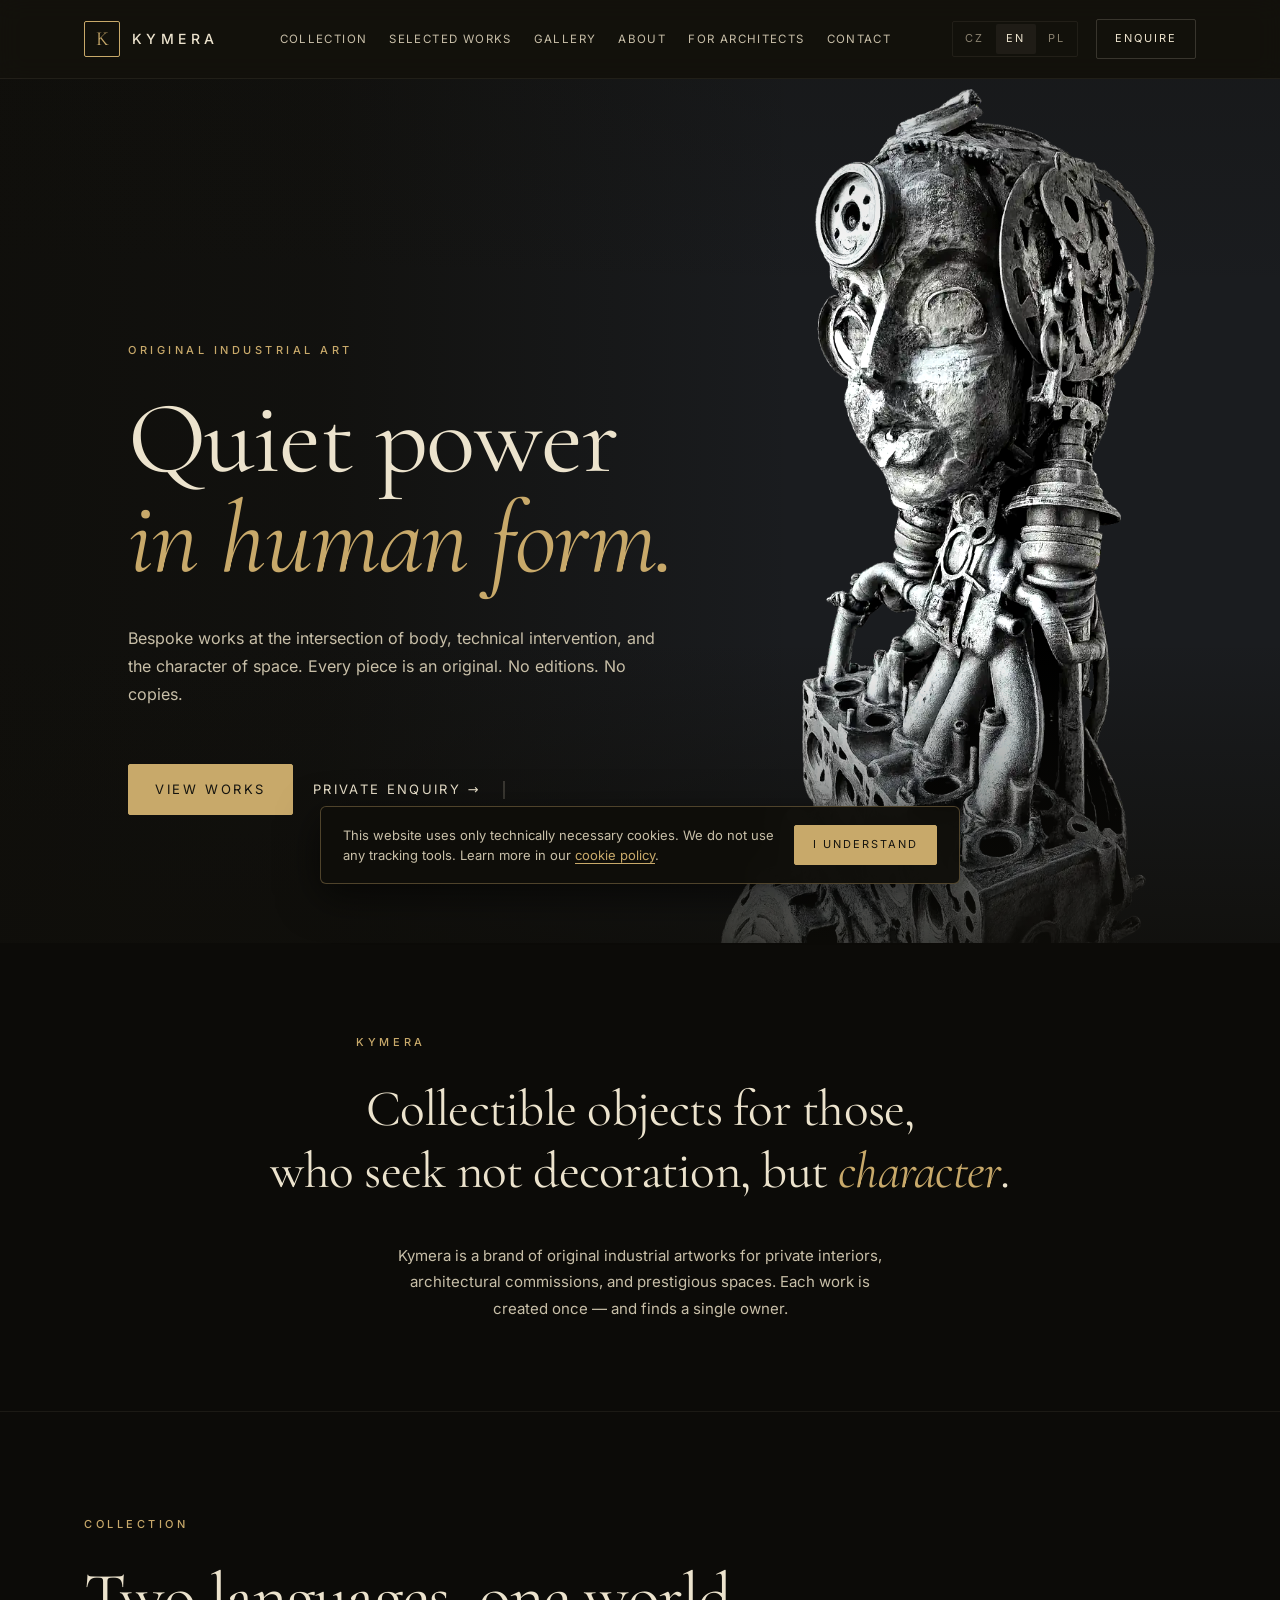
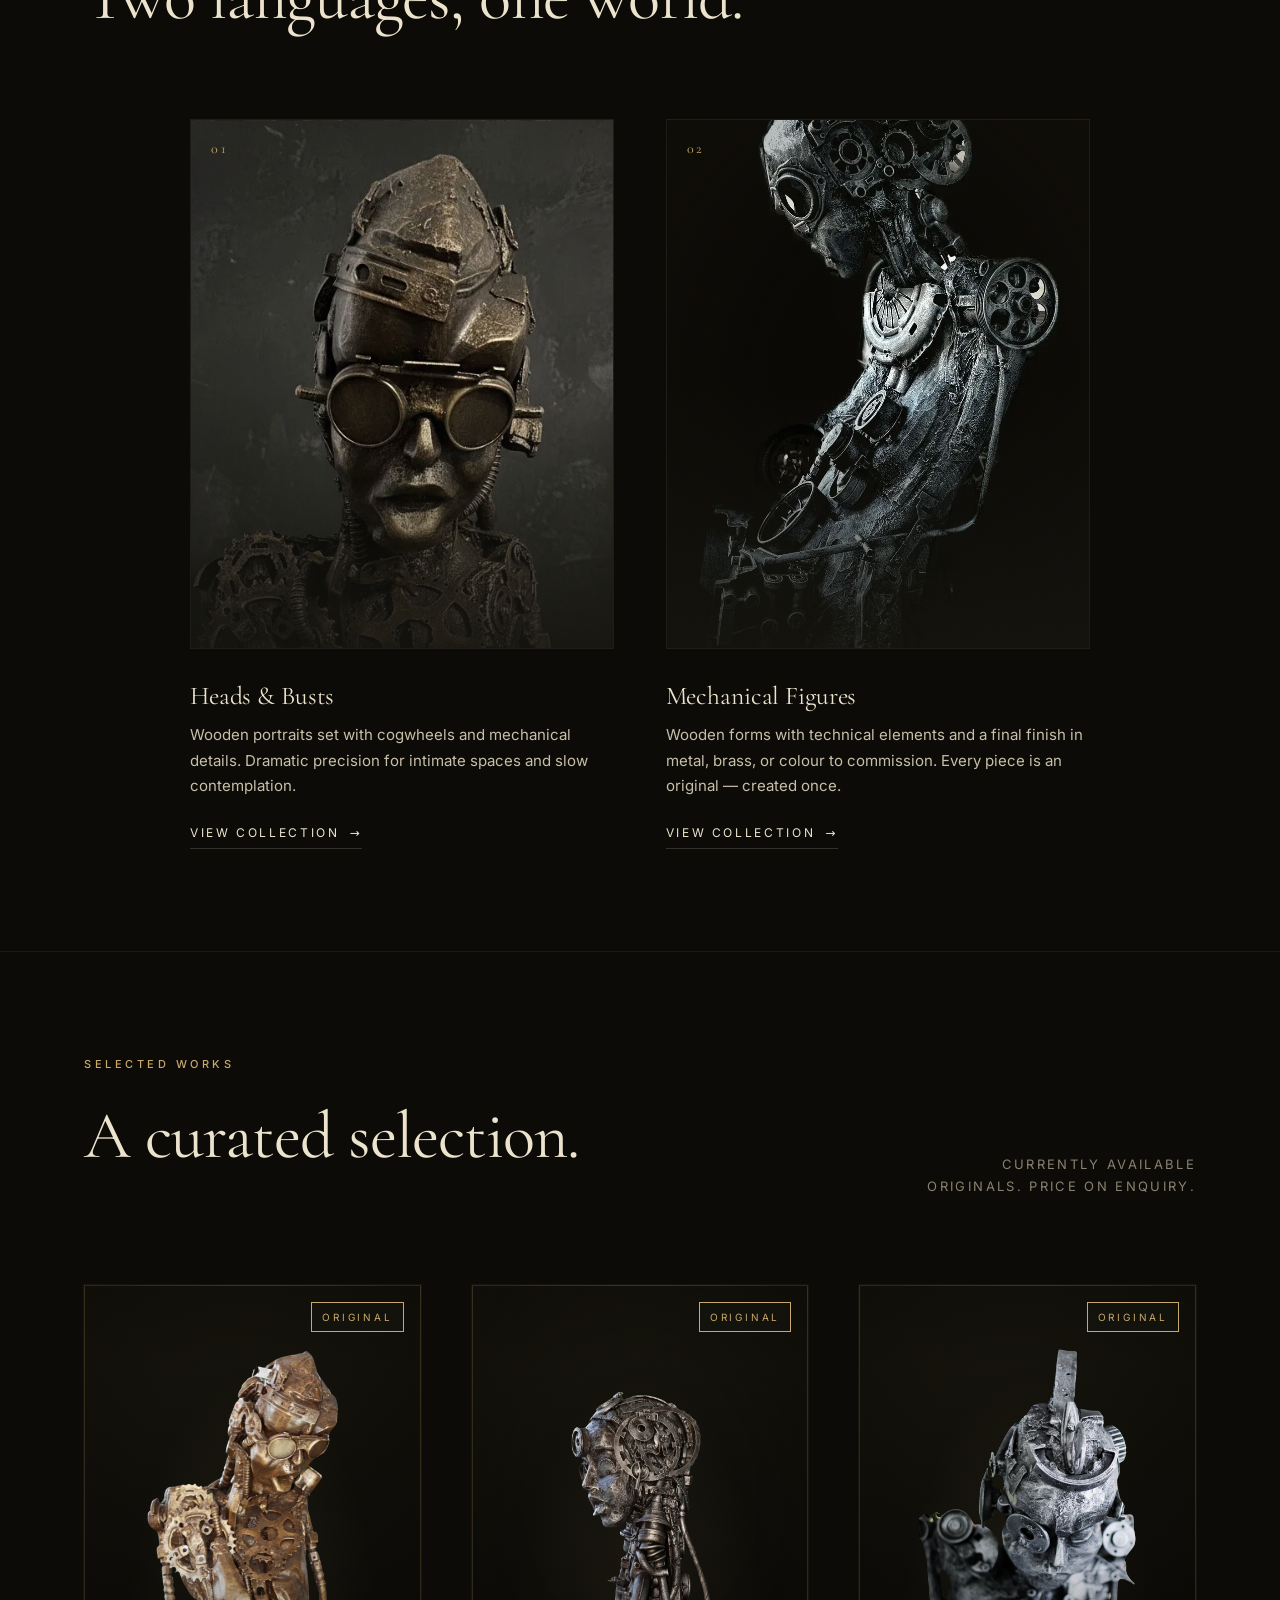
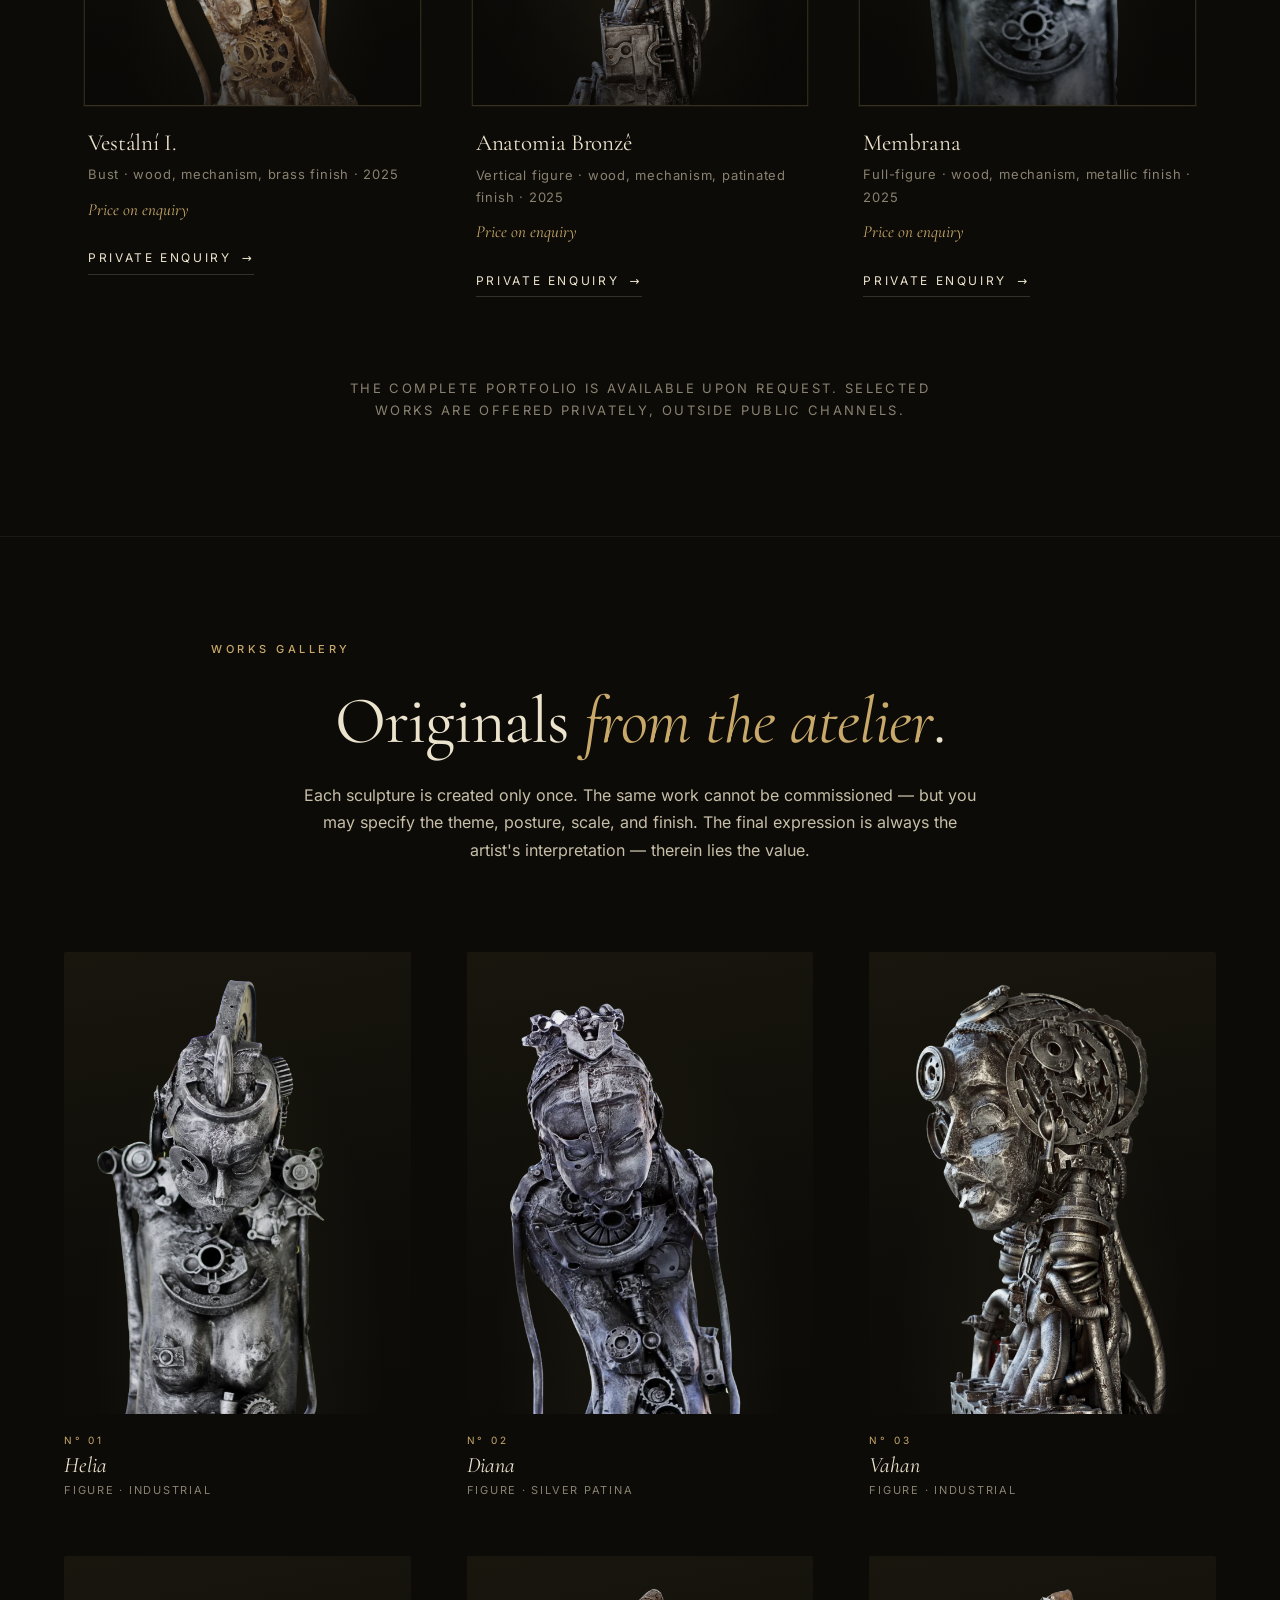
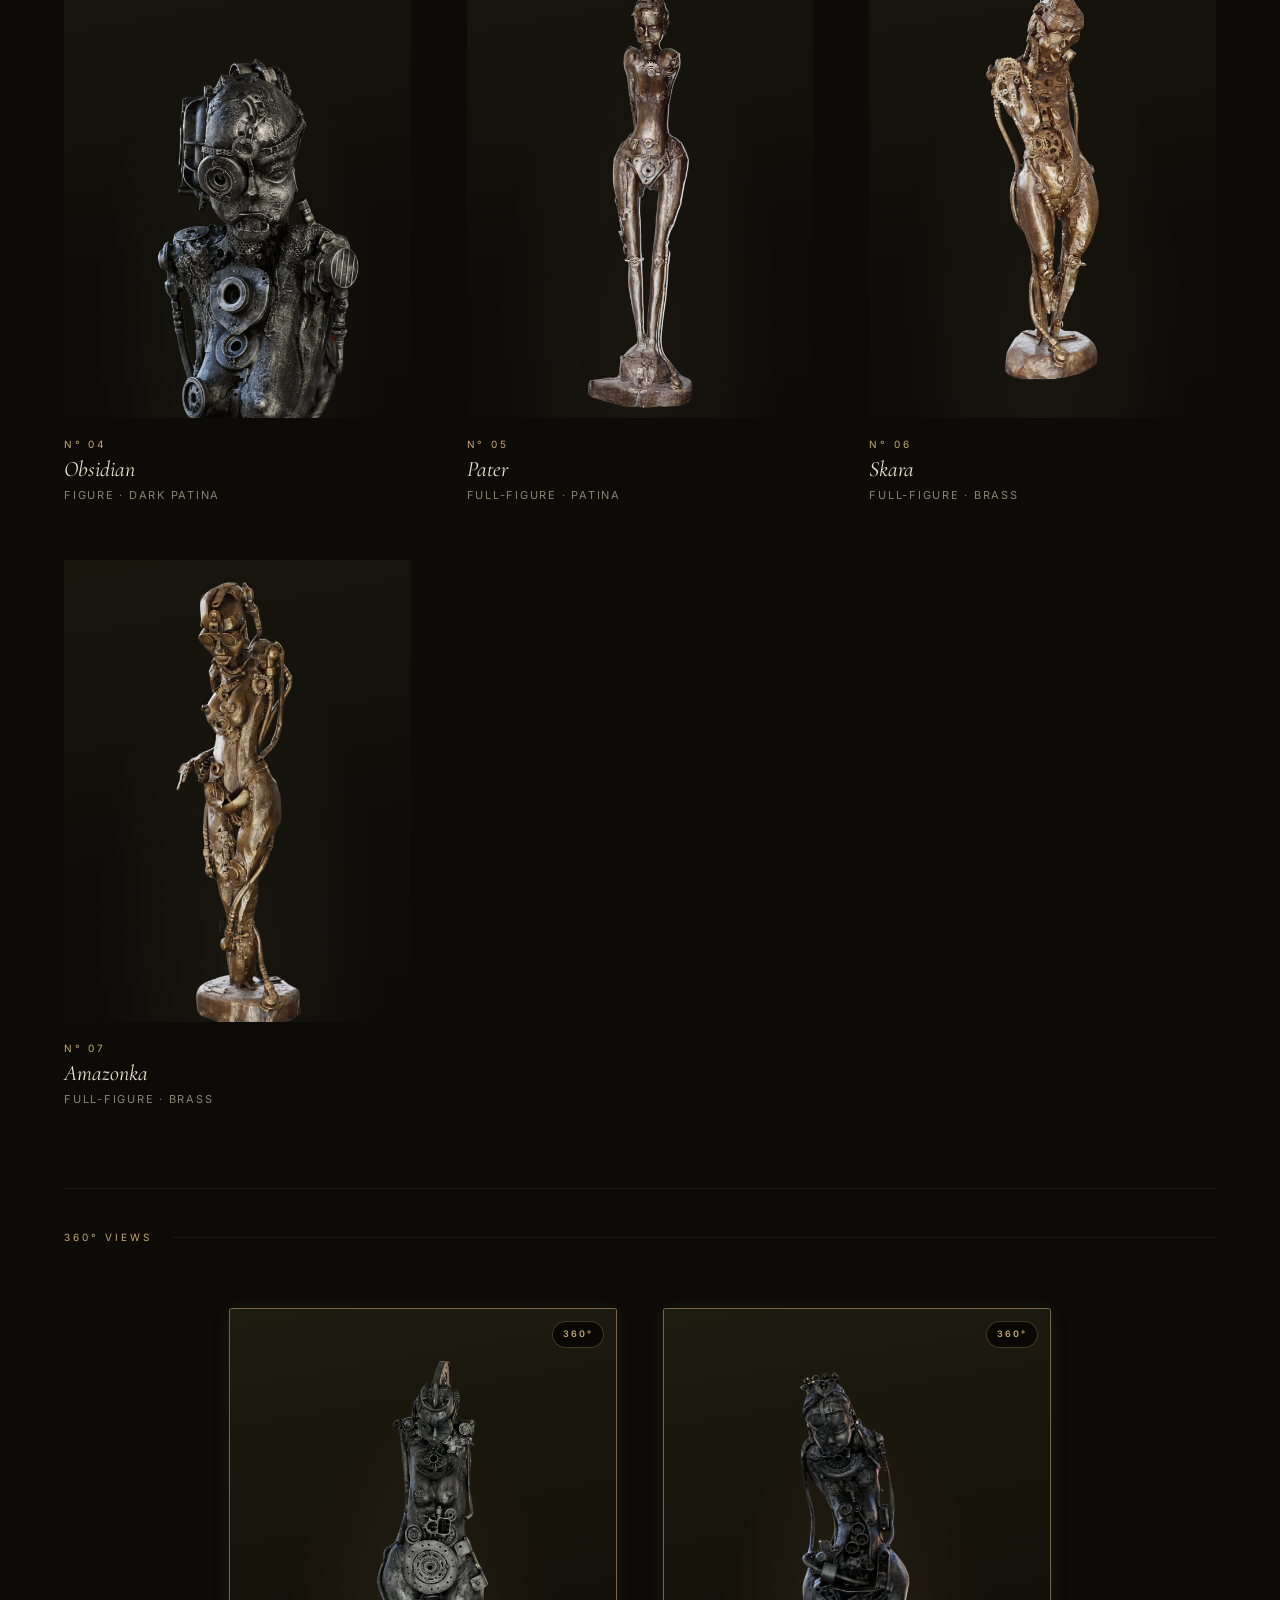
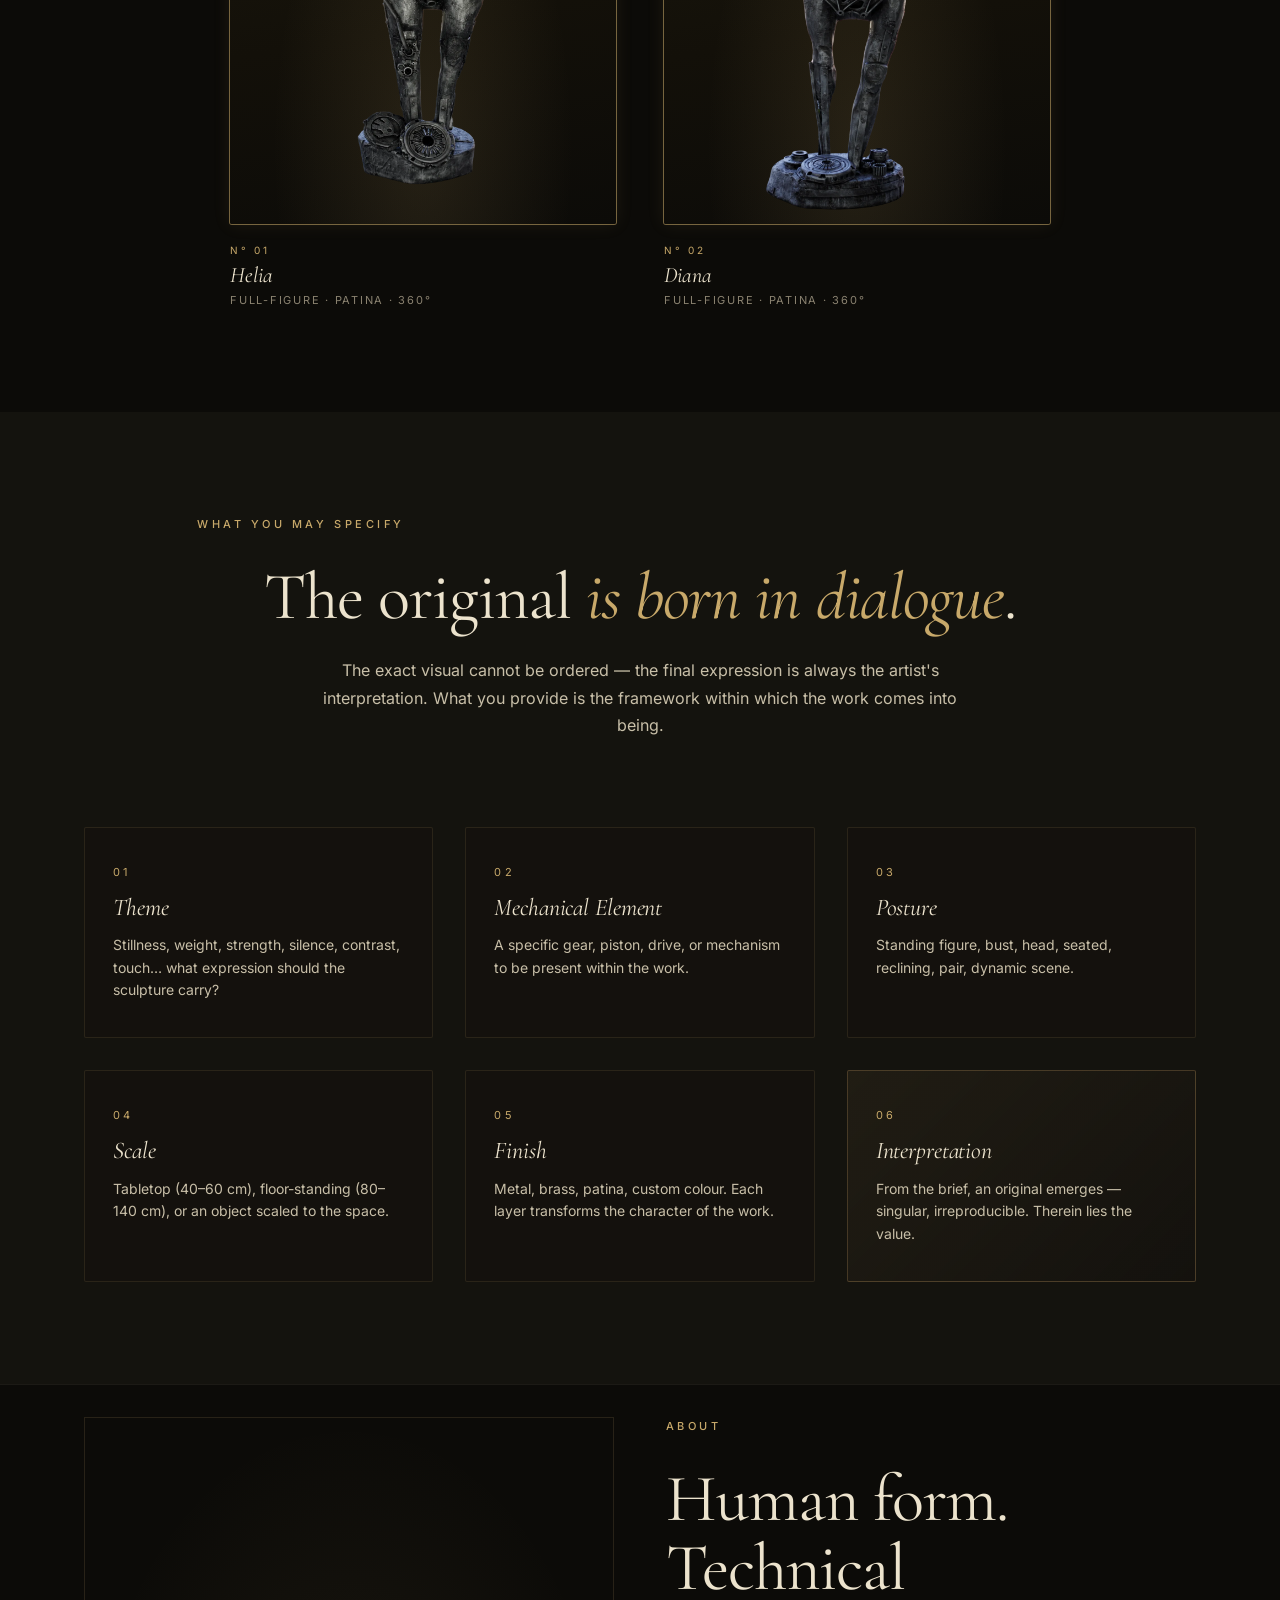
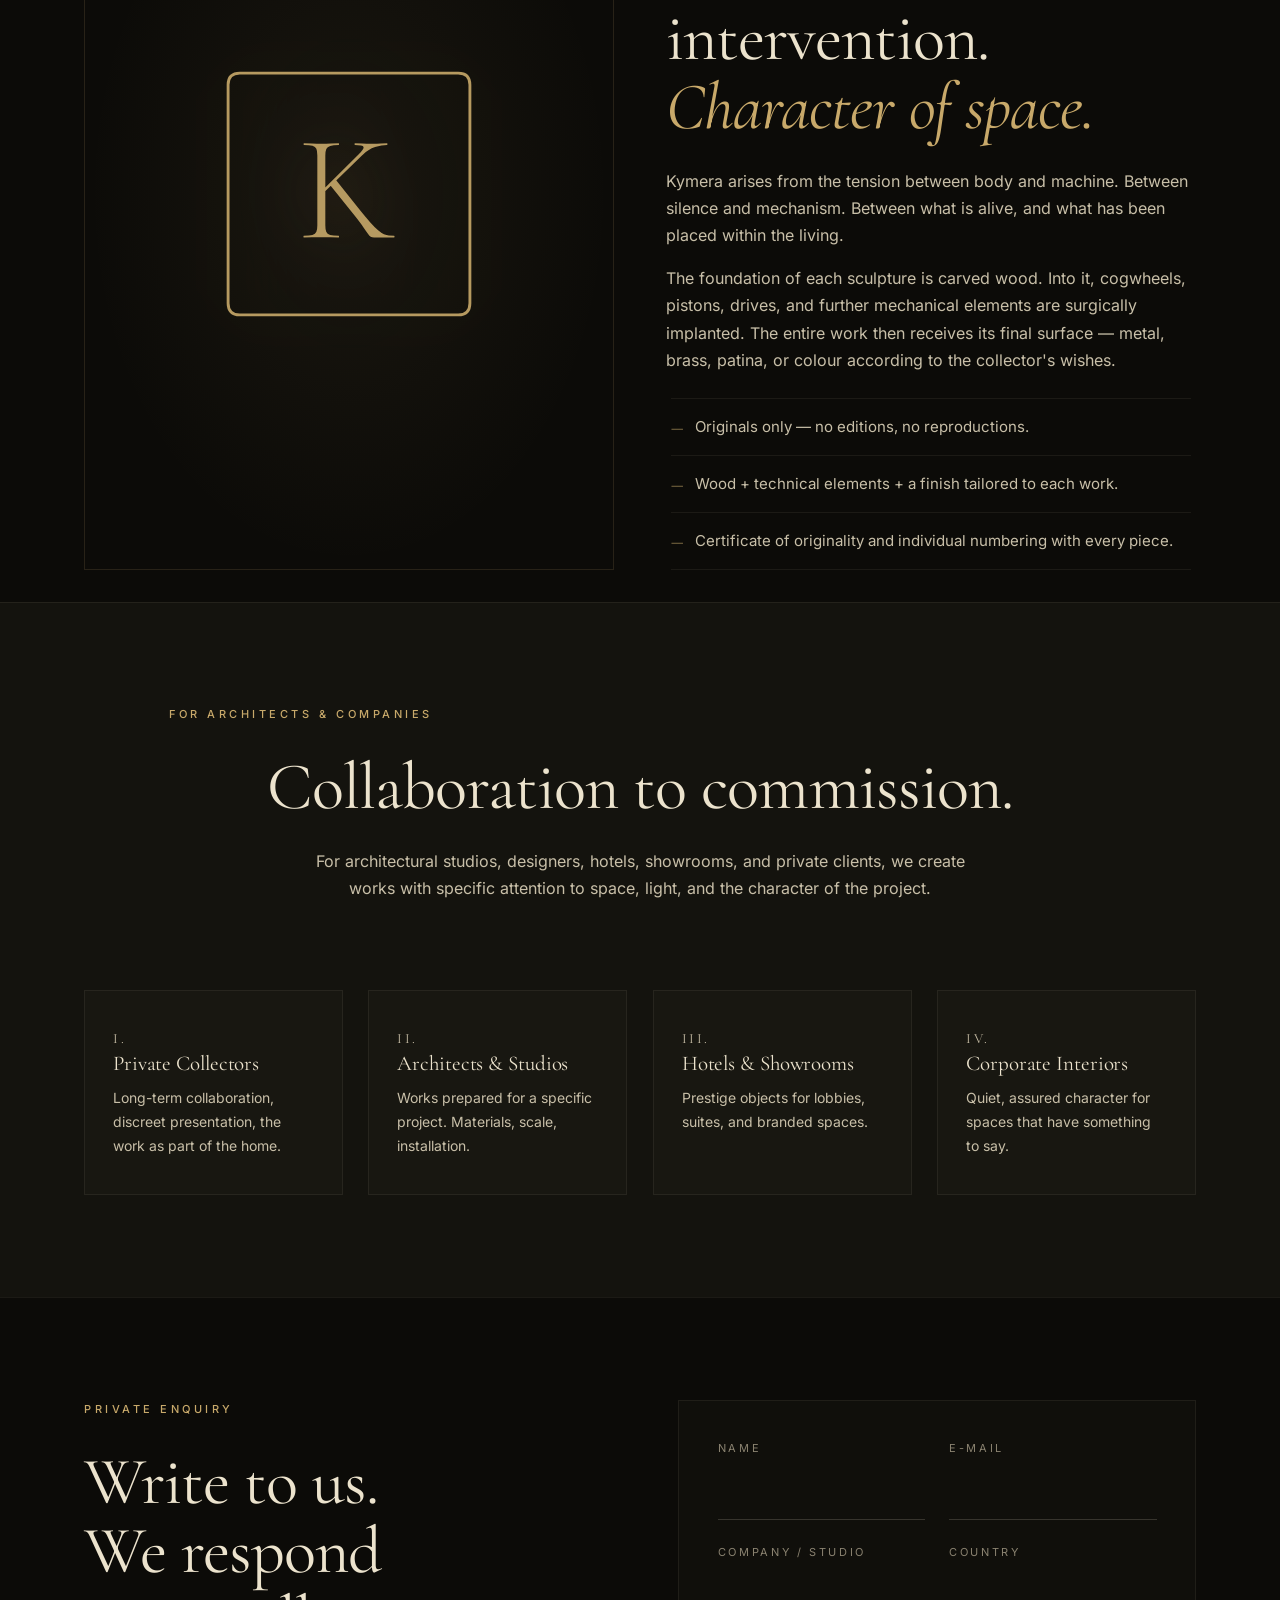
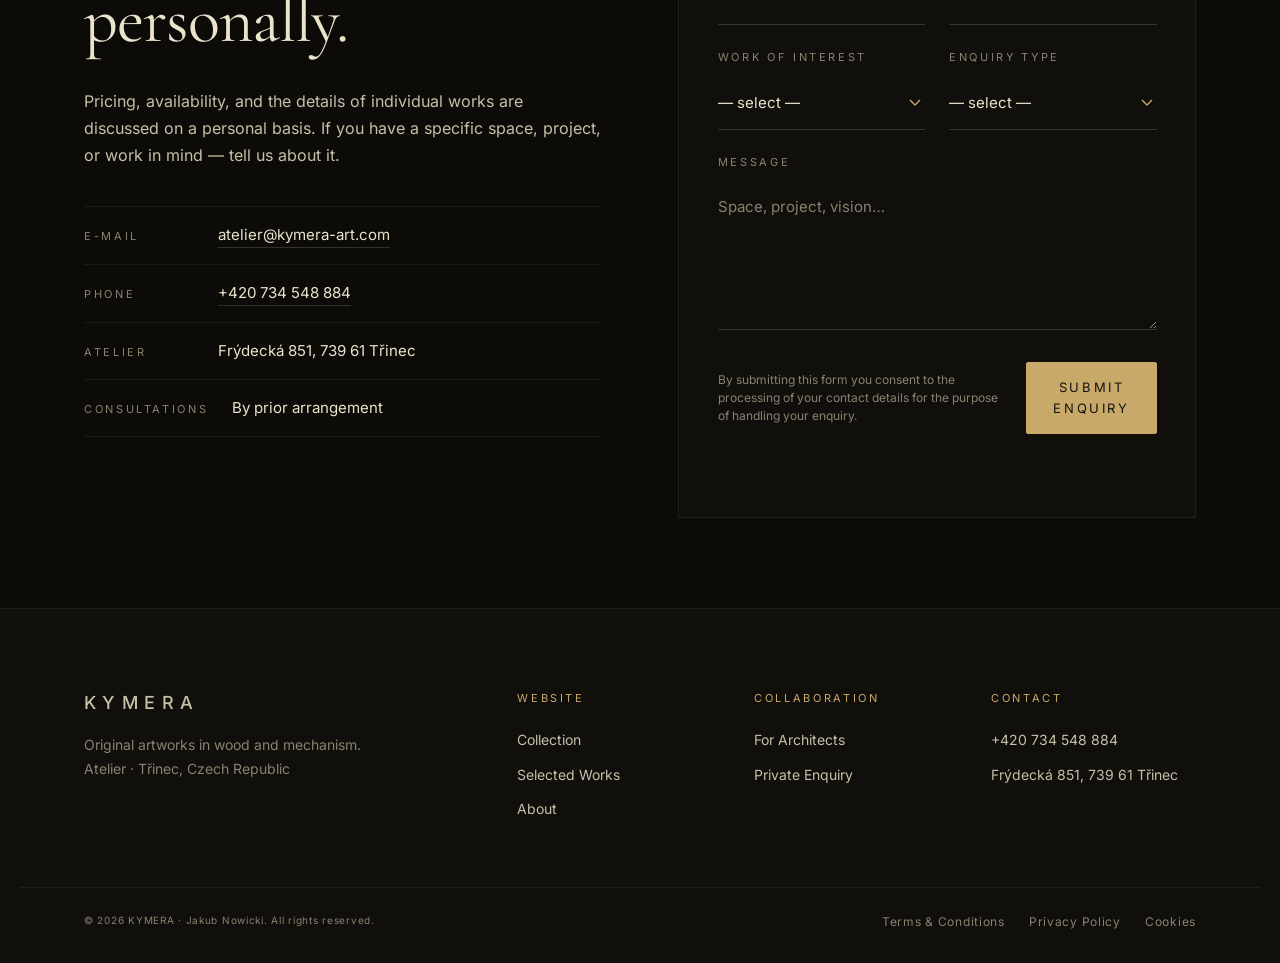
==== en/index.html @ 19a65824 "feat: vícejazyčnost EN + PL přes folder routing - /en/ a /pl/ kompletní mutace webu (index + 3 právn" ====
<!doctype html>
<html lang="en">
<head>
  <meta charset="utf-8" />
  <meta name="viewport" content="width=device-width, initial-scale=1, viewport-fit=cover" />
  <title>KYMERA — Original Industrial Sculpture | Private Collectible Works</title>
  <meta name="description" content="KYMERA — original industrial sculpture. The human form threaded with gearwork and mechanism. Each work is created only once — for private collectors, architects, and prestigious interiors." />
  <meta name="keywords" content="industrial sculpture, steampunk sculpture, bespoke sculpture, commissioned art, collectible sculpture, mechanical art, brass sculpture, kinetic sculpture, contemporary figurative sculpture, Czech sculptor, atelier sculpture, original artwork, one-of-a-kind sculpture, Jakub Nowicki" />
  <meta name="author" content="Jakub Nowicki — KYMERA" />
  <meta name="robots" content="index, follow, max-image-preview:large" />
  <meta name="theme-color" content="#15140f" />
  <link rel="canonical" href="https://kymera-art.com/en/" />
  <link rel="alternate" hreflang="cs" href="https://kymera-art.com/" />
  <link rel="alternate" hreflang="en" href="https://kymera-art.com/en/" />
  <link rel="alternate" hreflang="pl" href="https://kymera-art.com/pl/" />
  <link rel="alternate" hreflang="x-default" href="https://kymera-art.com/" />

  <!-- Open Graph -->
  <meta property="og:type" content="website" />
  <meta property="og:site_name" content="KYMERA" />
  <meta property="og:title" content="KYMERA — Original Industrial Sculpture" />
  <meta property="og:description" content="Human form threaded with gearwork. Every piece is an original — for collectors, architects, and private interiors." />
  <meta property="og:locale" content="en_GB" />
  <meta property="og:url" content="https://kymera-art.com/en/" />
  <meta property="og:image" content="https://kymera-art.com/assets/img/hero.jpg" />
  <meta property="og:image:width" content="1600" />
  <meta property="og:image:height" content="1000" />
  <meta property="og:image:alt" content="KYMERA — bust with brass gearwork" />

  <!-- Twitter card -->
  <meta name="twitter:card" content="summary_large_image" />
  <meta name="twitter:title" content="KYMERA — Original Industrial Sculpture" />
  <meta name="twitter:description" content="Human form threaded with gearwork. Every piece is an original." />
  <meta name="twitter:image" content="https://kymera-art.com/assets/img/hero.jpg" />

  <!-- Preload critical fonts and hero -->
  <link rel="preload" href="../assets/fonts/cg-normal-latin.woff2" as="font" type="font/woff2" crossorigin>
  <link rel="preload" href="../assets/fonts/inter-latin.woff2" as="font" type="font/woff2" crossorigin>
  <link rel="preload" as="image"
    imagesrcset="../assets/img/hero-mobile.webp 600w, ../assets/img/hero.webp 800w"
    imagesizes="(max-width: 800px) 600px, 800px">
  <style>@font-face{font-family:'Cormorant Garamond';font-style:normal;font-weight:300 600;font-display:swap;src:url('../assets/fonts/cg-normal-latin-ext.woff2') format('woff2');unicode-range:U+0100-02BA,U+02BD-02C5,U+02C7-02CC,U+02CE-02D7,U+02DD-02FF,U+0304,U+0308,U+0329,U+1D00-1DBF,U+1E00-1E9F,U+1EF2-1EFF,U+2020,U+20A0-20AB,U+20AD-20C0,U+2113,U+2C60-2C7F,U+A720-A7FF}
@font-face{font-family:'Cormorant Garamond';font-style:normal;font-weight:300 600;font-display:swap;src:url('../assets/fonts/cg-normal-latin.woff2') format('woff2');unicode-range:U+0000-00FF,U+0131,U+0152-0153,U+02BB-02BC,U+02C6,U+02DA,U+02DC,U+0304,U+0308,U+0329,U+2000-206F,U+20AC,U+2122,U+2191,U+2193,U+2212,U+2215,U+FEFF,U+FFFD}
@font-face{font-family:'Cormorant Garamond';font-style:italic;font-weight:400;font-display:swap;src:url('../assets/fonts/cg-italic-latin-ext.woff2') format('woff2');unicode-range:U+0100-02BA,U+02BD-02C5,U+02C7-02CC,U+02CE-02D7,U+02DD-02FF,U+0304,U+0308,U+0329,U+1D00-1DBF,U+1E00-1E9F,U+1EF2-1EFF,U+2020,U+20A0-20AB,U+20AD-20C0,U+2113,U+2C60-2C7F,U+A720-A7FF}
@font-face{font-family:'Cormorant Garamond';font-style:italic;font-weight:400;font-display:swap;src:url('../assets/fonts/cg-italic-latin.woff2') format('woff2');unicode-range:U+0000-00FF,U+0131,U+0152-0153,U+02BB-02BC,U+02C6,U+02DA,U+02DC,U+0304,U+0308,U+0329,U+2000-206F,U+20AC,U+2122,U+2191,U+2193,U+2212,U+2215,U+FEFF,U+FFFD}
@font-face{font-family:'Inter';font-style:normal;font-weight:300 600;font-display:swap;src:url('../assets/fonts/inter-latin-ext.woff2') format('woff2');unicode-range:U+0100-02BA,U+02BD-02C5,U+02C7-02CC,U+02CE-02D7,U+02DD-02FF,U+0304,U+0308,U+0329,U+1D00-1DBF,U+1E00-1E9F,U+1EF2-1EFF,U+2020,U+20A0-20AB,U+20AD-20C0,U+2113,U+2C60-2C7F,U+A720-A7FF}
@font-face{font-family:'Inter';font-style:normal;font-weight:300 600;font-display:swap;src:url('../assets/fonts/inter-latin.woff2') format('woff2');unicode-range:U+0000-00FF,U+0131,U+0152-0153,U+02BB-02BC,U+02C6,U+02DA,U+02DC,U+0304,U+0308,U+0329,U+2000-206F,U+20AC,U+2122,U+2191,U+2193,U+2212,U+2215,U+FEFF,U+FFFD}

:root{
  /* color */
  --bg:        #0c0b08;
  --bg-soft:   #14130e;
  --bg-card:   #15140f;
  --line:      rgba(232, 222, 200, 0.07);
  --line-strong: rgba(232, 222, 200, 0.18);

  --ink:       #ece3cd;
  --ink-soft:  #c8bfa8;
  --ink-mute:  #8a8270;
  --brass:     #c8a96a;
  --brass-deep:#a98a4d;

  /* type */
  --serif: "Cormorant Garamond", "EB Garamond", Georgia, "Times New Roman", serif;
  --sans:  "Inter", ui-sans-serif, system-ui, -apple-system, "Segoe UI", Roboto, Helvetica, Arial, sans-serif;

  /* layout */
  --container: 1240px;
  --gutter: clamp(24px, 5vw, 64px);
  --section-y: clamp(96px, 13vw, 200px);
  --radius: 2px;

  /* motion */
  --ease: cubic-bezier(.2, .7, .2, 1);
}

/* ---------- RESET ---------- */
*,*::before,*::after{ box-sizing:border-box; }
html{ -webkit-text-size-adjust:100%; scroll-behavior:smooth; }
body{
  margin:0;
  background:var(--bg);
  color:var(--ink);
  font-family:var(--sans);
  font-weight:400;
  font-size:16px;
  line-height:1.6;
  -webkit-font-smoothing:antialiased;
  text-rendering:optimizeLegibility;
}
img,svg{ display:block; max-width:100%; }
a{ color:inherit; text-decoration:none; }
button{ font:inherit; color:inherit; background:none; border:0; cursor:pointer; }
input,select,textarea{ font:inherit; color:inherit; }
::selection{ background:var(--brass); color:#15140f; }

/* ---------- LAYOUT ---------- */
.container{
  width:100%;
  max-width:var(--container);
  margin:0 auto;
  padding:0 var(--gutter);
}
.container.narrow{ max-width:880px; }
.section{ padding:var(--section-y) 0; position:relative; }
.section + .section{ border-top:1px solid var(--line); }

/* ---------- TYPE ---------- */
h1,h2,h3{
  font-family:var(--serif);
  font-weight:400;
  letter-spacing:-0.005em;
  line-height:1.05;
  margin:0 0 .4em;
  color:var(--ink);
}
h1 em, h2 em, h3 em{
  font-style:italic;
  color:var(--brass);
  font-weight:400;
}
h2{ font-size:clamp(36px, 5.2vw, 72px); line-height:1.04; letter-spacing:-0.015em; }
h3{ font-size:clamp(22px, 2vw, 28px); line-height:1.2; }
p{ margin:0 0 1em; color:var(--ink-soft); line-height:1.7; max-width:62ch; }
.lede{ font-size:clamp(16px, 1.3vw, 19px); line-height:1.75; color:var(--ink-soft); max-width:60ch; margin-top:32px; }
.lede.center{ margin-left:auto; margin-right:auto; }
.eyebrow{
  font-family:var(--sans);
  font-size:11px;
  letter-spacing:0.32em;
  text-transform:uppercase;
  color:var(--brass);
  margin:0 0 28px;
  font-weight:500;
}
.eyebrow.center{ text-align:center; }

/* ---------- BUTTONS ---------- */
.btn{
  --pad-y: 14px;
  --pad-x: 26px;
  display:inline-flex; align-items:center; justify-content:center; gap:10px;
  padding:var(--pad-y) var(--pad-x);
  border:1px solid var(--line-strong);
  color:var(--ink);
  font-family:var(--sans);
  font-size:13px;
  letter-spacing:0.2em;
  text-transform:uppercase;
  border-radius:var(--radius);
  transition:background .35s var(--ease), color .35s var(--ease), border-color .35s var(--ease), transform .35s var(--ease);
}
.btn-sm{ --pad-y:10px; --pad-x:18px; font-size:11px; }
.btn-primary{
  background:var(--brass);
  color:#15140f;
  border-color:var(--brass);
}
.btn-primary:hover{ background:var(--brass-deep); border-color:var(--brass-deep); }
.btn-ghost{ background:transparent; }
.btn-ghost:hover{ border-color:var(--brass); color:var(--brass); }
.btn-link{
  border:0; padding:14px 0;
  color:var(--ink); letter-spacing:0.18em;
}
.btn-link:hover{ color:var(--brass); }
.link-arrow{
  display:inline-flex; align-items:center; gap:10px;
  font-size:12px; letter-spacing:0.22em; text-transform:uppercase;
  color:var(--ink); padding:6px 0;
  border-bottom:1px solid var(--line-strong);
  transition:color .3s var(--ease), border-color .3s var(--ease);
}
.link-arrow::after{ content:"→"; transition:transform .3s var(--ease); }
.link-arrow:hover{ color:var(--brass); border-color:var(--brass); }
.link-arrow:hover::after{ transform:translateX(4px); }

/* ---------- HEADER ---------- */
.site-header{
  position:sticky; top:0; z-index:50;
  background:rgba(21,20,15,.72);
  backdrop-filter:saturate(140%) blur(12px);
  -webkit-backdrop-filter:saturate(140%) blur(12px);
  border-bottom:1px solid var(--line);
}
.header-inner{
  display:flex; align-items:center; justify-content:space-between;
  gap:24px; height:78px;
}
.brand{ display:flex; align-items:center; gap:12px; }
.brand-mark{
  width:36px; height:36px;
  display:grid; place-items:center;
  border:1px solid var(--brass);
  color:var(--brass);
  font-family:var(--serif); font-size:20px;
  border-radius:var(--radius);
}
.brand-word{
  font-family:var(--sans);
  letter-spacing:0.32em;
  font-size:14px;
  font-weight:500;
}
.primary-nav{ display:flex; gap:28px; align-items:center; flex-wrap:nowrap; }
.primary-nav a{
  font-size:12px; letter-spacing:0.14em; text-transform:uppercase;
  color:var(--ink-soft);
  transition:color .3s var(--ease);
  padding:8px 0;
  white-space:nowrap;
}
@media (max-width: 1280px){
  .primary-nav{ gap:22px; }
  .primary-nav a{ font-size:11.5px; letter-spacing:0.12em; }
}
.primary-nav a:hover{ color:var(--brass); }
.header-tools{ display:flex; align-items:center; gap:18px; }
.lang-switch{
  display:flex; gap:2px;
  border:1px solid var(--line);
  padding:2px;
  border-radius:var(--radius);
}
.lang-switch a{
  padding:6px 10px;
  font-size:11px;
  letter-spacing:0.2em;
  color:var(--ink-mute);
  border-radius:var(--radius);
  text-transform:uppercase;
  transition:color .3s var(--ease), background .3s var(--ease);
}
.lang-switch a.lang-btn--active{ color:var(--ink); background:rgba(232,222,200,.06); }

.nav-toggle{ display:none; width:40px; height:40px; position:relative; }
.nav-toggle span{
  position:absolute; left:8px; right:8px; height:1px; background:var(--ink);
  transition:transform .3s var(--ease), opacity .3s var(--ease), top .3s var(--ease);
}
.nav-toggle span:nth-child(1){ top:14px; }
.nav-toggle span:nth-child(2){ top:20px; }
.nav-toggle span:nth-child(3){ top:26px; }
.nav-toggle[aria-expanded="true"] span:nth-child(1){ top:20px; transform:rotate(45deg); }
.nav-toggle[aria-expanded="true"] span:nth-child(2){ opacity:0; }
.nav-toggle[aria-expanded="true"] span:nth-child(3){ top:20px; transform:rotate(-45deg); }

.mobile-nav{
  display:none;
  flex-direction:column;
  padding:18px var(--gutter) 28px;
  border-top:1px solid var(--line);
  background:var(--bg);
}
.mobile-nav:not([hidden]){display:flex}
.mobile-nav a{
  padding:14px 0;
  font-size:14px; letter-spacing:0.18em; text-transform:uppercase;
  border-bottom:1px solid var(--line);
  color:var(--ink-soft);
}
.mobile-nav .btn{ margin-top:24px; align-self:stretch; justify-content:center; color:#fff; }

/* ---------- HERO ---------- */
.hero{
  position:relative;
  min-height:min(96vh, 960px);
  display:flex; align-items:flex-end;
  overflow:hidden;
  isolation:isolate;
  padding-bottom:clamp(80px, 10vw, 160px);
}
.hero-media{ position:absolute; inset:0; z-index:0; }
.hero-bg{
  position:absolute; inset:0;
  background-color:#1a1c1f;
}
.hero-figure{
  position:absolute;
  right:0;
  top:0;
  bottom:0;
  width:auto;
  height:100%;
  filter:saturate(1.0) contrast(1.05) brightness(1.05);
}
.hero-vignette{
  position:absolute; inset:0;
  background:
    linear-gradient(180deg, rgba(15,14,10,.20) 0%, rgba(15,14,10,0) 25%, rgba(15,14,10,0) 65%, rgba(15,14,10,.80) 100%),
    linear-gradient(90deg, rgba(15,14,10,.92) 0%, rgba(15,14,10,.78) 25%, rgba(15,14,10,.35) 45%, rgba(15,14,10,0) 62%);
}
@keyframes heroBreath{
  from{ transform:scale(1.00); }
  to  { transform:scale(1.00); }
}
.hero-inner{ position:relative; z-index:2; max-width:980px; }
.hero-title{
  font-family:var(--serif);
  font-size:clamp(48px, 8vw, 128px);
  line-height:.98;
  letter-spacing:-0.015em;
  margin:.1em 0 .35em;
  color:var(--ink);
}
.hero-title em{ color:var(--brass); font-style:italic; }
.hero-lede{
  max-width:540px;
  font-size:clamp(16px, 1.25vw, 19px);
  line-height:1.75;
  color:var(--ink-soft);
  margin-bottom:56px;
}
.hero-cta{ display:flex; flex-wrap:wrap; gap:20px; align-items:center; }

.scroll-cue{
  position:relative;
  display:inline-block;
  vertical-align:middle;
  width:2px; height:1.4em;
  background:var(--line-strong);
  overflow:hidden;
  margin-left:12px;
}
.scroll-cue span{
  position:absolute; left:0; top:0; width:100%; height:30%; transform:translateY(-100%);
  background:var(--brass);
  animation:cue 2.4s ease-in-out infinite;
}
@keyframes cue{
  0%  { transform:translateY(-100%); }
  100%{ transform:translateY(333%); }
}


@media (max-width:1100px){
  .primary-nav,.header-tools .btn,.lang-switch{display:none}
  .nav-toggle{display:block}
  .hero{min-height:82vh}
  .hero-figure{opacity:.45}
}
@media (min-width:701px) and (max-width:1100px){
  .hero-figure{right:0}
  .hero-vignette{background:linear-gradient(180deg,rgba(15,14,10,.25) 0%,rgba(15,14,10,0) 20%,rgba(15,14,10,0) 60%,rgba(15,14,10,.90) 100%),linear-gradient(90deg,rgba(15,14,10,.96) 0%,rgba(15,14,10,.90) 30%,rgba(15,14,10,.60) 52%,rgba(15,14,10,0) 72%)}
}
@media (max-width:800px){
  .hero-cta{flex-direction:column;align-items:stretch;gap:14px;max-width:320px}
  .hero-cta .btn-primary{justify-content:center}
  .hero-cta .btn-link{text-align:center;justify-content:center;padding:12px 0;border-bottom:1px solid var(--line-strong)}
}
@media (max-width:560px){
  .header-inner{height:64px}
  .brand-word{font-size:13px;letter-spacing:.28em}
  .brand-mark{width:32px;height:32px;font-size:18px}
  .hero-title{font-size:clamp(44px,12vw,72px)}
}
@media (max-width:380px){
  .container{padding:0 16px}
  .hero-title{font-size:42px;line-height:1.05}
  .btn{padding:14px 22px;font-size:11px}
}</style>
  <link rel="stylesheet" href="../style.css">
  <link rel="stylesheet" href="../assets/360/viewer.css">
  <!-- JSON-LD: VisualArtist + artworks -->
  <script type="application/ld+json">
  {
    "@context": "https://schema.org",
    "@graph": [
      {
        "@type": "VisualArtist",
        "@id": "https://kymera-art.com/#artist",
        "name": "Jakub Nowicki",
        "alternateName": "KYMERA",
        "url": "https://kymera-art.com/en/",
        "description": "Creator of original industrial sculptures — the human form threaded with gearwork and mechanism.",
        "address": {
          "@type": "PostalAddress",
          "streetAddress": "Frýdecká 851",
          "postalCode": "739 61",
          "addressLocality": "Třinec",
          "addressCountry": "CZ"
        },
        "email": "atelier@kymera-art.com",
        "telephone": "+420734548884"
      },
      {
        "@type": "WebSite",
        "@id": "https://kymera-art.com/#website",
        "url": "https://kymera-art.com/en/",
        "name": "KYMERA",
        "description": "Original industrial sculpture — bespoke works for private collectors and architects.",
        "inLanguage": "en",
        "publisher": { "@id": "https://kymera-art.com/#artist" }
      },
      {
        "@type": "VisualArtwork",
        "name": "Vestální I.",
        "creator": { "@id": "https://kymera-art.com/#artist" },
        "artform": "Sculpture",
        "artMedium": "Wood, brass, gearwork, patina",
        "image": "https://kymera-art.com/assets/img/work-01.jpg",
        "description": "Bust with brass mechanism — original, single owner."
      },
      {
        "@type": "VisualArtwork",
        "name": "Anatomia Bronzê",
        "creator": { "@id": "https://kymera-art.com/#artist" },
        "artform": "Sculpture",
        "artMedium": "Wood, metal, gearwork",
        "image": "https://kymera-art.com/assets/img/work-02.jpg",
        "description": "Vertical figure with anatomical exposure of the mechanism."
      },
      {
        "@type": "VisualArtwork",
        "name": "Membrana",
        "creator": { "@id": "https://kymera-art.com/#artist" },
        "artform": "Sculpture",
        "artMedium": "Wood, gearwork, metal wires",
        "image": "https://kymera-art.com/assets/img/work-03.jpg",
        "description": "Full-figure with revealed gearwork — taut and silent."
      }
    ]
  }
  </script>

  <link rel="icon" href="data:image/svg+xml,%3Csvg xmlns='http://www.w3.org/2000/svg' viewBox='0 0 200 200'%3E%3Crect width='200' height='200' fill='%2315140f'/%3E%3Cpath d='M16,7 H184 Q193,7 193,16 V184 Q193,193 184,193 H16 Q7,193 7,184 V16 Q7,7 16,7 Z' fill='none' stroke='%23c8a96a' stroke-width='2.2'/%3E%3Ctext x='100' y='140' text-anchor='middle' font-family='Georgia,serif' font-size='90' fill='%23c8a96a'%3EK%3C/text%3E%3C/svg%3E">
</head>
<body>
  <div id="top" aria-hidden="true" style="position:absolute;top:0;height:0;overflow:hidden;"></div>

  <!-- ================= HEADER ================= -->
  <header class="site-header">
    <div class="container header-inner">
      <a href="#top" class="brand" aria-label="KYMERA — home">
        <span class="brand-mark">K</span>
        <span class="brand-word">KYMERA</span>
      </a>

      <nav class="primary-nav" aria-label="Main navigation">
        <a href="#kolekce">Collection</a>
        <a href="#vybrana">Selected Works</a>
        <a href="#galerie">Gallery</a>
        <a href="#o-znacce">About</a>
        <a href="#pro-architekty">For Architects</a>
        <a href="#kontakt">Contact</a>
      </nav>

      <div class="header-tools">
        <div class="lang-switch" role="group" aria-label="Language">
          <a href="/" class="lang-btn">CZ</a>
          <a href="/en/" class="lang-btn lang-btn--active">EN</a>
          <a href="/pl/" class="lang-btn">PL</a>
        </div>
        <a href="#kontakt" class="btn btn-ghost btn-sm">Enquire</a>
      </div>

      <button class="nav-toggle" aria-label="Open menu" aria-expanded="false" aria-controls="mobile-nav">
        <span></span><span></span><span></span>
      </button>
    </div>

    <div class="mobile-nav" id="mobile-nav" hidden>
      <a href="#kolekce">Collection</a>
      <a href="#vybrana">Selected Works</a>
      <a href="#galerie">Gallery</a>
      <a href="#o-znacce">About</a>
      <a href="#pro-architekty">For Architects</a>
      <a href="#kontakt">Contact</a>
      <div class="lang-switch" role="group" aria-label="Language" style="margin:16px 0 0;border:none;padding:0;gap:8px;">
        <a href="/" class="lang-btn" style="padding:10px 14px;font-size:12px;letter-spacing:0.2em;color:var(--ink-mute);text-transform:uppercase;">CZ</a>
        <a href="/en/" class="lang-btn lang-btn--active" style="padding:10px 14px;font-size:12px;letter-spacing:0.2em;color:var(--ink);background:rgba(232,222,200,.06);text-transform:uppercase;">EN</a>
        <a href="/pl/" class="lang-btn" style="padding:10px 14px;font-size:12px;letter-spacing:0.2em;color:var(--ink-mute);text-transform:uppercase;">PL</a>
      </div>
      <a href="#kontakt" class="btn btn-primary">Enquire →</a>
    </div>
  </header>

  <main>

    <!-- ================= HERO ================= -->
    <section class="hero" aria-labelledby="hero-title">
      <div class="hero-media" aria-hidden="true">
        <div class="hero-bg"></div>
        <img class="hero-figure"
          src="../assets/img/hero.webp"
          srcset="../assets/img/hero-mobile.webp 600w, ../assets/img/hero.webp 800w"
          sizes="(max-width: 800px) 600px, 800px"
          alt="" fetchpriority="high" decoding="async" width="800" height="1200" />
        <div class="hero-vignette"></div>
      </div>

      <div class="container hero-inner">
        <p class="eyebrow">Original Industrial Art</p>
        <h1 id="hero-title" class="hero-title">
          Quiet power<br />
          <em>in human form.</em>
        </h1>
        <p class="hero-lede">
          Bespoke works at the intersection of body, technical intervention, and the character of space.
          Every piece is an original. No editions. No copies.
        </p>
        <div class="hero-cta">
          <a href="#vybrana" class="btn btn-primary">View Works</a>
          <a href="#kontakt" class="btn btn-link">Private Enquiry →<span class="scroll-cue" aria-hidden="true"><span></span></span></a>
        </div>
      </div>
    </section>

    <!-- ================= BRAND STATEMENT ================= -->
    <section id="vymezeni" class="section section-statement">
      <div class="container narrow">
        <p class="eyebrow center">Kymera</p>
        <h2 class="statement">
          Collectible objects for those,<br />
          who seek not decoration, but <em>character</em>.
        </h2>
        <p class="statement-sub">
          Kymera is a brand of original industrial artworks for private interiors,
          architectural commissions, and prestigious spaces. Each work is created once —
          and finds a single owner.
        </p>
      </div>
    </section>

    <!-- ================= COLLECTION ================= -->
    <section id="kolekce" class="section section-collections">
      <div class="container">
        <header class="section-head">
          <p class="eyebrow">Collection</p>
          <h2>Two languages, one world.</h2>
        </header>

        <div class="collections-grid">

          <article class="collection">
            <a href="#vybrana" class="collection-media">
              <div class="collection-image" style="background-image: url('../assets/img/collection-busts.webp');"></div>
              <span class="collection-num">01</span>
            </a>
            <div class="collection-body">
              <h3>Heads &amp; Busts</h3>
              <p>
                Wooden portraits set with cogwheels and mechanical details.
                Dramatic precision for intimate spaces and slow contemplation.
              </p>
              <a href="#vybrana" class="link-arrow">View Collection</a>
            </div>
          </article>

          <article class="collection">
            <a href="#vybrana" class="collection-media">
              <div class="collection-image" style="background-image: url('../assets/img/collection-industrial.webp');"></div>
              <span class="collection-num">02</span>
            </a>
            <div class="collection-body">
              <h3>Mechanical Figures</h3>
              <p>
                Wooden forms with technical elements and a final finish in metal, brass,
                or colour to commission. Every piece is an original — created once.
              </p>
              <a href="#vybrana" class="link-arrow">View Collection</a>
            </div>
          </article>

        </div>
      </div>
    </section>

    <!-- ================= SELECTED WORKS ================= -->
    <section id="vybrana" class="section section-featured">
      <div class="container">
        <header class="section-head section-head-split">
          <div>
            <p class="eyebrow">Selected Works</p>
            <h2>A curated selection.</h2>
          </div>
          <p class="section-head-note">
            Currently available originals. Price on enquiry.
          </p>
        </header>

        <div class="works-grid">

          <article class="work">
            <div class="work-media">
              <div class="work-image" style="background-image: url('../assets/img/work-01.webp');"></div>
              <span class="work-tag">Original</span>
            </div>
            <div class="work-meta">
              <h3>Vestální I.</h3>
              <p class="work-line">Bust · wood, mechanism, brass finish · 2025</p>
              <p class="work-price">Price on enquiry</p>
              <a href="#kontakt" class="link-arrow">Private Enquiry</a>
            </div>
          </article>

          <article class="work">
            <div class="work-media">
              <div class="work-image" style="background-image: url('../assets/img/work-02.webp');"></div>
              <span class="work-tag">Original</span>
            </div>
            <div class="work-meta">
              <h3>Anatomia Bronzê</h3>
              <p class="work-line">Vertical figure · wood, mechanism, patinated finish · 2025</p>
              <p class="work-price">Price on enquiry</p>
              <a href="#kontakt" class="link-arrow">Private Enquiry</a>
            </div>
          </article>

          <article class="work">
            <div class="work-media">
              <div class="work-image" style="background-image: url('../assets/img/work-03.webp');"></div>
              <span class="work-tag">Original</span>
            </div>
            <div class="work-meta">
              <h3>Membrana</h3>
              <p class="work-line">Full-figure · wood, mechanism, metallic finish · 2025</p>
              <p class="work-price">Price on enquiry</p>
              <a href="#kontakt" class="link-arrow">Private Enquiry</a>
            </div>
          </article>

        </div>

        <p class="featured-note">
          The complete portfolio is available upon request.
          Selected works are offered privately, outside public channels.
        </p>
      </div>
    </section>

    <!-- ================= GALLERY ================= -->
    <section id="galerie" class="section section-gallery" aria-labelledby="gallery-title">
      <div class="container">
        <header class="section-head center">
          <p class="eyebrow">Works Gallery</p>
          <h2 id="gallery-title">Originals <em>from the atelier</em>.</h2>
          <p class="section-lede">
            Each sculpture is created only once. The same work cannot be commissioned —
            but you may specify the theme, posture, scale, and finish.
            The final expression is always the artist's interpretation — therein lies the value.
          </p>
        </header>

        <div class="gallery-grid gallery-3" id="gallery-grid">

          <!-- ——— 7 unique sculptures ——— -->
          <figure class="gallery-item" data-idx="0">
            <button type="button" aria-label="Open detail — Helia"><img src="../assets/galerie/g01_vestalni.webp" alt="KYMERA — Helia, industrial figure" loading="lazy"/></button>
            <figcaption><span class="work-no">N° 01</span> <span class="work-name">Helia</span> <span class="work-tag">Figure · industrial</span></figcaption>
          </figure>
          <figure class="gallery-item" data-idx="1">
            <button type="button" aria-label="Open detail — Diana"><img src="../assets/galerie/g02_nyx.webp" alt="KYMERA — Diana, silver figure" loading="lazy"/></button>
            <figcaption><span class="work-no">N° 02</span> <span class="work-name">Diana</span> <span class="work-tag">Figure · silver patina</span></figcaption>
          </figure>
          <figure class="gallery-item" data-idx="2">
            <button type="button" aria-label="Open detail — Vahan"><img src="../assets/galerie/g03_vahan.webp" alt="KYMERA — Vahan, figure · industrial profile" loading="lazy"/></button>
            <figcaption><span class="work-no">N° 03</span> <span class="work-name">Vahan</span> <span class="work-tag">Figure · industrial</span></figcaption>
          </figure>
          <figure class="gallery-item" data-idx="3">
            <button type="button" aria-label="Open detail — Obsidian"><img src="../assets/galerie/g04_obsidian.webp" alt="KYMERA — Obsidian, dark industrial figure" loading="lazy"/></button>
            <figcaption><span class="work-no">N° 04</span> <span class="work-name">Obsidian</span> <span class="work-tag">Figure · dark patina</span></figcaption>
          </figure>
          <figure class="gallery-item" data-idx="4">
            <button type="button" aria-label="Open detail — Pater"><img src="../assets/galerie/g05_pater.webp" alt="KYMERA — Pater, slender full-figure" loading="lazy"/></button>
            <figcaption><span class="work-no">N° 05</span> <span class="work-name">Pater</span> <span class="work-tag">Full-figure · patina</span></figcaption>
          </figure>
          <figure class="gallery-item" data-idx="5">
            <button type="button" aria-label="Open detail — Skara"><img src="../assets/galerie/g06_skara.webp" alt="KYMERA — Skara, golden full-figure" loading="lazy"/></button>
            <figcaption><span class="work-no">N° 06</span> <span class="work-name">Skara</span> <span class="work-tag">Full-figure · brass</span></figcaption>
          </figure>
          <figure class="gallery-item" data-idx="6">
            <button type="button" aria-label="Open detail — Amazonka"><img src="../assets/galerie/g07_amazonka.webp" alt="KYMERA — Amazonka, golden full-figure" loading="lazy"/></button>
            <figcaption><span class="work-no">N° 07</span> <span class="work-name">Amazonka</span> <span class="work-tag">Full-figure · brass</span></figcaption>
          </figure>

          <!-- ——— 360° section ——— -->
          <div class="gallery-360-header" aria-hidden="true">
            <span class="v360-label">360° Views</span>
            <span class="v360-line"></span>
          </div>

          <div class="gallery-360-pair">
            <figure class="gallery-item gallery-item--360 gallery-item--360-main" data-idx="7">
              <span class="v360-badge" aria-hidden="true">360°</span>
              <button type="button" data-v360="helia" aria-label="Open 360° viewer — Helia"><img src="../assets/galerie/g08_helia_thumb.webp" alt="KYMERA — Helia, full-figure · 360°" loading="lazy"/></button>
              <figcaption><span class="work-no">N° 01</span> <span class="work-name">Helia</span> <span class="work-tag">Full-figure · patina · 360°</span></figcaption>
            </figure>
            <figure class="gallery-item gallery-item--360 gallery-item--360-main" data-idx="8">
              <span class="v360-badge" aria-hidden="true">360°</span>
              <button type="button" data-v360="diana" aria-label="Open 360° viewer — Diana"><img src="../assets/galerie/g09_diana_thumb.webp" alt="KYMERA — Diana, full-figure · 360°" loading="lazy"/></button>
              <figcaption><span class="work-no">N° 02</span> <span class="work-name">Diana</span> <span class="work-tag">Full-figure · patina · 360°</span></figcaption>
            </figure>
          </div>

        </div>
      </div>
    </section>

    <!-- ================= LIGHTBOX ================= -->
    <div class="lightbox" id="lightbox" hidden role="dialog" aria-modal="true" aria-label="Work detail">
      <button class="lightbox-close" id="lb-close" aria-label="Close">×</button>
      <button class="lightbox-prev" id="lb-prev" aria-label="Previous">‹</button>
      <button class="lightbox-next" id="lb-next" aria-label="Next">›</button>
      <div class="lightbox-stage" id="lb-stage">
        <img id="lb-img" src="" alt=""/>
      </div>
      <div class="lightbox-meta" id="lb-meta">
        <span id="lb-counter">1 / 12</span>
      </div>
    </div>

    <!-- ================= WHAT YOU MAY SPECIFY ================= -->
    <section id="zadani" class="section section-brief" aria-labelledby="brief-title">
      <div class="container">
        <header class="section-head center">
          <p class="eyebrow">What You May Specify</p>
          <h2 id="brief-title">The original <em>is born in dialogue</em>.</h2>
          <p class="section-lede">
            The exact visual cannot be ordered — the final expression is always
            the artist's interpretation. What you provide is the framework within which the work comes into being.
          </p>
        </header>

        <div class="brief-grid">
          <div class="brief-card">
            <span class="brief-no">01</span>
            <h3>Theme</h3>
            <p>Stillness, weight, strength, silence, contrast, touch… what expression should the sculpture carry?</p>
          </div>
          <div class="brief-card">
            <span class="brief-no">02</span>
            <h3>Mechanical Element</h3>
            <p>A specific gear, piston, drive, or mechanism to be present within the work.</p>
          </div>
          <div class="brief-card">
            <span class="brief-no">03</span>
            <h3>Posture</h3>
            <p>Standing figure, bust, head, seated, reclining, pair, dynamic scene.</p>
          </div>
          <div class="brief-card">
            <span class="brief-no">04</span>
            <h3>Scale</h3>
            <p>Tabletop (40–60 cm), floor-standing (80–140 cm), or an object scaled to the space.</p>
          </div>
          <div class="brief-card">
            <span class="brief-no">05</span>
            <h3>Finish</h3>
            <p>Metal, brass, patina, custom colour. Each layer transforms the character of the work.</p>
          </div>
          <div class="brief-card brief-card-accent">
            <span class="brief-no">06</span>
            <h3>Interpretation</h3>
            <p>From the brief, an original emerges — singular, irreproducible. Therein lies the value.</p>
          </div>
        </div>
      </div>
    </section>

    <!-- ================= ABOUT THE BRAND ================= -->
    <section id="o-znacce" class="section section-about">
      <div class="container split">
        <div class="about-media about-media--logo">
          <img src="../assets/img/logo-mark.svg" alt="Kymera" class="about-logo-mark">
        </div>
        <div class="about-body">
          <p class="eyebrow">About</p>
          <h2>Human form.<br/>Technical intervention.<br/><em>Character of space.</em></h2>
          <p>
            Kymera arises from the tension between body and machine. Between silence and mechanism.
            Between what is alive, and what has been placed within the living.
          </p>
          <p>
            The foundation of each sculpture is carved wood. Into it, cogwheels, pistons, drives,
            and further mechanical elements are surgically implanted.
            The entire work then receives its final surface — metal, brass, patina, or colour
            according to the collector's wishes.
          </p>
          <ul class="about-list">
            <li>Originals only — no editions, no reproductions.</li>
            <li>Wood + technical elements + a finish tailored to each work.</li>
            <li>Certificate of originality and individual numbering with every piece.</li>
          </ul>
        </div>
      </div>
    </section>

    <!-- ================= FOR ARCHITECTS & COMPANIES ================= -->
    <section id="pro-architekty" class="section section-trade">
      <div class="container">
        <header class="section-head center">
          <p class="eyebrow">For Architects &amp; Companies</p>
          <h2>Collaboration to commission.</h2>
          <p class="section-lede">
            For architectural studios, designers, hotels, showrooms, and private clients,
            we create works with specific attention to space, light, and the character of the project.
          </p>
        </header>

        <div class="trade-grid">
          <div class="trade-card">
            <p class="trade-num">I.</p>
            <h3>Private Collectors</h3>
            <p>Long-term collaboration, discreet presentation, the work as part of the home.</p>
          </div>
          <div class="trade-card">
            <p class="trade-num">II.</p>
            <h3>Architects &amp; Studios</h3>
            <p>Works prepared for a specific project. Materials, scale, installation.</p>
          </div>
          <div class="trade-card">
            <p class="trade-num">III.</p>
            <h3>Hotels &amp; Showrooms</h3>
            <p>Prestige objects for lobbies, suites, and branded spaces.</p>
          </div>
          <div class="trade-card">
            <p class="trade-num">IV.</p>
            <h3>Corporate Interiors</h3>
            <p>Quiet, assured character for spaces that have something to say.</p>
          </div>
        </div>
      </div>
    </section>

    <!-- ================= CONTACT / ENQUIRY ================= -->
    <section id="kontakt" class="section section-contact">
      <div class="container split">
        <div class="contact-intro">
          <p class="eyebrow">Private Enquiry</p>
          <h2>Write to us.<br/>We respond personally.</h2>
          <p>
            Pricing, availability, and the details of individual works are discussed on a personal basis.
            If you have a specific space, project, or work in mind — tell us about it.
          </p>
          <ul class="contact-list">
            <li><span>E-mail</span><a href="mailto:atelier@kymera-art.com">atelier@kymera-art.com</a></li>
            <li><span>Phone</span><a href="tel:+420734548884">+420 734 548 884</a></li>
            <li><span>Atelier</span>Frýdecká 851, 739 61 Třinec</li>
            <li><span>Consultations</span>By prior arrangement</li>
          </ul>
        </div>

        <form class="contact-form" id="contactForm" action="https://api.web3forms.com/submit" method="POST" novalidate>
          <!-- Web3Forms -->
          <input type="hidden" name="access_key" value="dd0fe477-9589-4d8a-845e-96ecb6ea131c" />
          <input type="hidden" name="subject" value="New enquiry — KYMERA" />
          <input type="hidden" name="from_name" value="KYMERA web" />
          <input type="checkbox" name="botcheck" class="hp-field" tabindex="-1" autocomplete="off" aria-label="Leave unchecked" aria-hidden="true" />

          <div class="field">
            <label for="f-name">Name</label>
            <input id="f-name" name="name" type="text" autocomplete="name" required />
          </div>

          <div class="field">
            <label for="f-email">E-mail</label>
            <input id="f-email" name="email" type="email" autocomplete="email" required />
          </div>

          <div class="field">
            <label for="f-company">Company / Studio</label>
            <input id="f-company" name="company" type="text" autocomplete="organization" />
          </div>

          <div class="field">
            <label for="f-country">Country</label>
            <input id="f-country" name="country" type="text" autocomplete="country-name" />
          </div>

          <div class="field">
            <label for="f-interest">Work of Interest</label>
            <select id="f-interest" name="interest">
              <option value="">— select —</option>
              <option>Figurative object</option>
              <option>Head / bust</option>
              <option>Industrial panel</option>
              <option>Specific work from portfolio</option>
              <option>Undecided</option>
            </select>
          </div>

          <div class="field">
            <label for="f-type">Enquiry Type</label>
            <select id="f-type" name="inquiry_type">
              <option value="">— select —</option>
              <option>Private collector</option>
              <option>Architect / designer</option>
              <option>Hotel / showroom</option>
              <option>Corporate interior</option>
              <option>Other</option>
            </select>
          </div>

          <div class="field full">
            <label for="f-msg">Message</label>
            <textarea id="f-msg" name="message" rows="5" placeholder="Space, project, vision…"></textarea>
          </div>

          <div class="form-foot full">
            <p class="form-note">
              By submitting this form you consent to the processing of your contact details for the purpose of handling your enquiry.
            </p>
            <button type="submit" class="btn btn-primary" id="submitBtn">
              <span class="btn-label">Submit Enquiry</span>
              <span class="btn-spinner" aria-hidden="true"></span>
            </button>
          </div>

          <div class="form-status" id="formStatus" role="status" aria-live="polite"></div>
        </form>
      </div>
    </section>

  </main>

  <!-- ================= FOOTER ================= -->
  <footer class="site-footer">
    <div class="container footer-inner">
      <div class="footer-brand">
        <span class="brand-word">KYMERA</span>
        <p>Original artworks in wood and mechanism.<br/>Atelier · Třinec, Czech Republic</p>
      </div>

      <nav class="footer-nav" aria-label="Footer">
        <div>
          <p class="footer-h">Website</p>
          <a href="#kolekce">Collection</a>
          <a href="#vybrana">Selected Works</a>
          <a href="#o-znacce">About</a>
        </div>
        <div>
          <p class="footer-h">Collaboration</p>
          <a href="#pro-architekty">For Architects</a>
          <a href="#kontakt">Private Enquiry</a>
        </div>
        <div>
          <p class="footer-h">Contact</p>
          <a href="tel:+420734548884">+420 734 548 884</a>
          <span>Frýdecká 851, 739 61 Třinec</span>
        </div>
      </nav>
    </div>
    <div class="container footer-bottom">
      <small>© <span id="year"></span> KYMERA · Jakub Nowicki. All rights reserved.</small>
      <nav class="footer-legal" aria-label="Legal information">
        <a href="legal/terms.html">Terms &amp; Conditions</a>
        <a href="legal/privacy.html">Privacy Policy</a>
        <a href="legal/cookies.html">Cookies</a>
      </nav>
    </div>
  </footer>

  <!-- Cookie banner -->
  <div id="cookie-banner" class="cookie-banner" hidden>
    <div class="cookie-inner">
      <p>
        This website uses only technically necessary cookies.
        We do not use any tracking tools. Learn more in our <a href="legal/cookies.html">cookie policy</a>.
      </p>
      <button id="cookie-accept" class="btn btn-primary btn-sm" type="button">I UNDERSTAND</button>
    </div>
  </div>

  <script src="../script.js" defer></script>
  <script src="../assets/360/viewer.js" defer></script>
</body>
</html>
---- style.css ----
/* ---------- TOKENS ---------- */
:root{
  /* color */
  --bg:        #0c0b08;   /* hlubší, čistější — starlink-like clean black */
  --bg-soft:   #14130e;
  --bg-card:   #15140f;
  --line:      rgba(232, 222, 200, 0.07);
  --line-strong: rgba(232, 222, 200, 0.18);

  --ink:       #ece3cd;   /* teplá slonová kost */
  --ink-soft:  #c8bfa8;
  --ink-mute:  #8a8270;
  --brass:     #c8a96a;   /* tlumená mosaz */
  --brass-deep:#a98a4d;

  /* type */
  --serif: "Cormorant Garamond", "EB Garamond", Georgia, "Times New Roman", serif;
  --sans:  "Inter", ui-sans-serif, system-ui, -apple-system, "Segoe UI", Roboto, Helvetica, Arial, sans-serif;

  /* layout */
  --container: 1240px;
  --gutter: clamp(24px, 5vw, 64px);
  --section-y: clamp(64px, 8vw, 120px);
  --radius: 2px;

  /* motion */
  --ease: cubic-bezier(.2, .7, .2, 1);
}

/* ---------- RESET ---------- */
*,*::before,*::after{ box-sizing:border-box; }
html{ -webkit-text-size-adjust:100%; scroll-behavior:smooth; }
body{
  margin:0;
  background:var(--bg);
  color:var(--ink);
  font-family:var(--sans);
  font-weight:400;
  font-size:16px;
  line-height:1.6;
  -webkit-font-smoothing:antialiased;
  text-rendering:optimizeLegibility;
}
img,svg{ display:block; max-width:100%; }
a{ color:inherit; text-decoration:none; }
button{ font:inherit; color:inherit; background:none; border:0; cursor:pointer; }
input,select,textarea{ font:inherit; color:inherit; }
::selection{ background:var(--brass); color:#15140f; }

/* ---------- LAYOUT ---------- */
.container{
  width:100%;
  max-width:var(--container);
  margin:0 auto;
  padding:0 var(--gutter);
}
.container.narrow{ max-width:1060px; }
.section{ padding:var(--section-y) 0; position:relative; }
.section + .section{ border-top:1px solid var(--line); }

/* ---------- TYPE ---------- */
h1,h2,h3{
  font-family:var(--serif);
  font-weight:400;
  letter-spacing:-0.005em;
  line-height:1.05;
  margin:0 0 .4em;
  color:var(--ink);
}
h1 em, h2 em, h3 em{
  font-style:italic;
  color:var(--brass);
  font-weight:400;
}
h2{ font-size:clamp(36px, 5.2vw, 72px); line-height:1.04; letter-spacing:-0.015em; }
h3{ font-size:clamp(22px, 2vw, 28px); line-height:1.2; }
p{ margin:0 0 1em; color:var(--ink-soft); line-height:1.7; max-width:62ch; }
.lede{ font-size:clamp(16px, 1.3vw, 19px); line-height:1.75; color:var(--ink-soft); max-width:60ch; margin-top:32px; }
.lede.center{ margin-left:auto; margin-right:auto; }
.eyebrow{
  font-family:var(--sans);
  font-size:11px;
  letter-spacing:0.32em;
  text-transform:uppercase;
  color:var(--brass);
  margin:0 0 28px;
  font-weight:500;
}
.eyebrow.center{ text-align:center; }

/* ---------- BUTTONS ---------- */
.btn{
  --pad-y: 14px;
  --pad-x: 26px;
  display:inline-flex; align-items:center; justify-content:center; gap:10px;
  padding:var(--pad-y) var(--pad-x);
  border:1px solid var(--line-strong);
  color:var(--ink);
  font-family:var(--sans);
  font-size:13px;
  letter-spacing:0.2em;
  text-transform:uppercase;
  border-radius:var(--radius);
  transition:background .35s var(--ease), color .35s var(--ease), border-color .35s var(--ease), transform .35s var(--ease);
}
.btn-sm{ --pad-y:10px; --pad-x:18px; font-size:11px; }
.btn-primary{
  background:var(--brass);
  color:#15140f;
  border-color:var(--brass);
}
.btn-primary:hover{ background:var(--brass-deep); border-color:var(--brass-deep); }
.btn-ghost{ background:transparent; }
.btn-ghost:hover{ border-color:var(--brass); color:var(--brass); }
.btn-link{
  border:0; padding:14px 0;
  color:var(--ink); letter-spacing:0.18em;
}
.btn-link:hover{ color:var(--brass); }
.link-arrow{
  display:inline-flex; align-items:center; gap:10px;
  font-size:12px; letter-spacing:0.22em; text-transform:uppercase;
  color:var(--ink); padding:6px 0;
  border-bottom:1px solid var(--line-strong);
  transition:color .3s var(--ease), border-color .3s var(--ease);
}
.link-arrow::after{ content:"→"; transition:transform .3s var(--ease); }
.link-arrow:hover{ color:var(--brass); border-color:var(--brass); }
.link-arrow:hover::after{ transform:translateX(4px); }

/* ---------- HEADER ---------- */
.site-header{
  position:sticky; top:0; z-index:50;
  background:rgba(21,20,15,.72);
  backdrop-filter:saturate(140%) blur(12px);
  -webkit-backdrop-filter:saturate(140%) blur(12px);
  border-bottom:1px solid var(--line);
}
.header-inner{
  display:flex; align-items:center; justify-content:space-between;
  gap:24px; height:78px;
}
.brand{ display:flex; align-items:center; gap:12px; }
.brand-mark{
  width:36px; height:36px;
  display:grid; place-items:center;
  border:1px solid var(--brass);
  color:var(--brass);
  font-family:var(--serif); font-size:20px;
  border-radius:var(--radius);
}
.brand-word{
  font-family:var(--sans);
  letter-spacing:0.32em;
  font-size:14px;
  font-weight:500;
}
.primary-nav{ display:flex; gap:28px; align-items:center; flex-wrap:nowrap; }
.primary-nav a{
  font-size:12px; letter-spacing:0.14em; text-transform:uppercase;
  color:var(--ink-soft);
  transition:color .3s var(--ease);
  padding:8px 0;
  white-space:nowrap;
}
@media (max-width: 1280px){
  .primary-nav{ gap:22px; }
  .primary-nav a{ font-size:11.5px; letter-spacing:0.12em; }
}
.primary-nav a:hover{ color:var(--brass); }
.header-tools{ display:flex; align-items:center; gap:18px; }
.lang-switch{
  display:flex; gap:2px;
  border:1px solid var(--line);
  padding:2px;
  border-radius:var(--radius);
}
.lang-switch button{
  padding:6px 10px;
  font-size:11px;
  letter-spacing:0.2em;
  color:var(--ink-mute);
  border-radius:var(--radius);
}
.lang-switch button.is-active{ color:var(--ink); background:rgba(232,222,200,.06); }
.lang-switch button:disabled{ cursor:not-allowed; opacity:.45; }

.nav-toggle{ display:none; width:40px; height:40px; position:relative; }
.nav-toggle span{
  position:absolute; left:8px; right:8px; height:1px; background:var(--ink);
  transition:transform .3s var(--ease), opacity .3s var(--ease), top .3s var(--ease);
}
.nav-toggle span:nth-child(1){ top:14px; }
.nav-toggle span:nth-child(2){ top:20px; }
.nav-toggle span:nth-child(3){ top:26px; }
.nav-toggle[aria-expanded="true"] span:nth-child(1){ top:20px; transform:rotate(45deg); }
.nav-toggle[aria-expanded="true"] span:nth-child(2){ opacity:0; }
.nav-toggle[aria-expanded="true"] span:nth-child(3){ top:20px; transform:rotate(-45deg); }

.mobile-nav{
  display:none;
  flex-direction:column;
  padding:18px var(--gutter) 28px;
  border-top:1px solid var(--line);
  background:var(--bg);
}
.mobile-nav:not([hidden]){ display:flex; }
.mobile-nav a{
  padding:14px 0;
  font-size:14px; letter-spacing:0.18em; text-transform:uppercase;
  border-bottom:1px solid var(--line);
  color:var(--ink-soft);
}
.mobile-nav .btn{ margin-top:24px; align-self:stretch; justify-content:center; color:#fff; }

/* ---------- HERO ---------- */
.hero{
  position:relative;
  min-height:min(96vh, 960px);
  display:flex; align-items:flex-end;
  overflow:hidden;
  isolation:isolate;
  padding-bottom:clamp(80px, 10vw, 160px);
}
.hero-media{ position:absolute; inset:0; z-index:0; }
.hero-bg{
  position:absolute; inset:0;
  background-color:#1a1c1f;
}
.hero-figure{
  position:absolute;
  right:4%;
  top:0;
  bottom:0;
  width:auto;
  height:100%;
  filter:saturate(1.0) contrast(1.05) brightness(1.05);
}
.hero-vignette{
  position:absolute; inset:0;
  background:
    linear-gradient(180deg, rgba(15,14,10,.20) 0%, rgba(15,14,10,0) 25%, rgba(15,14,10,0) 65%, rgba(15,14,10,.80) 100%),
    linear-gradient(90deg, rgba(15,14,10,.92) 0%, rgba(15,14,10,.78) 25%, rgba(15,14,10,.35) 45%, rgba(15,14,10,0) 62%);
}
@keyframes heroBreath{
  from{ transform:scale(1.00); }
  to  { transform:scale(1.00); }
}
.hero-inner{ position:relative; z-index:2; max-width:800px; margin-left:clamp(16px, 5vw, 80px); margin-right:auto; }
.hero-title{
  font-family:var(--serif);
  font-size:clamp(48px, 8vw, 128px);
  line-height:.98;
  letter-spacing:-0.015em;
  margin:.1em 0 .35em;
  color:var(--ink);
}
.hero-title em{ color:var(--brass); font-style:italic; }
.hero-lede{
  max-width:540px;
  font-size:clamp(16px, 1.25vw, 19px);
  line-height:1.75;
  color:var(--ink-soft);
  margin-bottom:56px;
}
.hero-cta{ display:flex; flex-wrap:wrap; gap:20px; align-items:center; }

.scroll-cue{
  position:relative;
  display:inline-block;
  vertical-align:middle;
  width:2px; height:1.4em;
  background:var(--line-strong);
  overflow:hidden;
  margin-left:12px;
}
.scroll-cue span{
  position:absolute; left:0; top:0; width:100%; height:30%; transform:translateY(-100%);
  background:var(--brass);
  animation:cue 2.4s ease-in-out infinite;
}
@keyframes cue{
  0%  { transform:translateY(-100%); }
  100%{ transform:translateY(333%); }
}

/* ---------- STATEMENT ---------- */
.section-statement{ text-align:center; padding:clamp(60px, 7vw, 100px) 0; }
.statement{
  font-size:clamp(30px, 4vw, 58px);
  line-height:1.2;
  margin-bottom:.8em;
  margin-left:auto; margin-right:auto;
}
.statement em{ color:var(--brass); font-style:italic; }
.statement-sub{
  max-width:54ch; margin:0 auto;
  color:var(--ink-soft);
  font-size:clamp(15px, 1.15vw, 17px);
  line-height:1.75;
}

/* ---------- SECTION HEAD ---------- */
.section-head{ margin-bottom:88px; }
.section-head.center{ text-align:center; }
.section-head-split{
  display:flex; align-items:flex-end; justify-content:space-between; gap:32px;
}
.section-head-note{
  color:var(--ink-mute); font-size:13px; letter-spacing:0.18em;
  text-transform:uppercase; max-width:280px; text-align:right; margin:0;
}
.section-lede{ max-width:680px; margin:0 auto; color:var(--ink-soft); }

/* ---------- COLLECTIONS ---------- */
.collections-grid{
  display:grid; grid-template-columns:repeat(2, 1fr);
  gap:clamp(32px, 4vw, 64px);
  max-width:900px;
  margin-inline: auto;
}
.collection{ display:flex; flex-direction:column; }
.collection-media{
  position:relative; display:block;
  aspect-ratio: 4 / 5;
  overflow:hidden;
  background:#0f0e0a;
  border:1px solid var(--line);
}
.collection-image{
  position:absolute; inset:0;
  background-size:cover; background-position:center;
  background-color:#1a1812;
  transition:transform 1.2s var(--ease), filter .6s var(--ease);
  filter:saturate(.9);
}
.collection-image::after{
  content:"";
  position:absolute; inset:0;
  background:
    radial-gradient(80% 80% at 50% 50%, transparent 30%, rgba(21,20,15,.5) 100%),
    linear-gradient(180deg, rgba(21,20,15,0) 50%, rgba(21,20,15,.85) 100%);
}
.collection-media:hover .collection-image{ transform:scale(1.04); filter:saturate(1); }
.collection-num{
  position:absolute; top:18px; left:20px; z-index:1;
  font-family:var(--serif); font-size:14px; letter-spacing:0.2em;
  color:var(--brass);
}
.collection-body{ padding:32px 0 0; }
.collection-body h3{ margin-bottom:.4em; }
.collection-body p{ font-size:15px; color:var(--ink-soft); margin-bottom:18px; }

/* ---------- FEATURED WORKS ---------- */
.works-grid{
  display:grid; grid-template-columns:repeat(3, 1fr);
  gap:clamp(48px, 6vw, 96px) clamp(32px, 4vw, 64px);
}
.work{ display:flex; flex-direction:column; }
.work-media{
  position:relative; aspect-ratio: 4 / 5;
  overflow:hidden;
  background:
    radial-gradient(ellipse at 50% 92%, rgba(200,169,106,.11) 0%, transparent 55%),
    linear-gradient(170deg, #18160d 0%, #0e0d09 55%, #0b0a07 100%);
  border:1px solid rgba(200,169,106,.18);
  box-shadow: 0 0 0 1px rgba(200,169,106,.06);
}
.work-image{
  position:absolute; inset:0;
  background-size:cover; background-position:center;
  transition:transform 1.4s var(--ease);
}
.work-image::after{
  content:'';
  position:absolute; inset:0;
  background:
    radial-gradient(ellipse at center, transparent 45%, rgba(9,8,6,.40) 100%),
    linear-gradient(to bottom, rgba(9,8,6,.28) 0%, transparent 20%, transparent 60%, rgba(9,8,6,.65) 100%);
  pointer-events:none;
}
.work:hover .work-image{ transform:scale(1.025); }
.work-media .work-tag{
  position:absolute; top:16px; right:16px;
  font-size:10px; letter-spacing:0.28em; text-transform:uppercase;
  padding:6px 10px;
  background:rgba(21,20,15,.7);
  color:var(--brass);
  border:1px solid var(--brass);
}
.work-meta{ padding:24px 4px 0; }
.work-meta h3{ font-size:clamp(22px, 1.8vw, 28px); margin-bottom:6px; }
.work-line{ font-size:13px; letter-spacing:0.06em; color:var(--ink-mute); margin-bottom:10px; }
.work-price{
  font-family:var(--serif); font-style:italic;
  color:var(--brass); margin-bottom:18px;
  font-size:17px;
}
.featured-note{
  margin-top:80px; text-align:center;
  color:var(--ink-mute); font-size:13px;
  letter-spacing:0.18em; text-transform:uppercase;
  max-width:640px; margin-left:auto; margin-right:auto;
}

/* ---------- ABOUT ---------- */
.split{
  display:grid;
  grid-template-columns:1fr 1fr;
  gap:clamp(40px, 6vw, 96px);
  align-items:center;
}
.about-media{
  position:relative; aspect-ratio: 4 / 5;
  border:1px solid var(--line); overflow:hidden;
  background:#0f0e0a;
}
.about-image{
  position:absolute; inset:0;
  background-size:cover; background-position:center;
  background-color:#1a1812;
}
.section-about{ padding:clamp(24px, 2.5vw, 40px) 0; }
.section-about .split{ align-items:stretch; gap:clamp(32px, 4vw, 64px); }
.about-media--logo{ aspect-ratio:unset !important; }
.about-media--logo{
  aspect-ratio: 1;
  position:relative;
  display:flex; align-items:center; justify-content:center;
  background: radial-gradient(ellipse at center, rgba(200,169,106,.07) 0%, transparent 70%);
  border:1px solid rgba(200,169,106,.15);
}
.about-media--logo .about-logo-mark{
  position:absolute;
  top:50%; left:50%;
  transform:translate(-50%, -50%);
}
.about-logo-mark{
  width: 55%;
  max-width: 260px;
  opacity: 0.90;
  filter: drop-shadow(0 0 40px rgba(200,169,106,.35));
  animation: about-mark-pulse 4s ease-in-out infinite;
}
@keyframes about-mark-pulse {
  0%,100% { filter: drop-shadow(0 0 28px rgba(200,169,106,.28)); }
  50%      { filter: drop-shadow(0 0 56px rgba(200,169,106,.55)); }
}
.about-body h2{ margin-bottom:.4em; }
.about-list{ list-style:none; padding:0; margin:24px auto 0; max-width:520px; }
.about-list li{
  padding:16px 0;
  border-top:1px solid var(--line);
  color:var(--ink-soft);
  font-size:15px;
  display:flex; gap:12px; align-items:baseline;
}
.about-list li::before{
  content:"—";
  color:var(--brass);
  font-family:var(--serif);
}
.about-list li:last-child{ border-bottom:1px solid var(--line); }

/* ---------- TRADE ---------- */
.section-trade{ background:var(--bg-soft); }
.trade-grid{
  display:grid;
  grid-template-columns:repeat(4, 1fr);
  gap:clamp(16px, 2vw, 32px);
  margin-top:60px;
}
.trade-card{
  padding:36px 28px;
  border:1px solid var(--line);
  background:rgba(232,222,200,.015);
  transition:border-color .4s var(--ease), background .4s var(--ease), transform .4s var(--ease);
}
.trade-card:hover{
  border-color:var(--brass);
  background:rgba(200,169,106,.04);
}
.trade-num{
  font-family:var(--serif);
  font-size:18px;
  color:var(--brass);
  letter-spacing:0.18em;
  margin-bottom:18px;
}
.trade-card h3{ font-size:21px; margin-bottom:10px; }
.trade-card p{ font-size:14px; color:var(--ink-soft); margin:0; }

/* ---------- CONTACT ---------- */
.section-contact{ padding-bottom:clamp(60px, 7vw, 100px); }
.section-contact .split{ align-items:flex-start; }
.contact-intro h2{ margin-bottom:.5em; }
.contact-list{ list-style:none; padding:0; margin:36px 0 0; }
.contact-list li{
  display:flex; gap:24px; align-items:baseline;
  padding:16px 0;
  border-top:1px solid var(--line);
  font-size:15px;
}
.contact-list li:last-child{ border-bottom:1px solid var(--line); }
.contact-list li > span{
  flex:0 0 110px;
  font-size:11px; letter-spacing:0.24em; text-transform:uppercase;
  color:var(--ink-mute);
}
.contact-list li a{ color:var(--ink); border-bottom:1px solid var(--line-strong); }
.contact-list li a:hover{ color:var(--brass); border-color:var(--brass); }

.contact-form{
  display:grid;
  grid-template-columns:1fr 1fr;
  gap:24px 24px;
  padding:clamp(28px, 3vw, 44px);
  border:1px solid var(--line);
  background:rgba(232,222,200,.015);
  position:relative;
}
.contact-form .field.full,
.contact-form .form-foot.full{ grid-column:1 / -1; }
.field{ display:flex; flex-direction:column; gap:10px; }
.field label{
  font-size:11px; letter-spacing:0.24em; text-transform:uppercase;
  color:var(--ink-mute);
}
.field input,
.field select,
.field textarea{
  width:100%;
  padding:14px 0;
  background:transparent;
  border:0;
  border-bottom:1px solid var(--line-strong);
  color:var(--ink);
  border-radius:0;
  font-size:15px;
  transition:border-color .3s var(--ease);
}
.field textarea{ resize:vertical; min-height:120px; padding:14px 0; }
.field select{
  appearance:none; -webkit-appearance:none;
  background-image:url("data:image/svg+xml,%3Csvg xmlns='http://www.w3.org/2000/svg' width='12' height='8' viewBox='0 0 12 8'%3E%3Cpath fill='none' stroke='%23c8a96a' stroke-width='1.4' d='M1 1l5 5 5-5'/%3E%3C/svg%3E");
  background-repeat:no-repeat;
  background-position:right 4px center;
  padding-right:28px;
}
.field select option{ background:var(--bg-soft); color:var(--ink); }
.field input:focus,
.field select:focus,
.field textarea:focus{
  outline:none;
  border-bottom-color:var(--brass);
}
.field input::placeholder,
.field textarea::placeholder{ color:var(--ink-mute); }

.form-foot{
  display:flex; justify-content:space-between; align-items:center; gap:24px;
  margin-top:8px;
}
.form-note{
  font-size:12px; color:var(--ink-mute); margin:0;
  max-width:380px; line-height:1.5;
}

.hp-field{ position:absolute; left:-9999px; opacity:0; pointer-events:none; }

.btn-spinner{
  width:14px; height:14px; border-radius:50%;
  border:1.5px solid rgba(21,20,15,.25);
  border-top-color:#15140f;
  display:none;
  animation:spin .8s linear infinite;
}
.btn.is-loading .btn-label{ opacity:.6; }
.btn.is-loading .btn-spinner{ display:inline-block; }
@keyframes spin{ to{ transform:rotate(360deg); } }

.form-status{
  grid-column:1 / -1;
  margin-top:8px;
  padding:0;
  font-size:13px;
  letter-spacing:0.06em;
  min-height:1em;
}
.form-status.is-success{ color:var(--brass); }
.form-status.is-error{ color:#d98b78; }

/* ---------- FOOTER ---------- */
.site-footer{
  padding:80px 0 32px;
  border-top:1px solid var(--line);
  background:#100f0b;
  color:var(--ink-soft);
}
.footer-inner{
  display:grid;
  grid-template-columns: 1.1fr 2fr;
  gap:60px;
  padding-bottom:60px;
  border-bottom:1px solid var(--line);
}
.footer-brand .brand-word{
  font-size:18px; letter-spacing:0.36em;
  display:block; margin-bottom:16px;
}
.footer-brand p{ font-size:14px; color:var(--ink-mute); }
.footer-nav{
  display:grid;
  grid-template-columns:repeat(3, 1fr);
  gap:32px;
}
.footer-nav .footer-h{
  font-size:11px; letter-spacing:0.24em; text-transform:uppercase;
  color:var(--brass);
  margin:0 0 16px;
}
.footer-nav a, .footer-nav span{
  display:block;
  padding:6px 0;
  font-size:14px;
  color:var(--ink-soft);
}
.footer-nav a:hover{ color:var(--brass); }
.footer-bottom{
  padding-top:24px;
  display:flex; justify-content:space-between; gap:16px;
  color:var(--ink-mute);
  font-size:12px; letter-spacing:0.06em;
}

/* ---------- REVEAL (jemné) ---------- */
.reveal{ opacity:0; transform:translateY(14px); transition:opacity .9s var(--ease), transform .9s var(--ease); }
.reveal.is-in{ opacity:1; transform:none; }

/* ---------- RESPONSIVE ---------- */
/* TABLET: 700-1100 — 2 sloupce kolekce/vybraná/galerie, hamburger nav */
@media (max-width: 1100px){
  .primary-nav, .header-tools .btn, .lang-switch{ display:none; }
  .nav-toggle{ display:block; }
  .hero{ min-height:82vh; }
  .hero-figure{ opacity:0.45; }
  .section-head-split{ flex-direction:column; align-items:flex-start; }
  .section-head-note{ text-align:left; max-width:none; }
  .trade-grid{ grid-template-columns:repeat(2,1fr); }
  .footer-inner{ grid-template-columns:1fr; gap:48px; }
  .footer-nav{ grid-template-columns:repeat(3, 1fr); }
  .contact-form{ grid-template-columns:1fr; }
  .form-foot{ flex-direction:column; align-items:flex-start; }
}
@media (min-width: 701px) and (max-width: 1100px){
  .collections-grid{ grid-template-columns:repeat(2, 1fr); gap:40px; }
  .works-grid{ grid-template-columns:repeat(2, 1fr); gap:56px 40px; }
  .works-grid .work:nth-child(3){ grid-column: span 2; max-width:520px; margin:0 auto; }
  .gallery-grid{ grid-template-columns:repeat(2, 1fr); gap:40px; }
  /* 12-item gallery: no special span on 3rd child */
  .brief-grid{ grid-template-columns:repeat(2, 1fr); gap:28px; }
  .split{ grid-template-columns:1fr; gap:56px; }
  .hero-figure{ right:0; }
  .hero-vignette{
    background:
      linear-gradient(180deg, rgba(15,14,10,.25) 0%, rgba(15,14,10,0) 20%, rgba(15,14,10,0) 60%, rgba(15,14,10,.90) 100%),
      linear-gradient(90deg, rgba(15,14,10,.96) 0%, rgba(15,14,10,.90) 30%, rgba(15,14,10,.60) 52%, rgba(15,14,10,0) 72%);
  }
}
@media (max-width: 800px){
  .hero-cta{ flex-direction:column; align-items:stretch; gap:14px; max-width:320px; }
  .hero-cta .btn-primary{ justify-content:center; }
  .hero-cta .btn-link{ text-align:center; justify-content:center; padding:12px 0; border-bottom:1px solid var(--line-strong); }
}
@media (max-width: 700px){
  .collections-grid{ grid-template-columns:1fr; gap:56px; }
  .works-grid{ grid-template-columns:1fr; gap:56px; }
  .split{ grid-template-columns:1fr; gap:48px; }
  .brief-grid{ grid-template-columns:1fr; gap:20px; }
}
@media (max-width: 560px){
  .header-inner{ height:64px; }
  .brand-word{ font-size:13px; letter-spacing:0.28em; }
  .brand-mark{ width:32px; height:32px; font-size:18px; }
  .hero-title{ font-size:clamp(44px, 12vw, 72px); }
  .footer-nav{ grid-template-columns:1fr 1fr; }
  .footer-bottom{ flex-direction:column; }
  .contact-list li{ flex-direction:column; gap:6px; }
  .contact-list li > span{ flex:initial; }
  .trade-grid{ grid-template-columns:1fr; }
}

/* ---------- COOKIE BANNER ---------- */
.cookie-banner{
  position:fixed; left:16px; right:16px; bottom:16px; z-index:200;
  background:rgba(15,14,10,.96);
  border:1px solid rgba(200,169,106,.35);
  border-radius:6px;
  padding:18px 22px;
  box-shadow:0 12px 40px rgba(0,0,0,.6);
  backdrop-filter:blur(14px);
  -webkit-backdrop-filter:blur(14px);
  max-width:640px; margin:0 auto;
}
.cookie-inner{
  display:flex; gap:18px; align-items:center;
  flex-wrap:wrap;
}
.cookie-inner p{
  flex:1 1 320px;
  font-size:13px; line-height:1.55;
  color:var(--ink-soft); margin:0;
}
.cookie-inner p a{ color:var(--brass); text-decoration:underline; text-underline-offset:3px; }
.btn-sm{ padding:10px 18px; font-size:11px; letter-spacing:0.18em; }
@media (max-width: 480px){
  .cookie-inner{ flex-direction:column; align-items:stretch; }
  .cookie-inner p{ flex:1 1 auto; }
  .btn-sm{ width:100%; }
}

/* ---------- FOOTER LEGAL ---------- */
.footer-legal{
  display:flex; gap:24px; flex-wrap:wrap;
}
.footer-legal a{
  font-size:12px; color:var(--ink-mute);
  text-decoration:none; transition:color .2s;
}
.footer-legal a:hover{ color:var(--brass); }
@media (max-width: 560px){
  .footer-legal{ gap:14px; }
  .footer-legal a{ font-size:11px; }
}

/* ---------- DROBNÉ RESPONZIVNÍ OPRAVY ---------- */
@media (max-width: 380px){
  .container{ padding:0 16px; }
  .hero-title{ font-size:42px; line-height:1.05; }
  .hero-text{ font-size:15px; }
  .btn{ padding:14px 22px; font-size:11px; }
  .section-head h2{ font-size:32px; }
}

/* ---------- FILM — procházka dílem ---------- */
.section-film{ background:#0a0907; }
.film-frame{
  position:relative;
  max-width:1320px; margin:0 auto;
  aspect-ratio: 16 / 9;
  background:#000;
  border:1px solid var(--line);
  overflow:hidden;
  box-shadow:0 30px 80px rgba(0,0,0,0.6);
}
.film-video{
  position:absolute; inset:0;
  width:100%; height:100%;
  object-fit:cover;
  display:block;
}
.film-corner{
  position:absolute; left:24px; bottom:22px;
  display:flex; flex-direction:column; gap:4px;
  padding:14px 18px;
  background:rgba(12, 11, 8, 0.55);
  backdrop-filter:blur(10px);
  -webkit-backdrop-filter:blur(10px);
  border-left:1px solid var(--brass);
}
.film-corner-label{
  font-family:var(--sans); font-size:10px;
  letter-spacing:0.32em; text-transform:uppercase;
  color:var(--brass);
}
.film-corner-meta{
  font-family:var(--serif); font-style:italic;
  font-size:14px; color:var(--ink-soft);
}
@media (max-width: 700px){
  .film-corner{ left:14px; bottom:14px; padding:10px 14px; }
  .film-corner-meta{ font-size:12px; }
}

/* ---------- GALERIE ---------- */
.section-gallery{
  background:var(--bg);
}
#galerie .container{ max-width:1320px; }
.gallery-grid{
  display:grid;
  grid-template-columns:repeat(3, 1fr);
  gap:56px;
  margin-top:72px;
}
.gallery-item{
  margin:0; padding:0;
  display:flex; flex-direction:column;
  gap:14px;
  position:relative;
}
.gallery-item > button{
  background:none; border:none; padding:0; margin:0;
  cursor:pointer; overflow:hidden;
  position:relative;
  border-radius:2px;
  display:block; width:100%;
}
.gallery-item img{
  width:100%; height:100%; aspect-ratio:3/4;
  object-fit:cover;
  display:block;
  transition:transform .6s ease, filter .4s ease;
  filter:brightness(.95);
}
.gallery-item:hover img,
.gallery-item:focus-within img{
  transform:scale(1.03);
  filter:brightness(1.08);
}
.gallery-item > button:focus-visible{
  outline:1px solid var(--brass);
  outline-offset:4px;
}
.gallery-item figcaption{
  display:flex; flex-direction:column; gap:4px;
  padding-top:4px;
  text-align:left;
}
.gallery-item .work-no{
  font-family:var(--sans); font-size:10px;
  letter-spacing:0.28em; text-transform:uppercase;
  color:var(--brass);
}
.gallery-item .work-name{
  font-family:var(--serif); font-style:italic;
  font-size:22px; color:var(--ink);
  line-height:1.2;
}
.gallery-item .work-tag{
  font-family:var(--sans); font-size:11px;
  letter-spacing:0.16em; text-transform:uppercase;
  color:var(--ink-mute);
}
/* ── Photo card backgrounds ── */
.gallery-item > button{
  background:
    radial-gradient(ellipse at 50% 90%, rgba(200,169,106,.07) 0%, transparent 60%),
    linear-gradient(170deg, #18160d 0%, #0e0d09 60%, #0c0b08 100%);
}
.gallery-item--360-main > button{
  background:
    radial-gradient(ellipse at 50% 85%, rgba(200,169,106,.13) 0%, transparent 55%),
    linear-gradient(170deg, #1e1b0f 0%, #131009 60%, #0c0b08 100%);
  box-shadow:inset 0 -1px 0 rgba(200,169,106,.15);
}
.gallery-item--360-main:hover > button,
.gallery-item--360-main:focus-within > button{
  box-shadow:
    inset 0 -1px 0 rgba(200,169,106,.25),
    0 12px 48px rgba(200,169,106,.07);
}

/* ── 360° pair: obě sochy vedle sebe, centrováno ── */
.gallery-360-pair{
  grid-column:1 / -1;
  display:grid;
  grid-template-columns:1fr 1fr;
  gap:48px;
  max-width:820px;
  margin:0 auto;
  width:100%;
}

/* ── 360° header divider ── */
.gallery-360-header{
  grid-column:1 / -1;
  display:flex; align-items:center; gap:20px;
  padding:40px 0 8px;
  border-top:1px solid var(--line);
  margin-top:24px;
}
.gallery-360-header .v360-label{
  font-family:var(--sans); font-size:10px;
  letter-spacing:0.3em; text-transform:uppercase;
  color:var(--brass); white-space:nowrap;
}
.gallery-360-header .v360-line{
  flex:1; height:1px; background:var(--line);
}

@media (max-width: 900px){
  .gallery-grid{ grid-template-columns:repeat(2, 1fr); gap:32px; }
  .gallery-item .work-name{ font-size:18px; }
}
@media (max-width: 560px){
  .gallery-grid{ grid-template-columns:1fr; gap:40px; }
}

/* ---------- BRIEF (Co lze zadat) ---------- */
.section-brief{ background:var(--bg-soft); }
.brief-grid{
  display:grid;
  grid-template-columns:repeat(3, 1fr);
  gap:32px;
  margin-top:56px;
}
.brief-card{
  padding:36px 28px;
  background:rgba(20,17,14,.6);
  border:1px solid rgba(184,146,90,.14);
  border-radius:2px;
  display:flex; flex-direction:column; gap:12px;
  position:relative;
  transition:border-color .3s, background .3s;
}
.brief-card:hover{
  border-color:rgba(184,146,90,.35);
  background:rgba(26,21,16,.7);
}
.brief-card-accent{
  background:linear-gradient(135deg, rgba(184,146,90,.08) 0%, rgba(20,17,14,.6) 100%);
  border-color:rgba(184,146,90,.3);
}
.brief-no{
  font-family:var(--sans); font-size:11px;
  letter-spacing:0.3em; color:var(--brass);
}
.brief-card h3{
  font-family:var(--serif); font-style:italic;
  font-size:24px; color:var(--ink); margin:0;
  font-weight:400;
}
.brief-card p{
  font-family:var(--sans); font-size:14px;
  line-height:1.6; color:var(--ink-soft); margin:0;
}
@media (max-width: 900px){
  .brief-grid{ grid-template-columns:repeat(2, 1fr); gap:16px; }
}
@media (max-width: 560px){
  .brief-grid{ grid-template-columns:1fr; }
  .brief-card{ padding:28px 22px; }
}

/* ---------- LIGHTBOX ---------- */
.lightbox[hidden]{ display:none !important; }
.lightbox{
  position:fixed; inset:0;
  background:rgba(8,7,6,.96);
  z-index:1000;
  display:flex; align-items:center; justify-content:center;
  animation:lbFade .3s ease;
}
@keyframes lbFade{
  from{ opacity:0; }
  to{ opacity:1; }
}
.lightbox-stage{
  max-width:90vw; max-height:85vh;
  display:flex; align-items:center; justify-content:center;
}
.lightbox-stage img{
  max-width:100%; max-height:85vh;
  object-fit:contain;
  box-shadow:0 30px 80px rgba(0,0,0,.6);
}
.lightbox-close, .lightbox-prev, .lightbox-next{
  position:absolute;
  background:rgba(20,18,16,.8);
  border:1px solid rgba(184,146,90,.3);
  color:var(--ink);
  width:48px; height:48px;
  border-radius:50%;
  font-size:24px; line-height:1;
  cursor:pointer;
  display:flex; align-items:center; justify-content:center;
  transition:background .2s, border-color .2s;
  font-family:inherit;
}
.lightbox-close:hover, .lightbox-prev:hover, .lightbox-next:hover{
  background:var(--brass);
  border-color:var(--brass);
}
.lightbox-close{ top:24px; right:24px; font-size:28px; }
.lightbox-prev{ left:24px; top:50%; transform:translateY(-50%); font-size:32px; }
.lightbox-next{ right:24px; top:50%; transform:translateY(-50%); font-size:32px; }
.lightbox-meta{
  position:absolute; bottom:24px; left:50%; transform:translateX(-50%);
  color:var(--ink-mute);
  font-size:11px; letter-spacing:.2em; text-transform:uppercase;
  font-family:var(--sans);
}
@media (max-width: 600px){
  .lightbox-close{ top:12px; right:12px; width:40px; height:40px; }
  .lightbox-prev{ left:8px; width:40px; height:40px; }
  .lightbox-next{ right:8px; width:40px; height:40px; }
}

/* ---------- PRINT / REDUCED MOTION ---------- */
@media (prefers-reduced-motion: reduce){
  *{ animation:none !important; transition:none !important; }
  html{ scroll-behavior:auto; }
}
---- assets/360/viewer.css ----
/* KYMERA 360° Viewer styles */

/* ── Overlay ── */
.v360-overlay {
  position: fixed;
  inset: 0;
  z-index: 9999;
  display: flex;
  align-items: center;
  justify-content: center;
  animation: v360-in 0.35s cubic-bezier(0.22, 1, 0.36, 1) forwards;
  user-select: none;
  -webkit-user-select: none;
  touch-action: none;
}
.v360-overlay--out { animation: v360-out 0.22s ease forwards; }
@keyframes v360-in {
  from { opacity: 0; transform: scale(0.97); }
  to   { opacity: 1; transform: scale(1); }
}
@keyframes v360-out {
  to { opacity: 0; transform: scale(1.015); }
}

/* ── Backdrop + vignette ── */
.v360-backdrop {
  position: absolute;
  inset: 0;
  background: radial-gradient(ellipse 80% 80% at center, #18160d 0%, #070604 100%);
  cursor: grab;
}
.v360-backdrop::after {
  content: '';
  position: absolute;
  inset: 0;
  background: radial-gradient(ellipse at center, transparent 35%, rgba(0, 0, 0, 0.65) 100%);
  pointer-events: none;
}
.v360-overlay:active .v360-backdrop { cursor: grabbing; }

/* ── Close button ── */
.v360-close {
  position: absolute;
  top: 24px;
  right: 28px;
  z-index: 3;
  width: 44px;
  height: 44px;
  border-radius: 50%;
  background: rgba(232, 222, 200, 0.06);
  color: rgba(236, 227, 205, 0.7);
  border: 1px solid rgba(232, 222, 200, 0.13);
  font-size: 20px;
  font-weight: 300;
  line-height: 1;
  cursor: pointer;
  transition: background 0.25s, border-color 0.25s, color 0.25s,
              transform 0.35s cubic-bezier(0.22, 1, 0.36, 1);
}
.v360-close:hover {
  background: rgba(200, 169, 106, 0.10);
  border-color: rgba(200, 169, 106, 0.45);
  color: #c8a96a;
  transform: rotate(90deg);
}

/* ── Stage ── */
.v360-stage {
  position: relative;
  width: min(100vw, 100vh);
  height: 100vh;
  max-height: 100vh;
  display: flex;
  align-items: center;
  justify-content: center;
  z-index: 2;
  overflow: hidden;
}

/* ── Frames ── */
.v360-frames {
  position: relative;
  width: 100%;
  height: 100%;
  transform-origin: center;
  transition: transform 0.05s linear;
  will-change: transform;
}

/* ── Images ── */
.v360-img {
  position: absolute;
  top: 50%;
  left: 50%;
  width: 100%;
  height: 100%;
  max-width: 90vmin;
  max-height: 92vh;
  object-fit: contain;
  transform: translate(-50%, -50%);
  pointer-events: none;
  will-change: opacity;
  filter: drop-shadow(0 12px 48px rgba(0, 0, 0, 0.7));
}

/* ── Hint ── */
.v360-hint {
  position: absolute;
  bottom: 64px;
  left: 50%;
  transform: translateX(-50%);
  background: rgba(12, 11, 8, 0.90);
  backdrop-filter: blur(12px);
  -webkit-backdrop-filter: blur(12px);
  color: rgba(200, 191, 168, 0.8);
  font-family: 'Inter', sans-serif;
  font-size: 10px;
  font-weight: 500;
  letter-spacing: 0.14em;
  text-transform: uppercase;
  padding: 10px 20px;
  border-radius: 999px;
  border: 1px solid rgba(200, 169, 106, 0.18);
  display: flex;
  align-items: center;
  gap: 8px;
  z-index: 3;
  opacity: 1;
  transition: opacity 0.6s ease;
  pointer-events: none;
  white-space: nowrap;
}
.v360-hint--fade { opacity: 0; }
.v360-hint-icon {
  color: #c8a96a;
  font-size: 14px;
  line-height: 1;
}
.v360-sep {
  opacity: 0.25;
  margin: 0 2px;
}

/* ── Meta ── */
.v360-meta {
  position: absolute;
  top: 32px;
  left: 32px;
  z-index: 3;
  display: flex;
  flex-direction: column;
  gap: 5px;
  pointer-events: none;
}
.v360-title {
  font-family: 'Cormorant Garamond', serif;
  font-size: 30px;
  font-weight: 500;
  color: #ece3cd;
  letter-spacing: 0.01em;
  line-height: 1;
}
.v360-tag {
  font-family: 'Inter', sans-serif;
  font-size: 10px;
  font-weight: 500;
  letter-spacing: 0.22em;
  text-transform: uppercase;
  color: #c8a96a;
  opacity: 0.8;
}

/* ── Progress ── */
.v360-progress {
  position: absolute;
  bottom: 28px;
  left: 50%;
  transform: translateX(-50%);
  width: min(200px, 42vw);
  height: 1px;
  background: rgba(232, 222, 200, 0.07);
  border-radius: 1px;
  overflow: visible;
  z-index: 3;
  pointer-events: none;
}
.v360-progress-bar {
  height: 100%;
  background: #c8a96a;
  border-radius: 1px;
  transition: width 0.05s linear;
  box-shadow: 0 0 8px 1px rgba(200, 169, 106, 0.55);
}

/* ── Detail panel inside viewer ── */
.v360-detail-panel {
  position: absolute;
  inset: 0;
  display: flex;
  align-items: center;
  justify-content: center;
  padding: 88px 48px 96px;
  transform-origin: center;
  will-change: transform;
  cursor: grab;
}
.v360-overlay:active .v360-detail-panel { cursor: grabbing; }
.v360-detail-img {
  max-width: 100%;
  max-height: 100%;
  width: auto;
  height: auto;
  object-fit: contain;
  user-select: none;
  -webkit-user-drag: none;
}

/* ── Tabs ── */
.v360-tabs {
  position: absolute;
  bottom: 40px;
  left: 50%;
  transform: translateX(-50%);
  display: flex;
  gap: 6px;
  background: rgba(8, 7, 5, 0.80);
  backdrop-filter: blur(12px);
  -webkit-backdrop-filter: blur(12px);
  border: 1px solid rgba(232, 222, 200, 0.10);
  border-radius: 999px;
  padding: 5px 6px;
  z-index: 20;
}
.v360-tab {
  font-family: 'Inter', sans-serif;
  font-size: 9px;
  font-weight: 600;
  letter-spacing: 0.18em;
  text-transform: uppercase;
  color: rgba(232, 222, 200, 0.45);
  background: none;
  border: none;
  cursor: pointer;
  padding: 5px 14px;
  border-radius: 999px;
  transition: color 0.2s, background 0.2s;
  white-space: nowrap;
}
.v360-tab:hover { color: rgba(232, 222, 200, 0.80); }
.v360-tab--active {
  color: #c8a96a;
  background: rgba(200, 169, 106, 0.12);
  border: 1px solid rgba(200, 169, 106, 0.25);
}

/* ── Gallery badge ── */
.gallery-item .v360-badge {
  position: absolute;
  top: 12px;
  right: 12px;
  z-index: 5;
  background: rgba(8, 7, 5, 0.90);
  backdrop-filter: blur(8px);
  -webkit-backdrop-filter: blur(8px);
  color: #c8a96a;
  font-family: 'Inter', sans-serif;
  font-size: 9px;
  font-weight: 700;
  letter-spacing: 0.22em;
  padding: 5px 10px;
  border-radius: 999px;
  border: 1px solid rgba(200, 169, 106, 0.30);
  pointer-events: none;
  text-transform: uppercase;
  animation: v360-badge-glow 3.5s ease-in-out infinite;
  transition: border-color 0.3s, box-shadow 0.3s;
}
@keyframes v360-badge-glow {
  0%, 100% { border-color: rgba(200, 169, 106, 0.30); box-shadow: none; }
  50%       { border-color: rgba(200, 169, 106, 0.60); box-shadow: 0 0 10px rgba(200, 169, 106, 0.22); }
}
.gallery-item:has([data-v360]):hover .v360-badge {
  animation: none;
  border-color: rgba(200, 169, 106, 0.70);
  box-shadow: 0 0 12px rgba(200, 169, 106, 0.30);
}

@media (max-width: 600px) {
  .v360-close { top: 16px; right: 16px; width: 38px; height: 38px; font-size: 18px; }
  .v360-meta { top: 16px; left: 16px; }
  .v360-title { font-size: 22px; }
  .v360-tag { font-size: 9px; }
  .v360-hint { font-size: 9px; padding: 8px 14px; bottom: 48px; }
  .v360-progress { bottom: 20px; width: 60vw; }
}

/* ── Zoom indicator (desktop only) ── */
.v360-zoom-hint {
  position: absolute;
  top: 84px;
  right: 28px;
  z-index: 3;
  display: none;
  align-items: center;
  gap: 7px;
  background: rgba(12, 11, 8, 0.88);
  backdrop-filter: blur(12px);
  -webkit-backdrop-filter: blur(12px);
  border: 1px solid rgba(200, 169, 106, 0.22);
  border-radius: 999px;
  padding: 9px 16px;
  color: rgba(200, 191, 168, 0.80);
  font-family: 'Inter', sans-serif;
  font-size: 11px;
  font-weight: 500;
  letter-spacing: 0.14em;
  text-transform: uppercase;
  pointer-events: none;
  user-select: none;
  white-space: nowrap;
}
.v360-zoom-hint svg { opacity: 0.85; color: #c8a96a; }
@media (pointer: fine) {
  .v360-zoom-hint { display: flex; }
}

/* ── 360 gallery item frame ── */
.gallery-item--360 > button {
  box-shadow:
    0 0 0 1px rgba(200, 169, 106, 0.55),
    0 0 18px rgba(200, 169, 106, 0.10);
  transition: box-shadow 0.35s ease;
}
.gallery-item--360:hover > button {
  box-shadow:
    0 0 0 1px rgba(200, 169, 106, 0.90),
    0 0 28px rgba(200, 169, 106, 0.20);
}
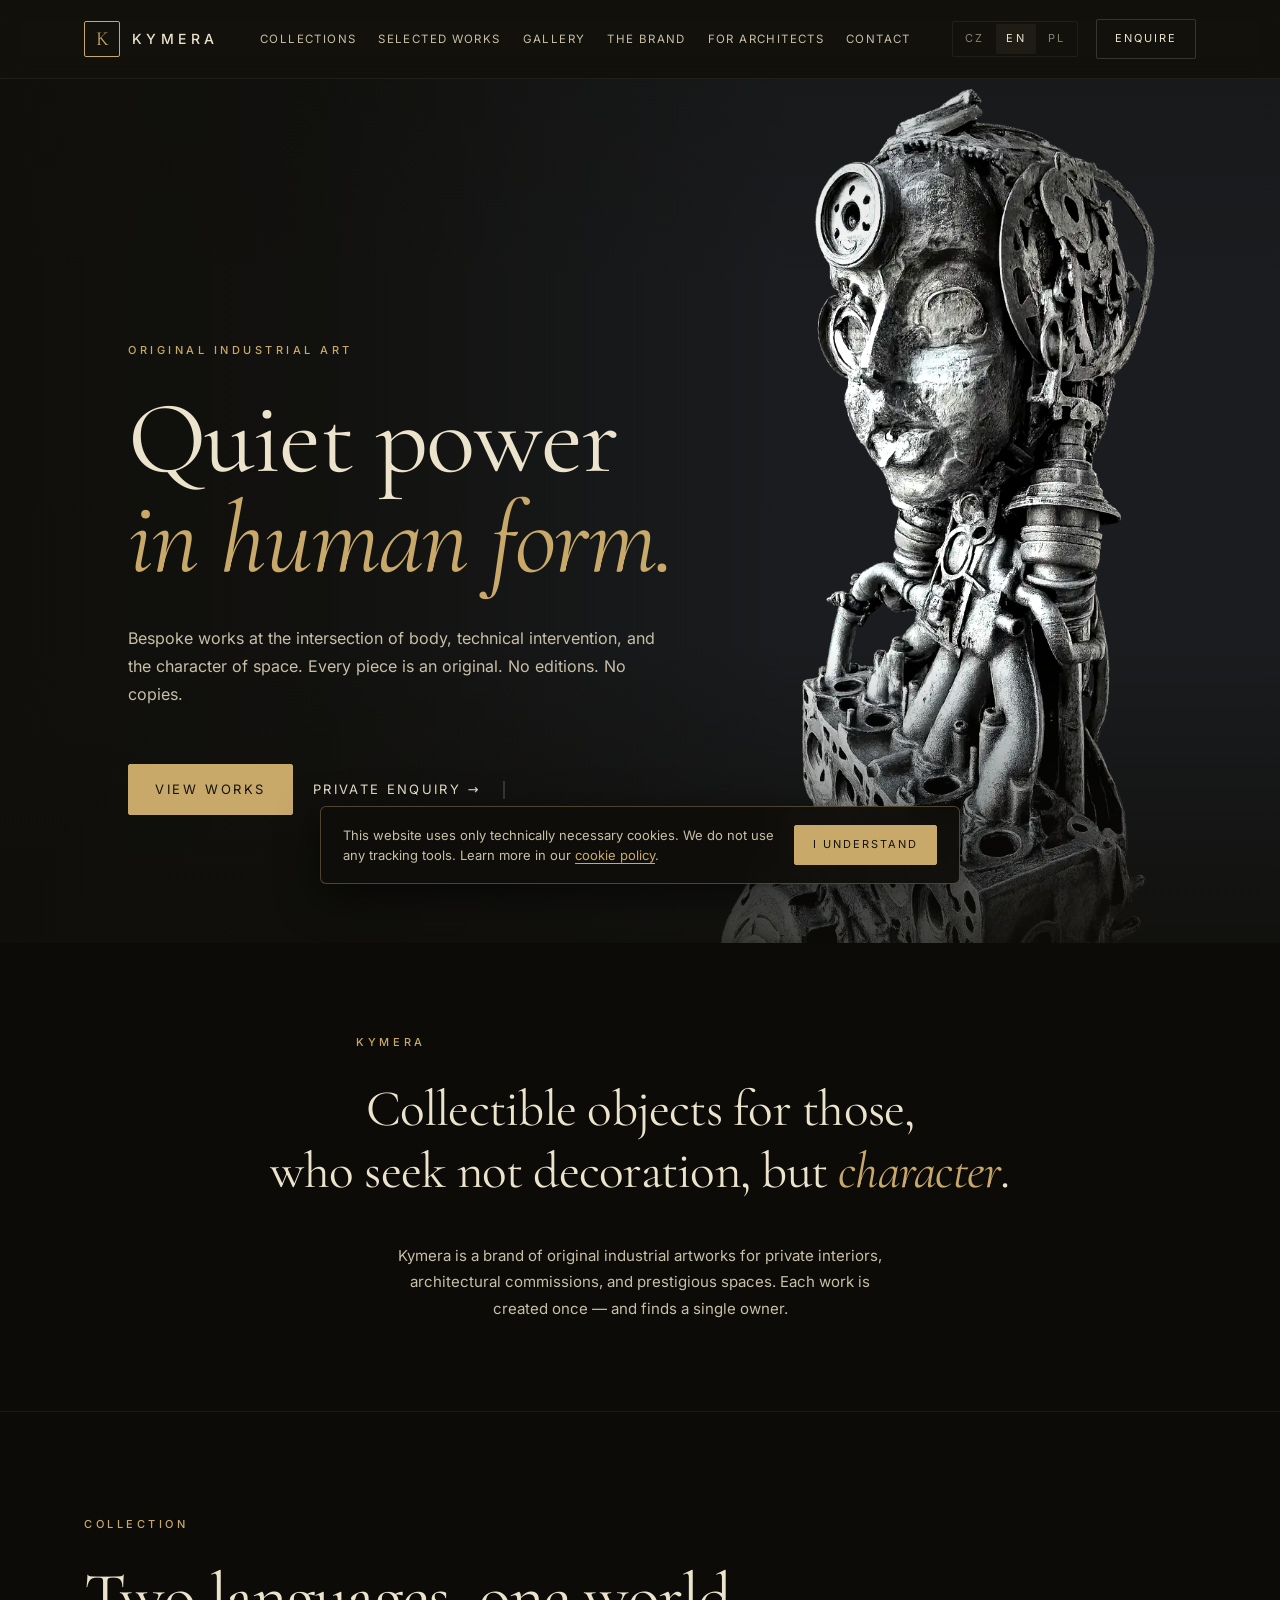
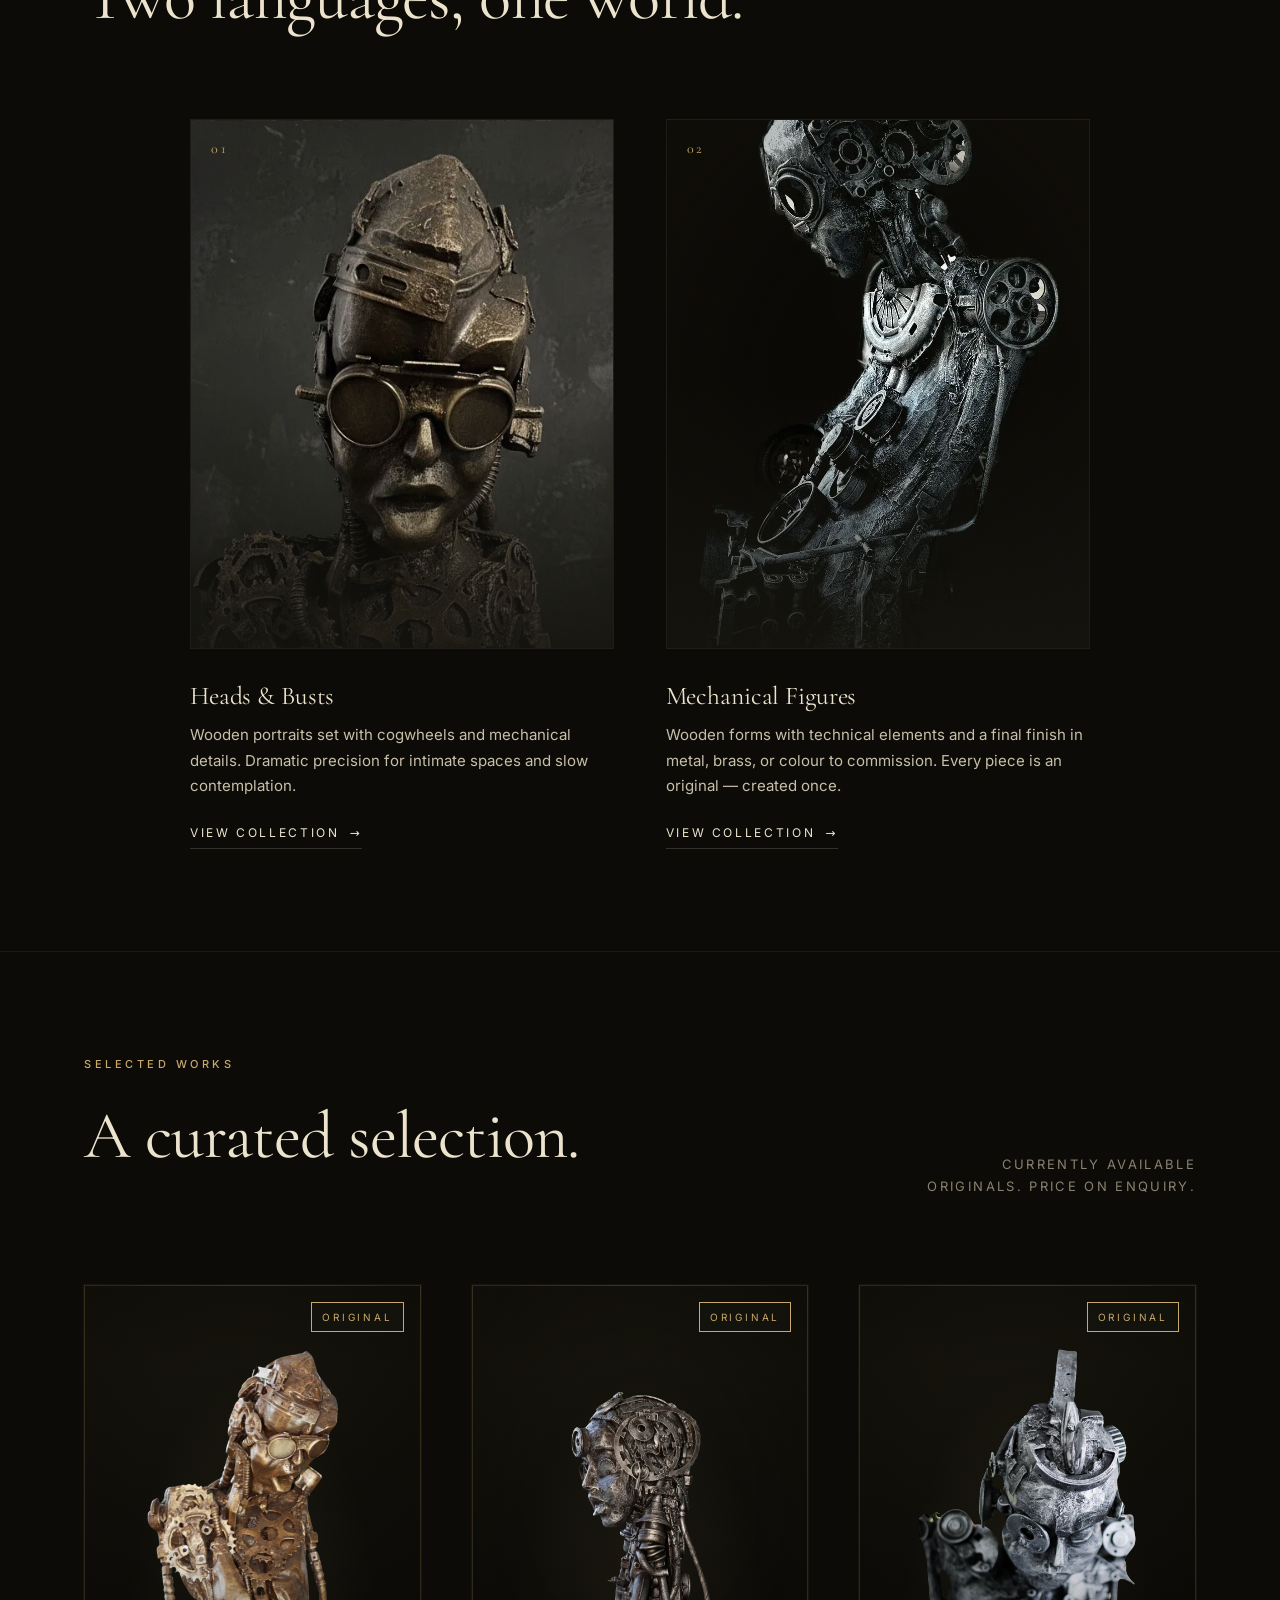
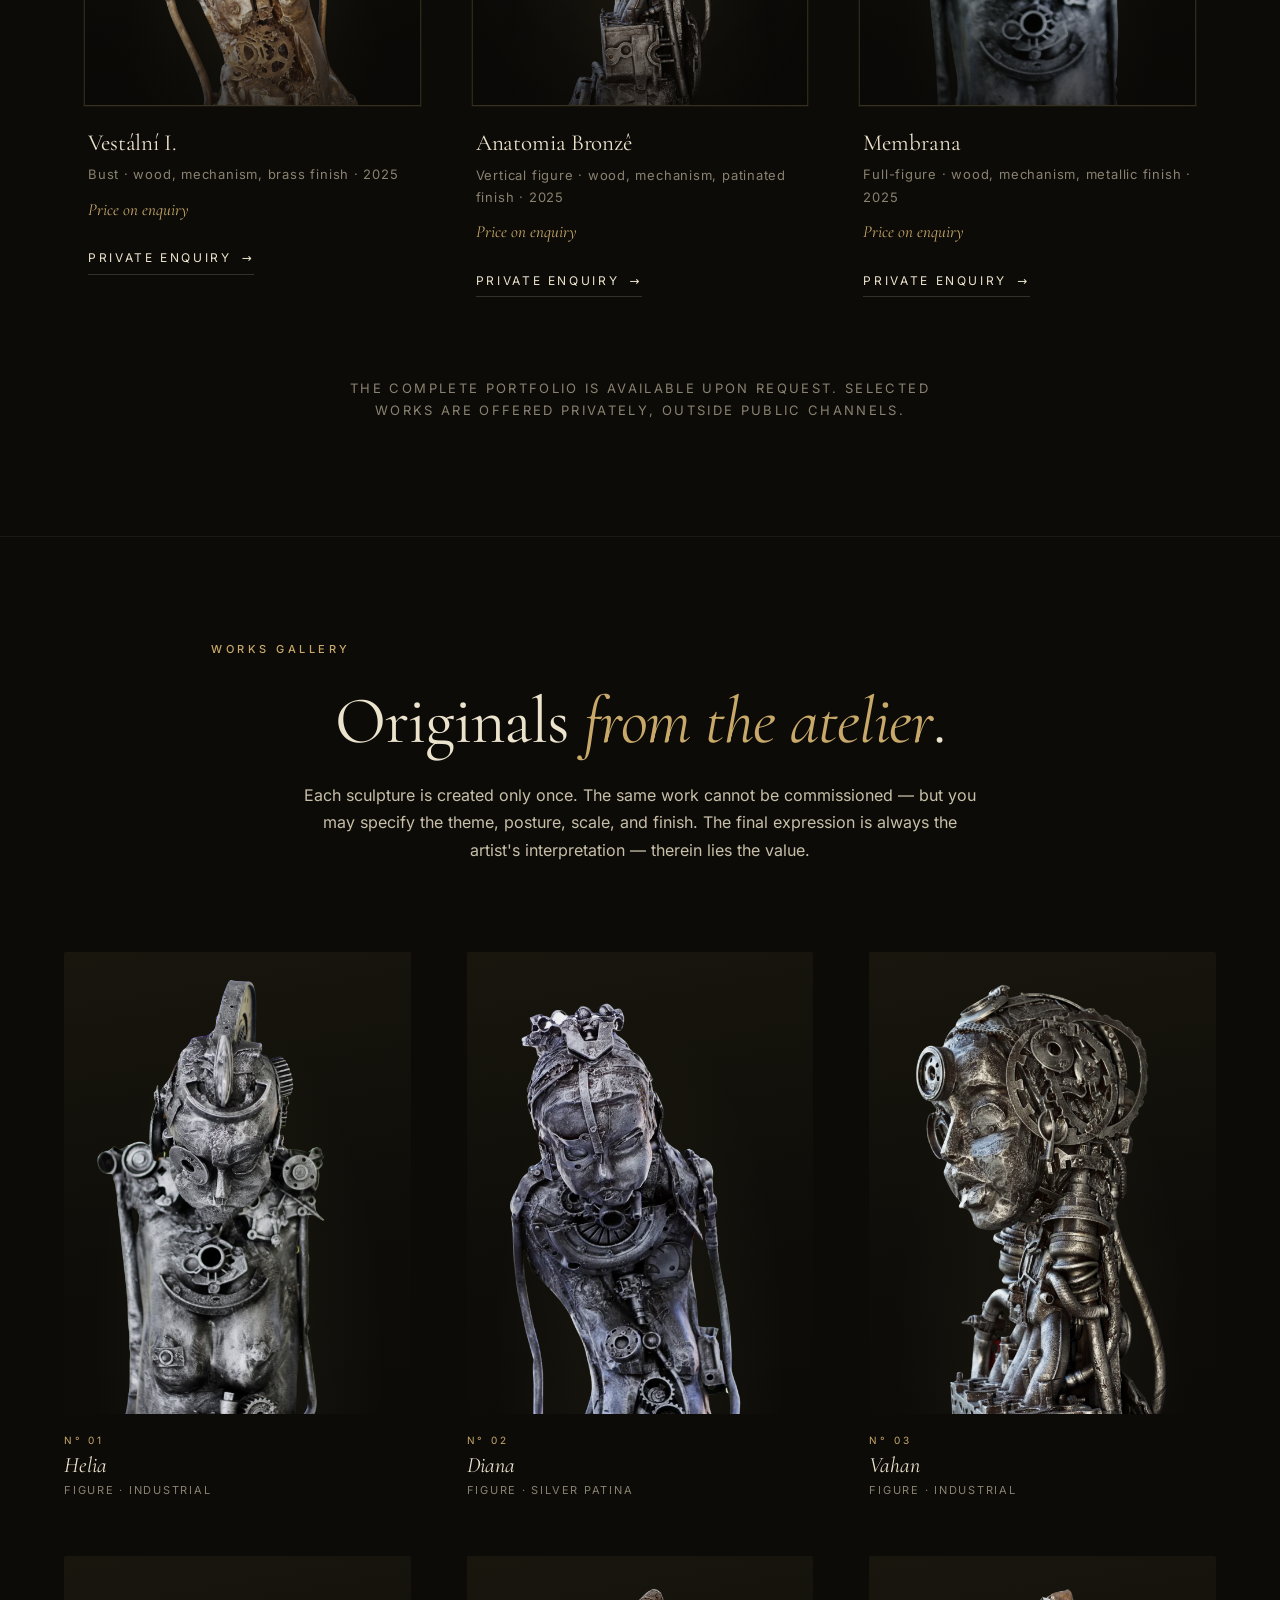
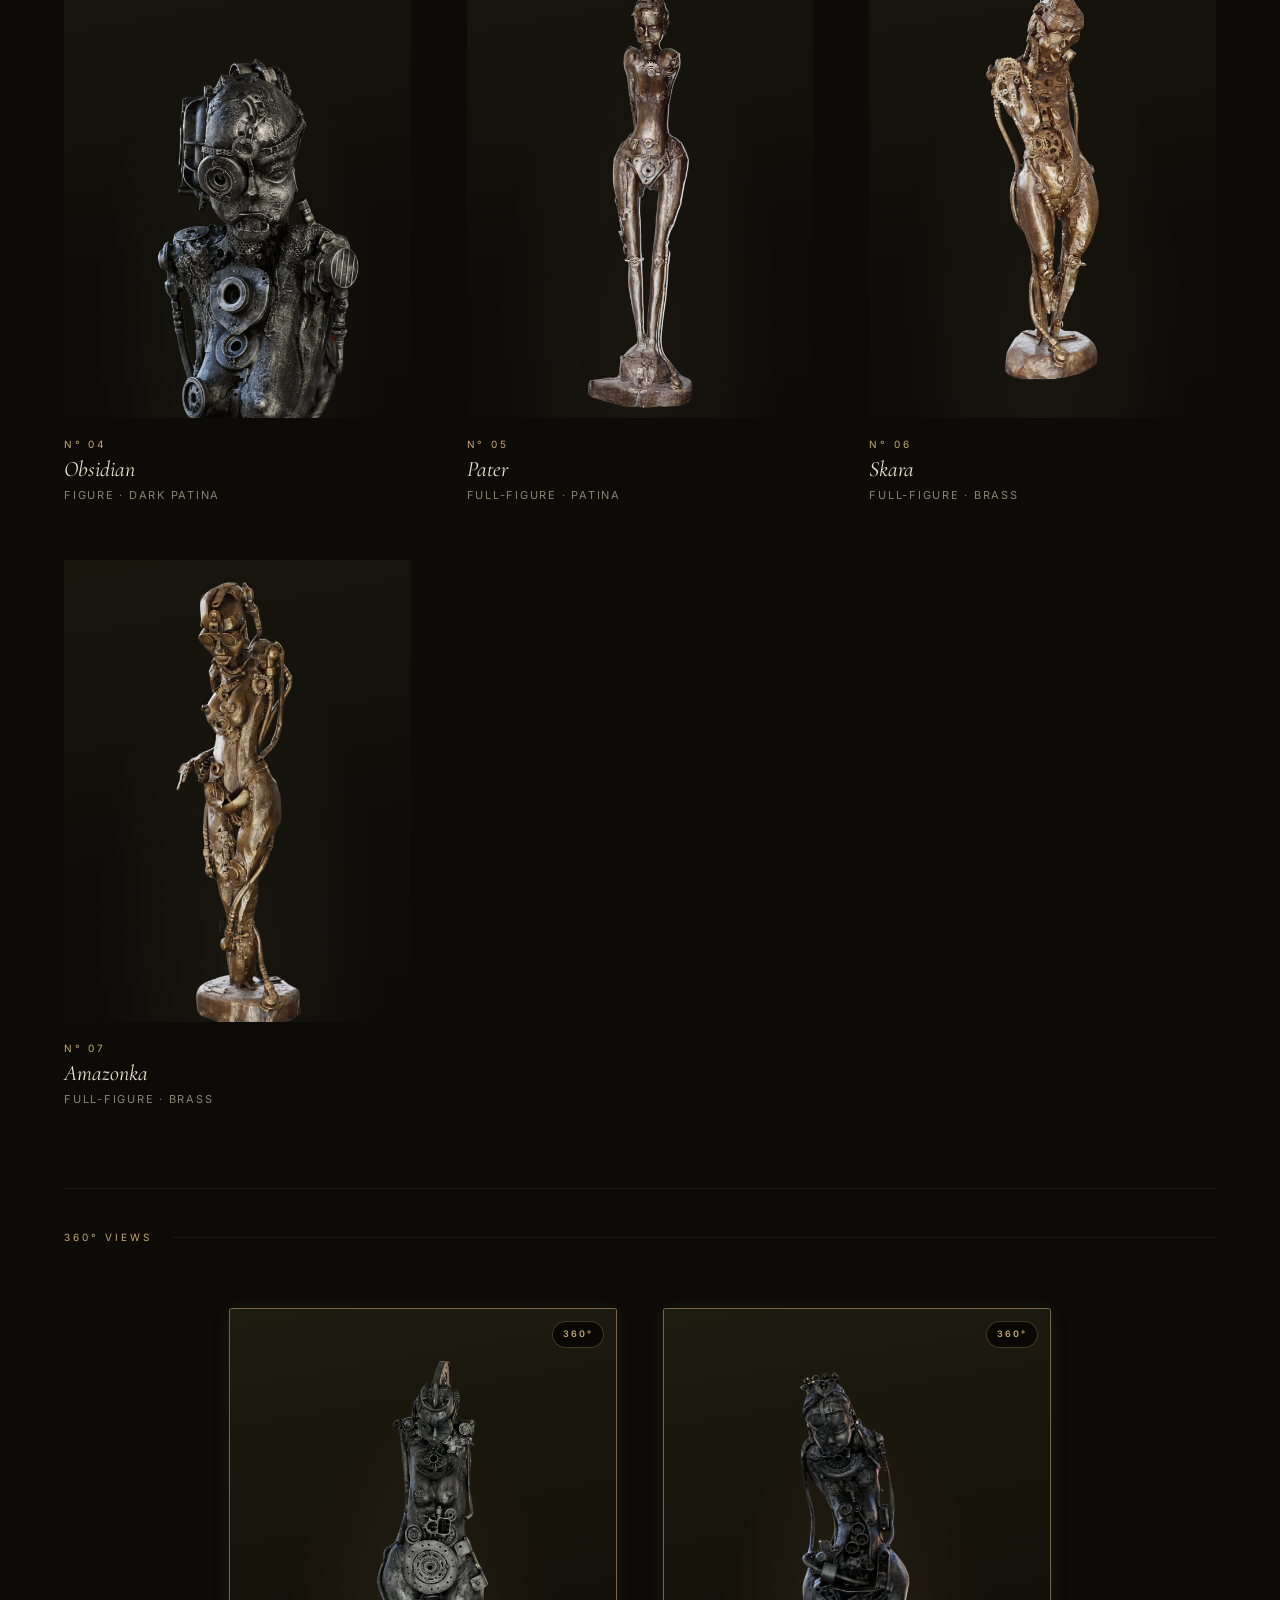
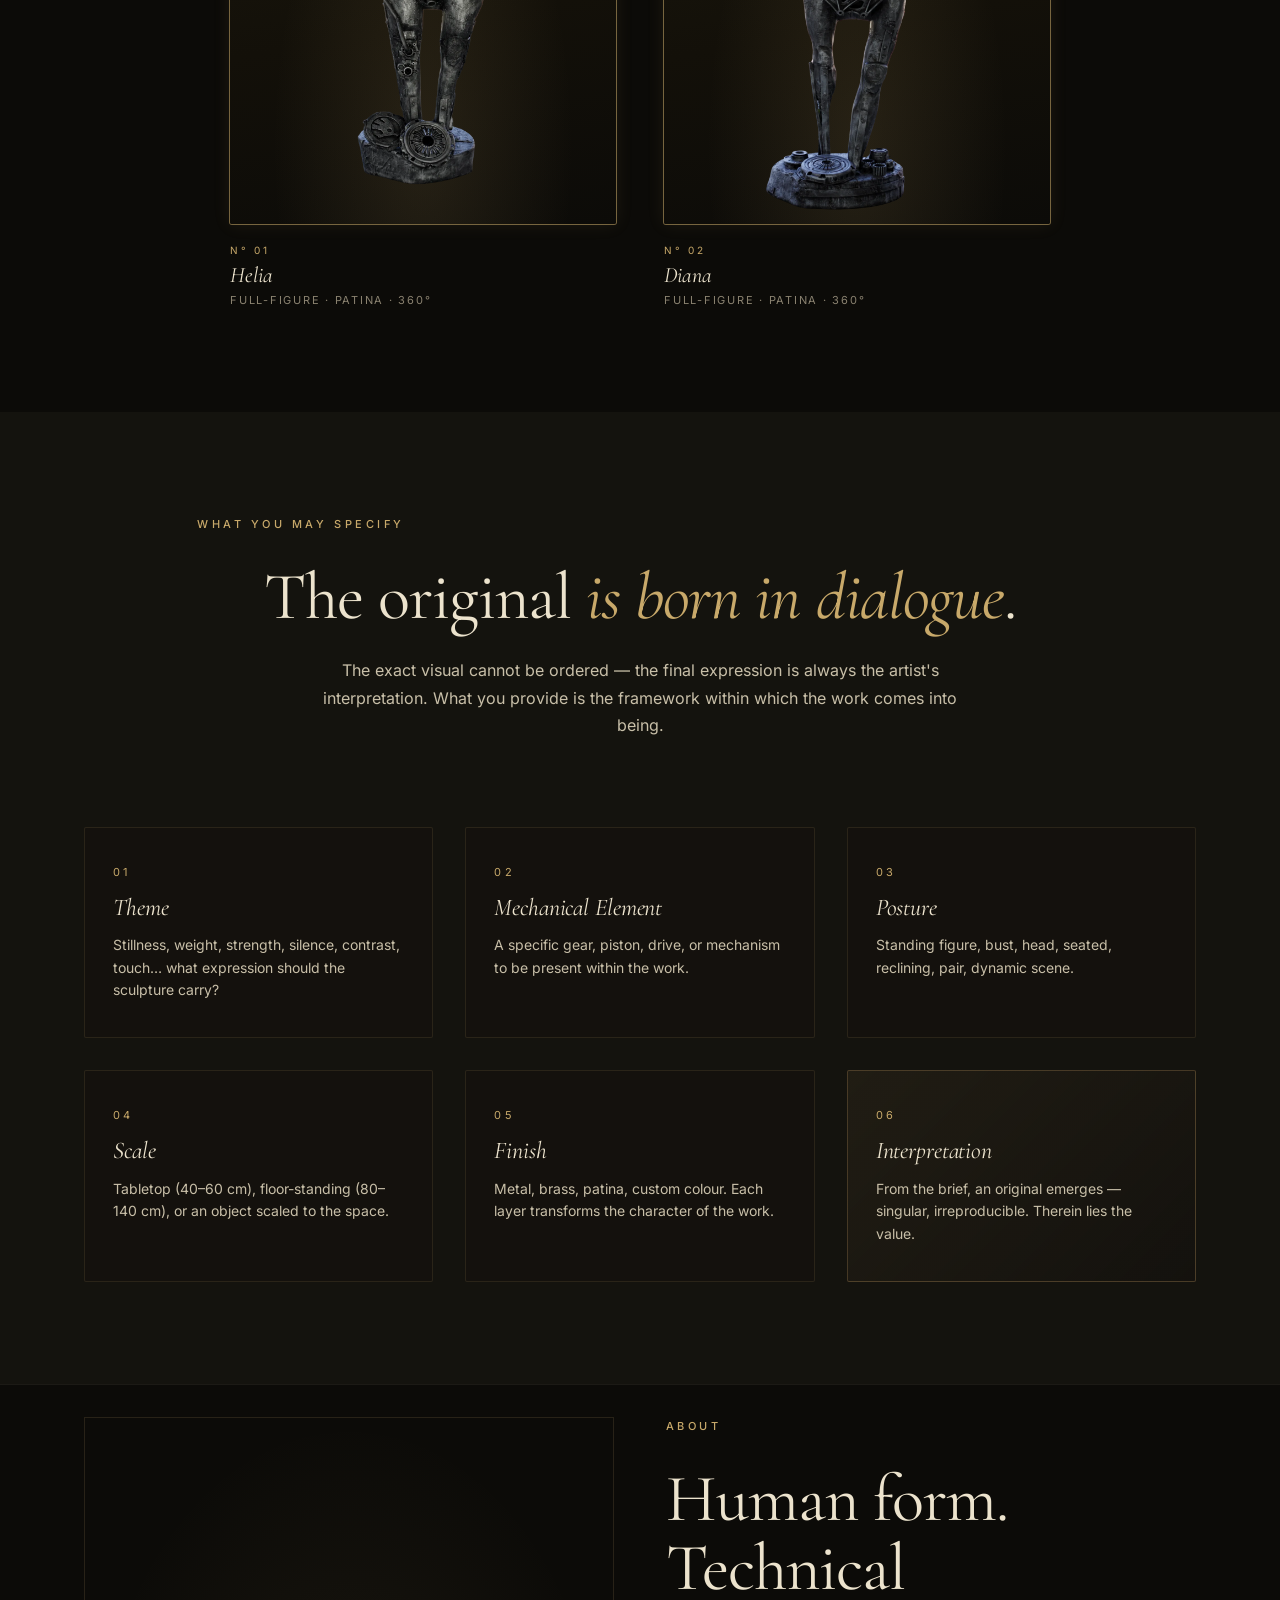
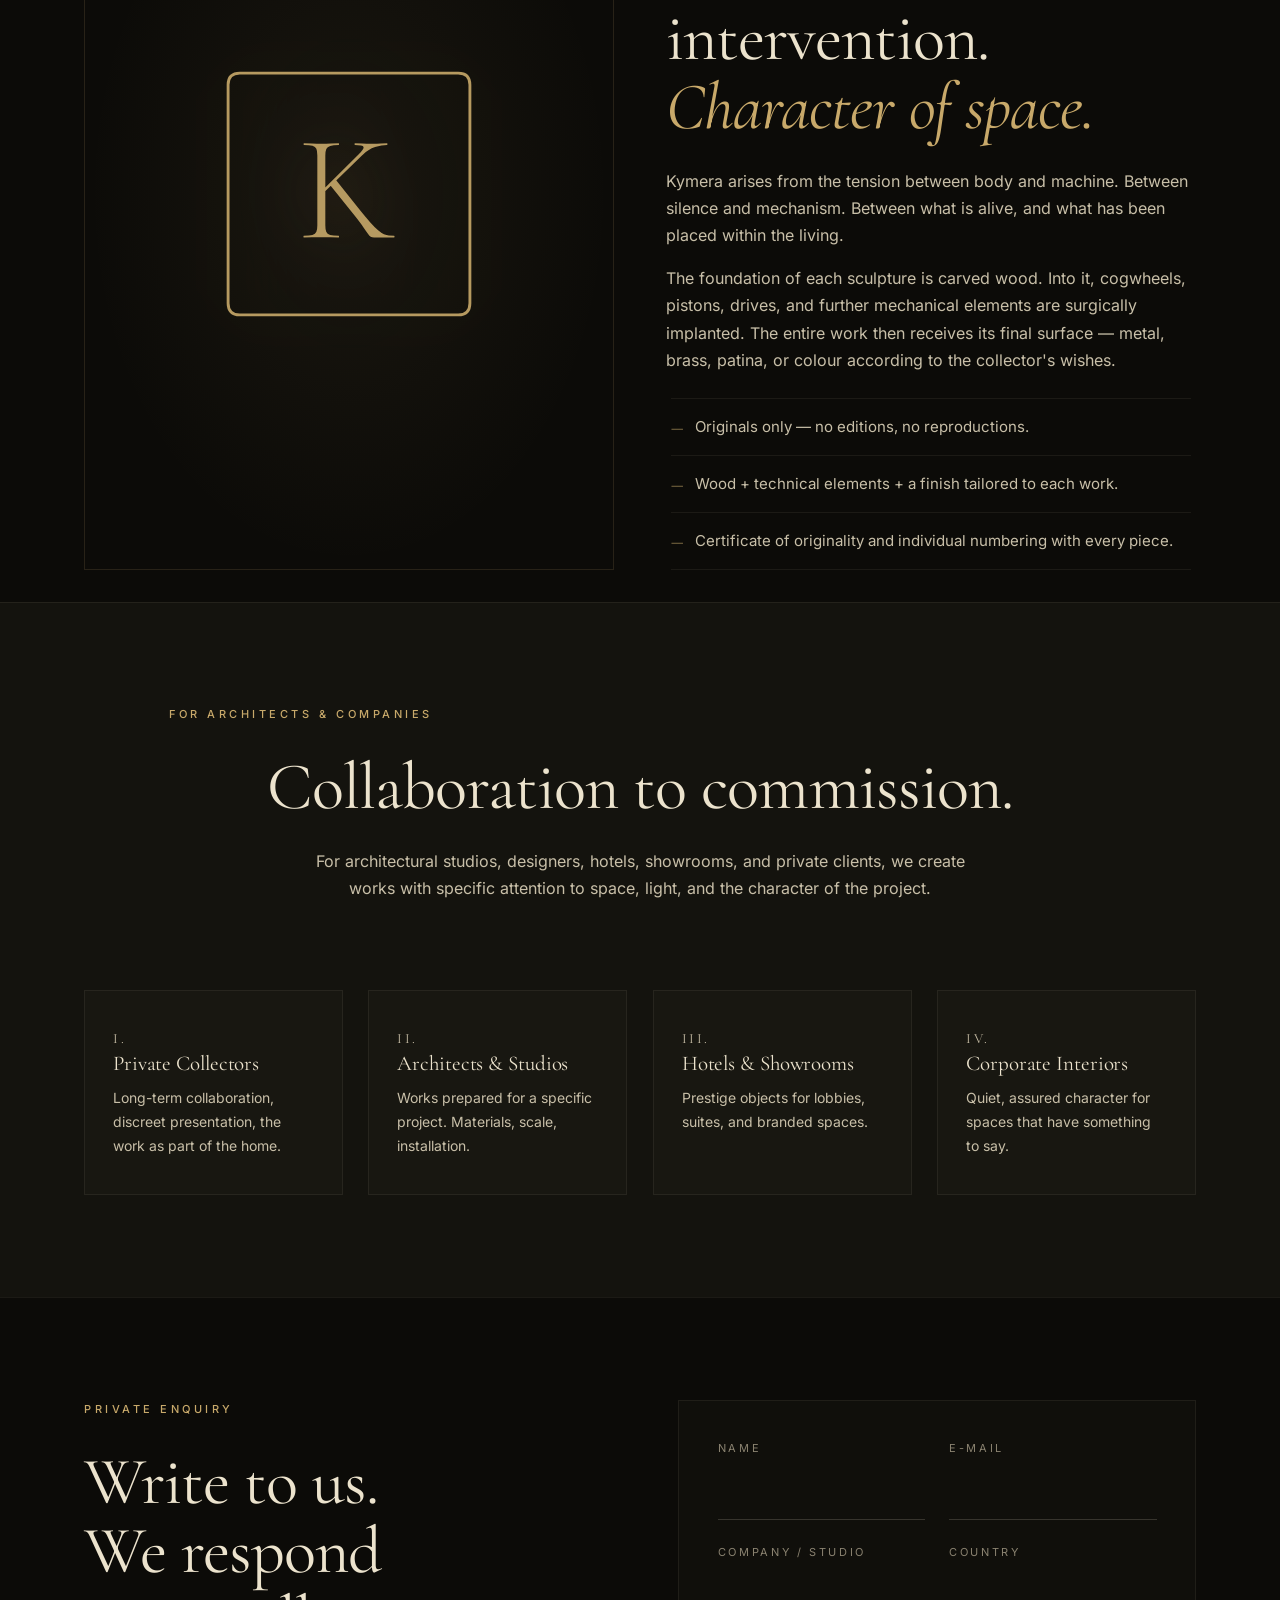
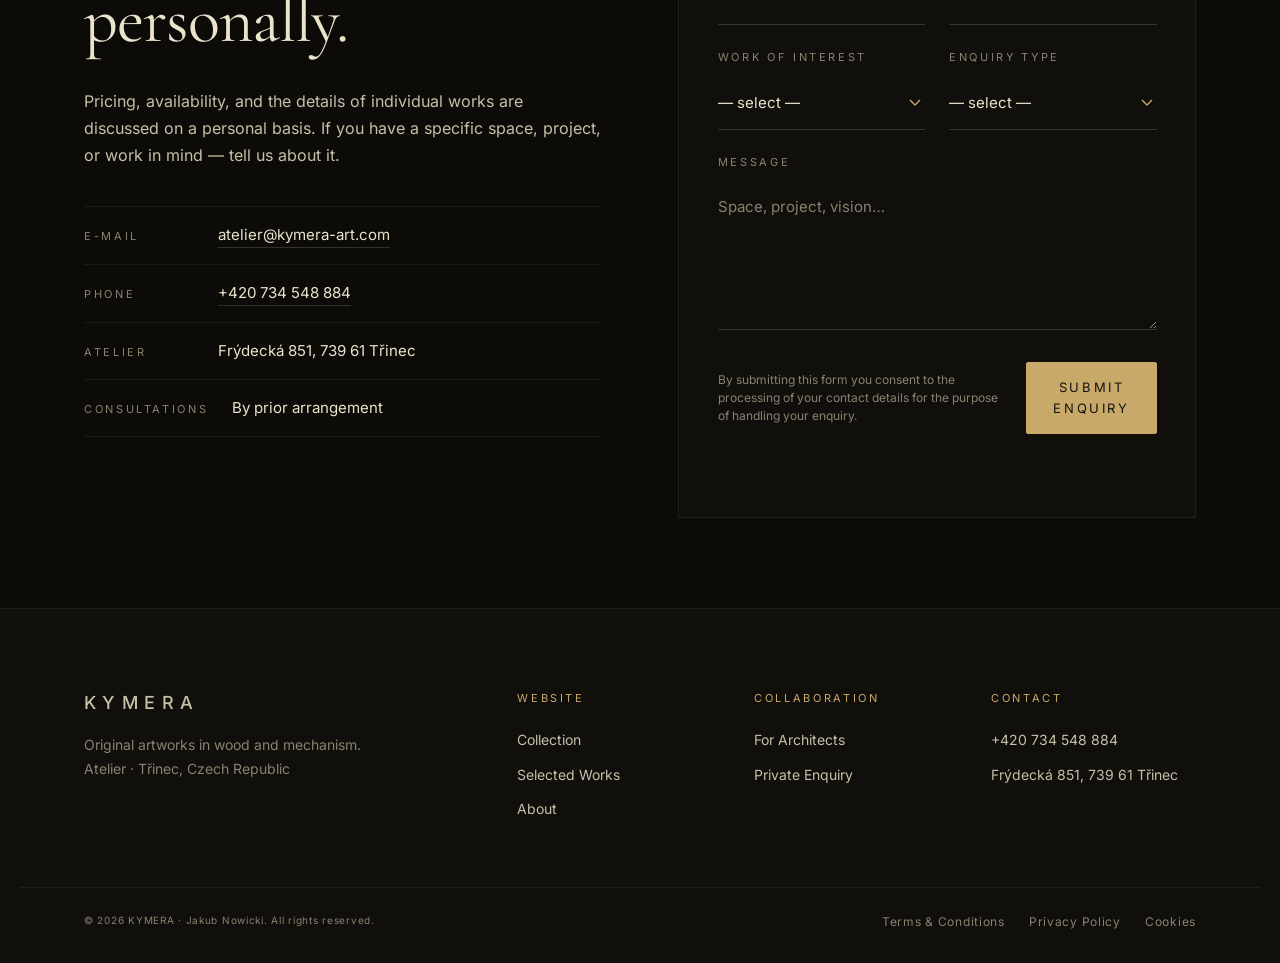
==== commit 8de88433: "fix: EN/PL nav množné číslo (Collections, Kolekcje, The Brand)" ====
--- a/en/index.html
+++ b/en/index.html
@@ -437,10 +437,10 @@
       </a>
 
       <nav class="primary-nav" aria-label="Main navigation">
-        <a href="#kolekce">Collection</a>
+        <a href="#kolekce">Collections</a>
         <a href="#vybrana">Selected Works</a>
         <a href="#galerie">Gallery</a>
-        <a href="#o-znacce">About</a>
+        <a href="#o-znacce">The Brand</a>
         <a href="#pro-architekty">For Architects</a>
         <a href="#kontakt">Contact</a>
       </nav>
@@ -460,10 +460,10 @@
     </div>
 
     <div class="mobile-nav" id="mobile-nav" hidden>
-      <a href="#kolekce">Collection</a>
+      <a href="#kolekce">Collections</a>
       <a href="#vybrana">Selected Works</a>
       <a href="#galerie">Gallery</a>
-      <a href="#o-znacce">About</a>
+      <a href="#o-znacce">The Brand</a>
       <a href="#pro-architekty">For Architects</a>
       <a href="#kontakt">Contact</a>
       <div class="lang-switch" role="group" aria-label="Language" style="margin:16px 0 0;border:none;padding:0;gap:8px;">
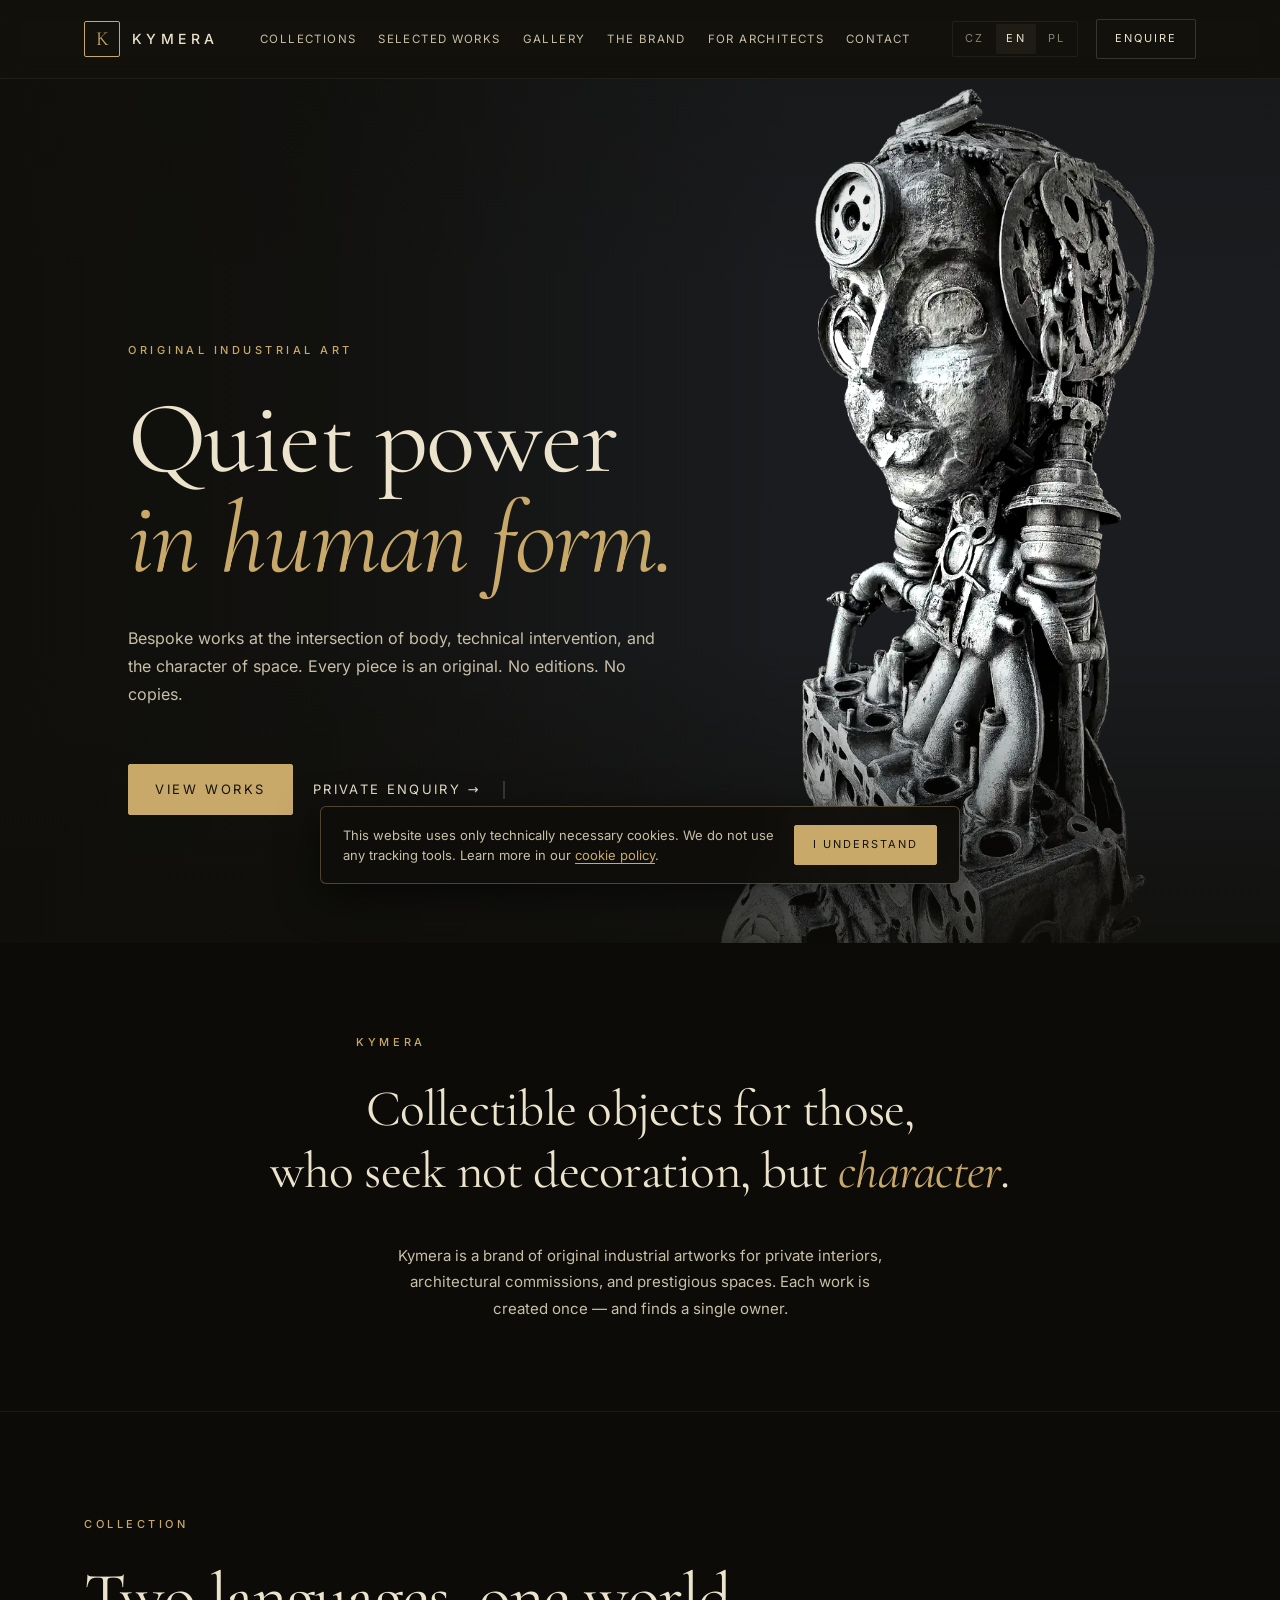
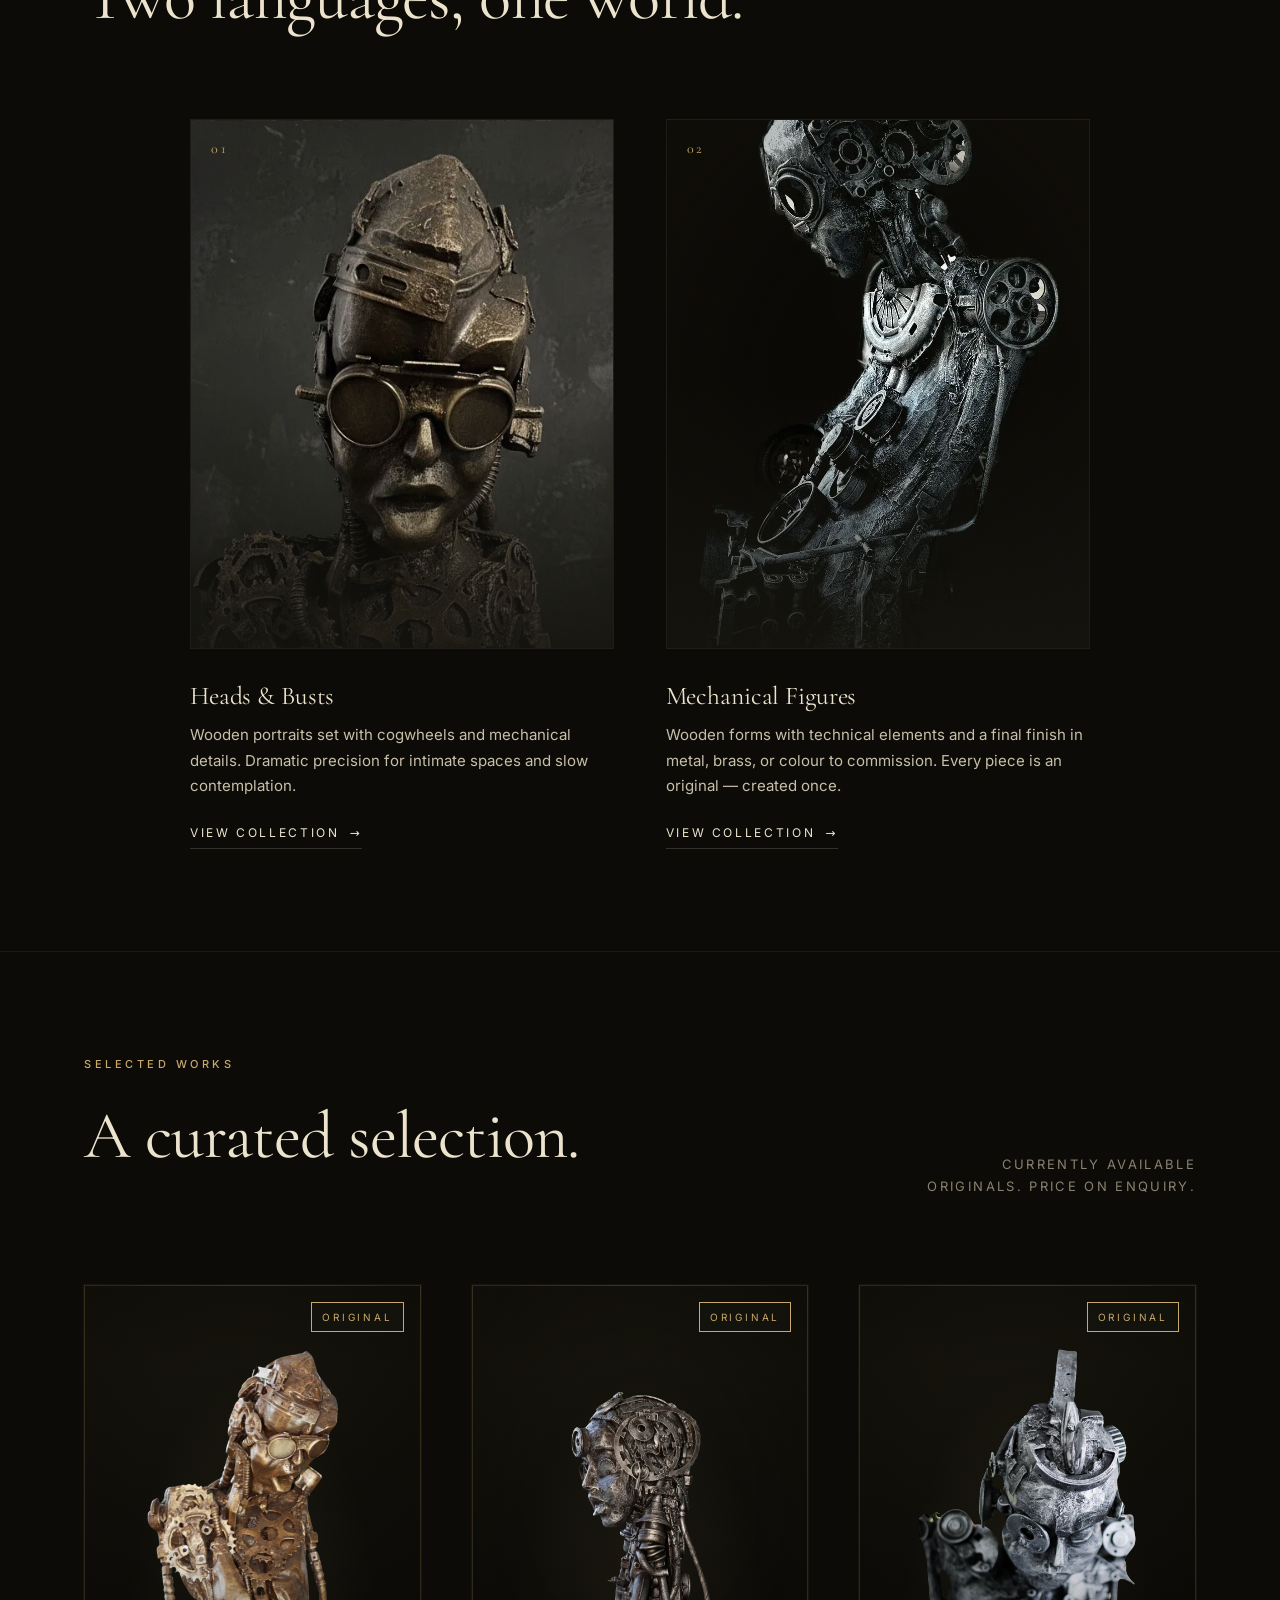
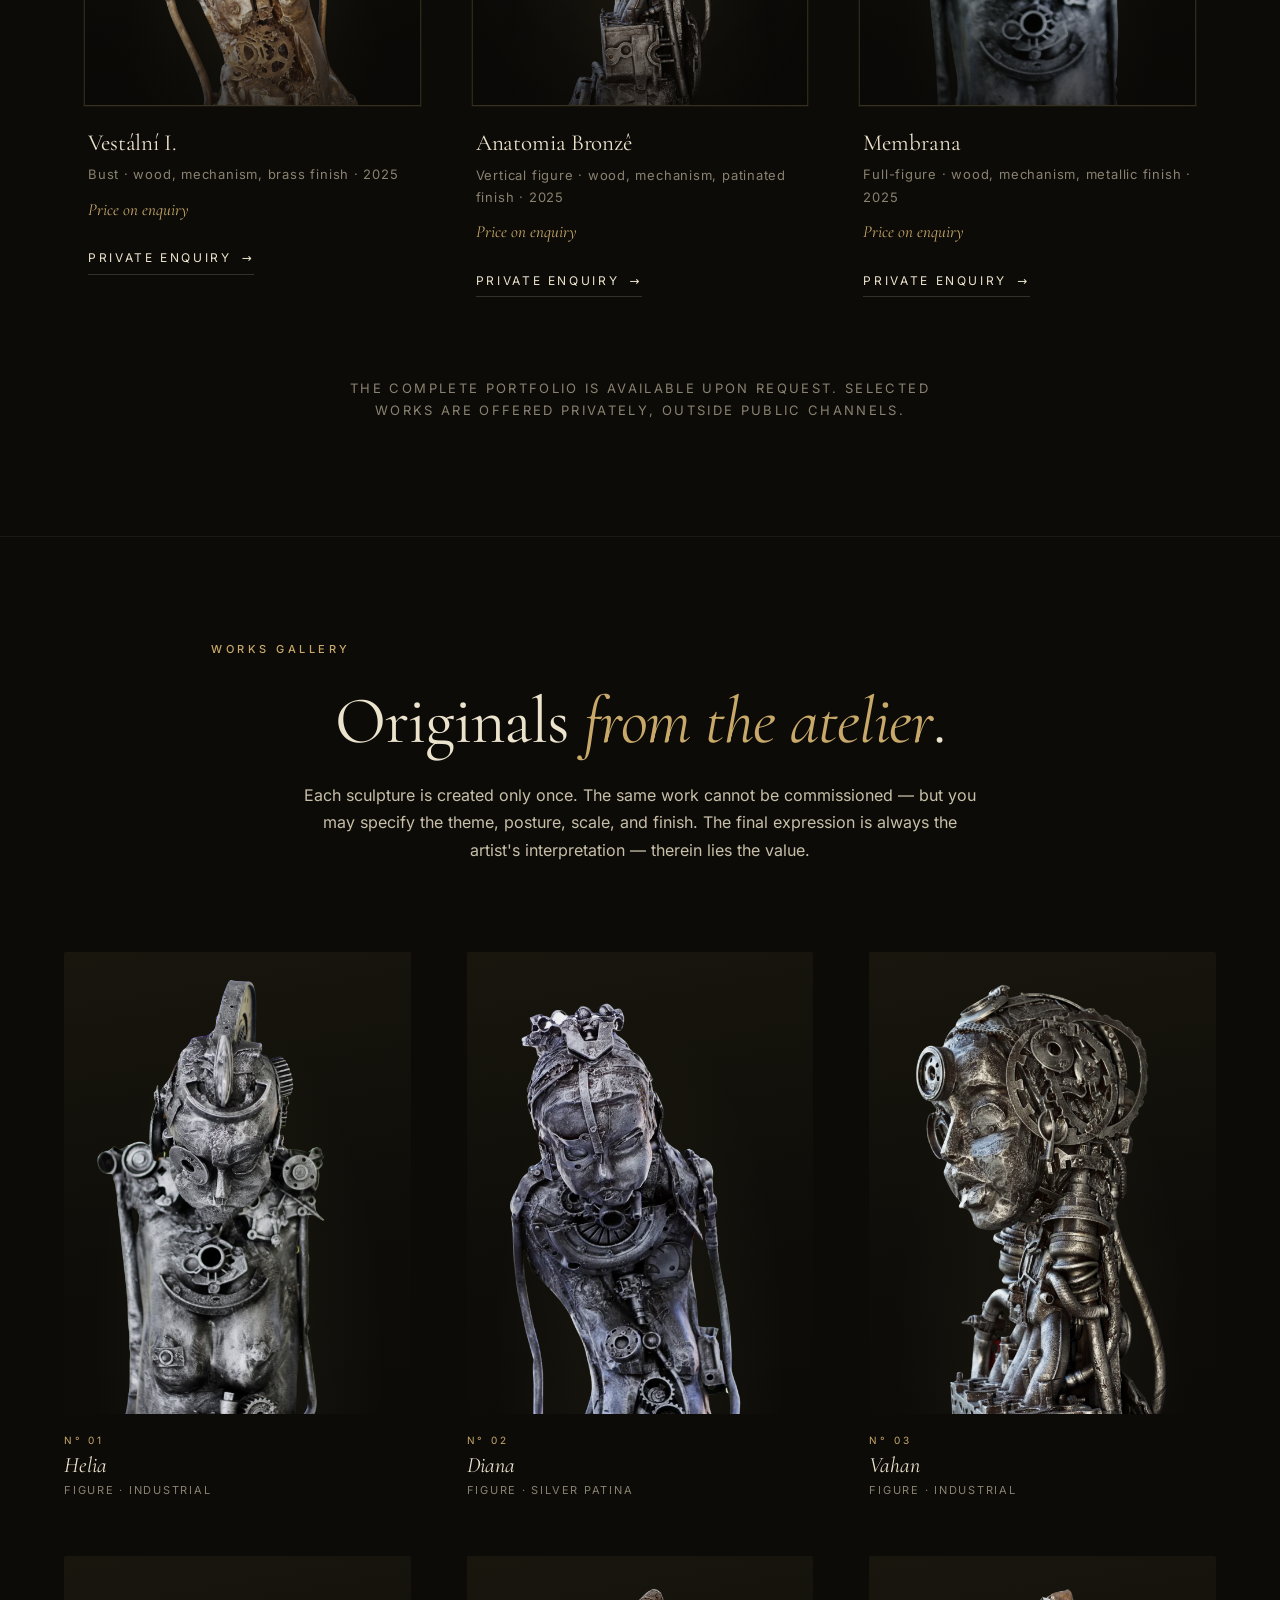
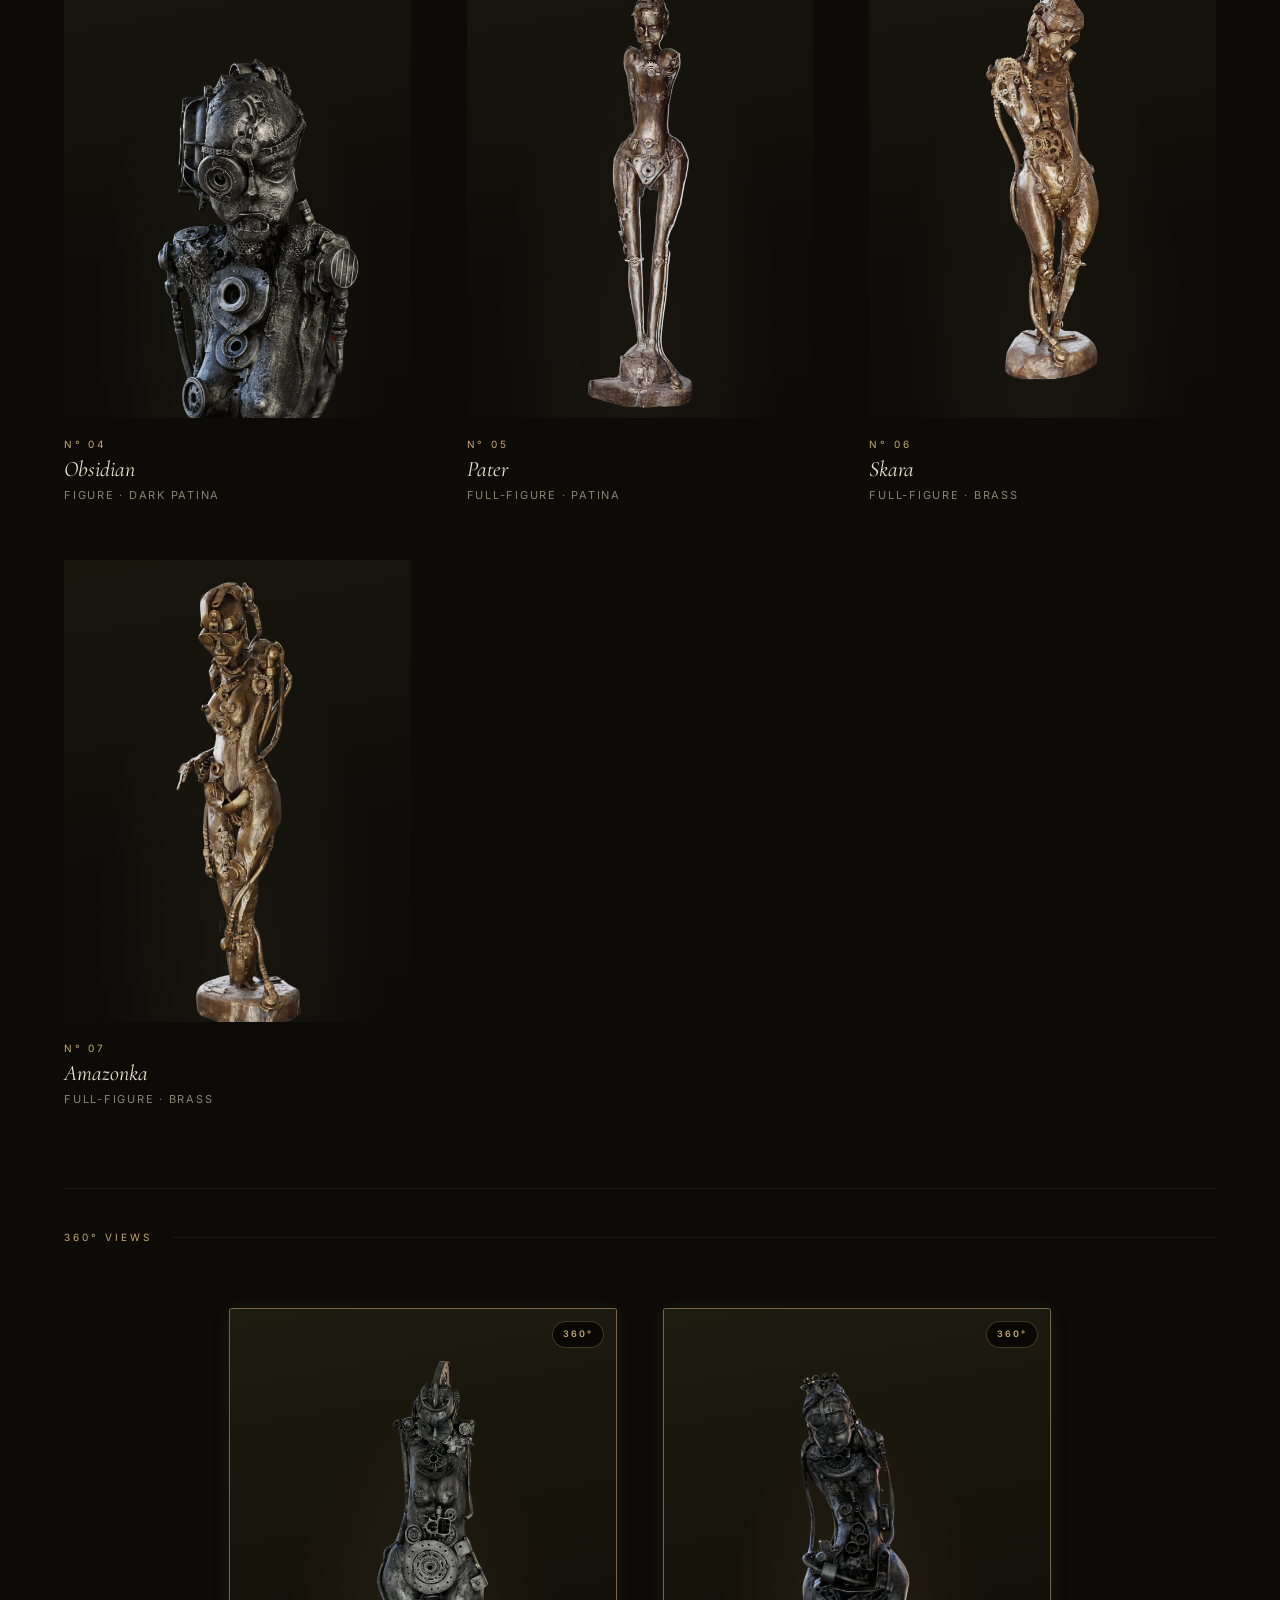
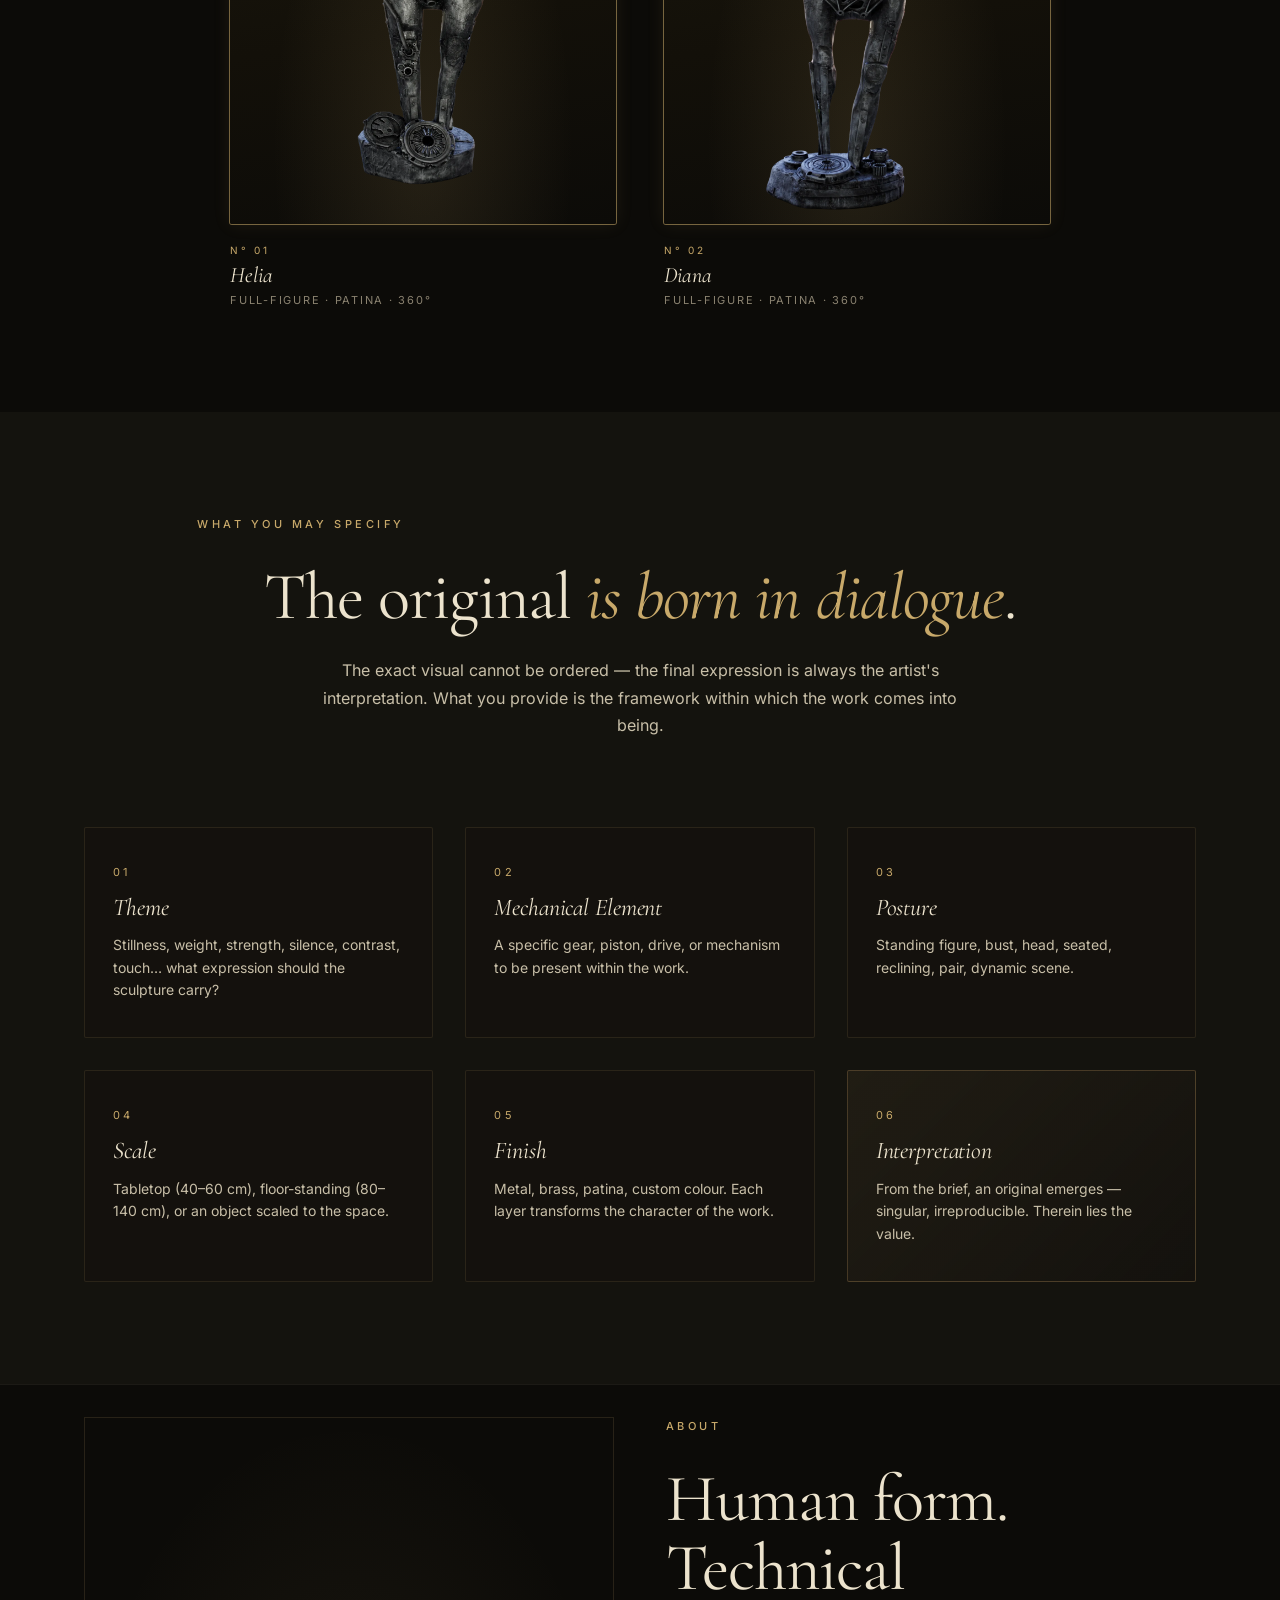
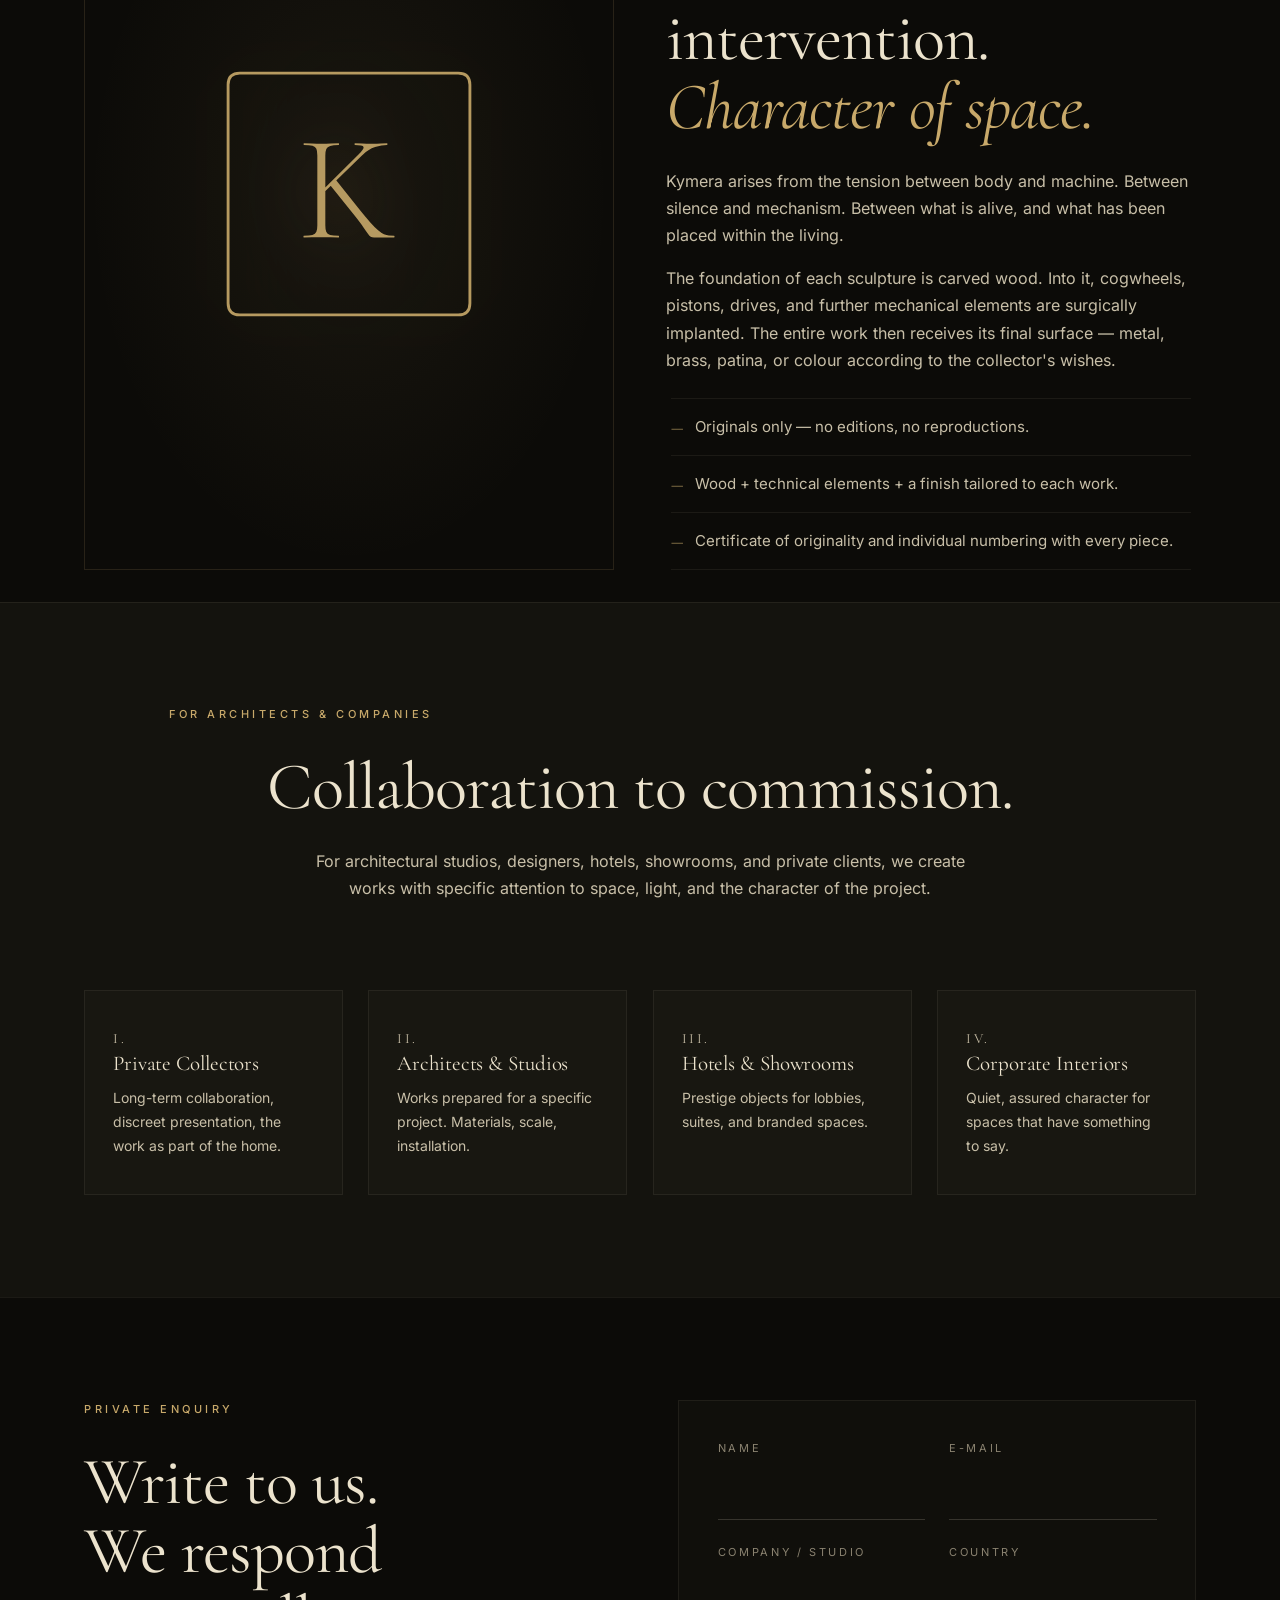
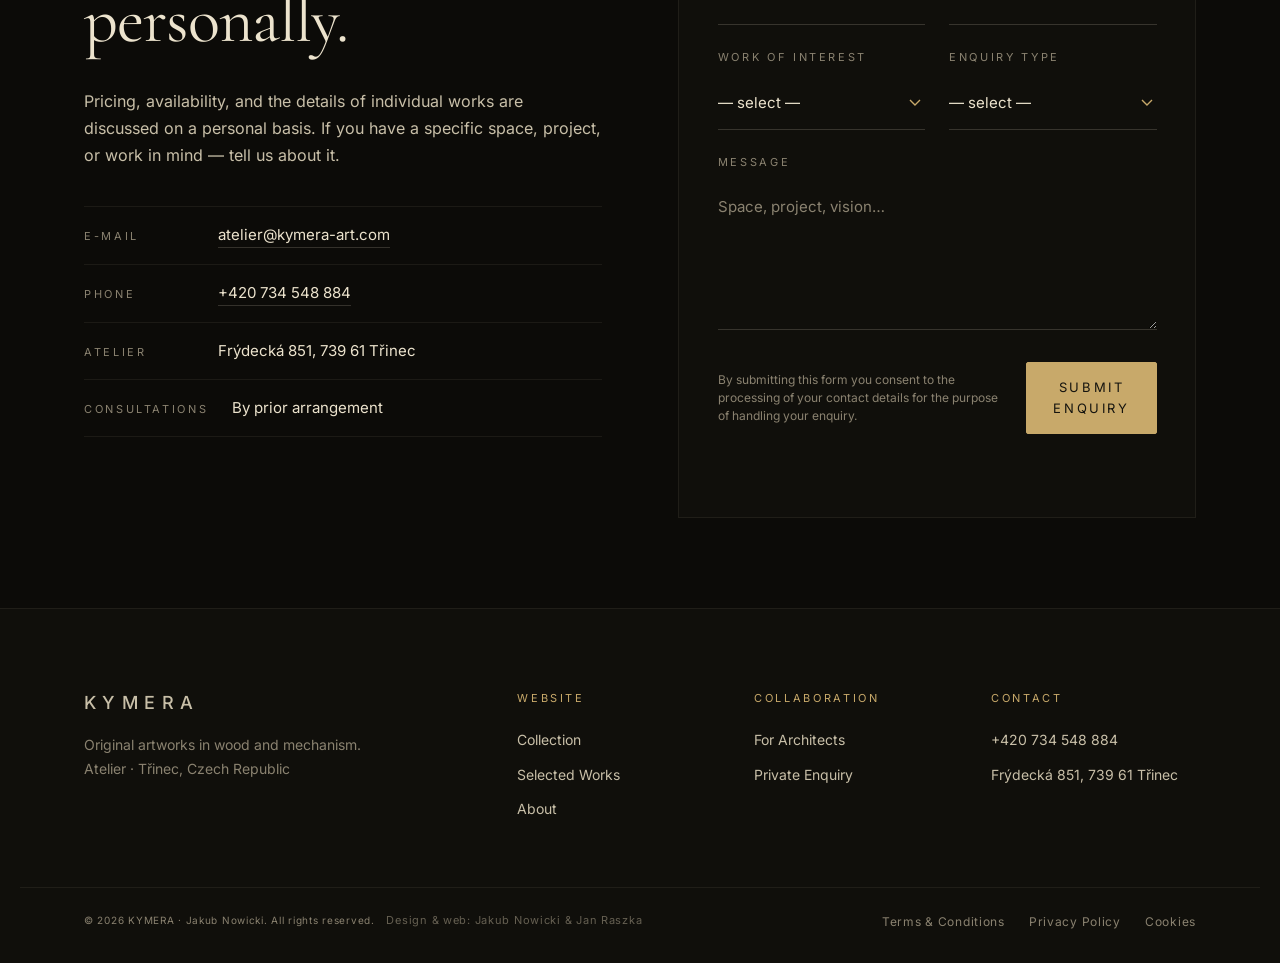
==== commit f22dcc94: "feat: credit Jakub Nowicki & Jan Raszka v patičce (CZ/EN/PL)" ====
--- a/en/index.html
+++ b/en/index.html
@@ -941,7 +941,7 @@
       </nav>
     </div>
     <div class="container footer-bottom">
-      <small>© <span id="year"></span> KYMERA · Jakub Nowicki. All rights reserved.</small>
+      <small>© <span id="year"></span> KYMERA · Jakub Nowicki. All rights reserved. <span class="footer-credit">Design &amp; web: Jakub Nowicki &amp; Jan Raszka</span></small>
       <nav class="footer-legal" aria-label="Legal information">
         <a href="legal/terms.html">Terms &amp; Conditions</a>
         <a href="legal/privacy.html">Privacy Policy</a>
--- a/style.css
+++ b/style.css
@@ -633,6 +633,8 @@
   color:var(--ink-mute);
   font-size:12px; letter-spacing:0.06em;
 }
+.footer-credit{ display:inline-block; margin-left:8px; opacity:0.7; font-size:11px; }
+@media (max-width: 700px){ .footer-credit{ display:block; margin-left:0; margin-top:6px; } }
 
 /* ---------- REVEAL (jemné) ---------- */
 .reveal{ opacity:0; transform:translateY(14px); transition:opacity .9s var(--ease), transform .9s var(--ease); }
@@ -641,7 +643,8 @@
 /* ---------- RESPONSIVE ---------- */
 /* TABLET: 700-1100 — 2 sloupce kolekce/vybraná/galerie, hamburger nav */
 @media (max-width: 1100px){
-  .primary-nav, .header-tools .btn, .lang-switch{ display:none; }
+  .primary-nav, .header-tools .btn, .header-tools .lang-switch{ display:none; }
+  .mobile-nav .lang-switch{ display:flex; }
   .nav-toggle{ display:block; }
   .hero{ min-height:82vh; }
   .hero-figure{ opacity:0.45; }
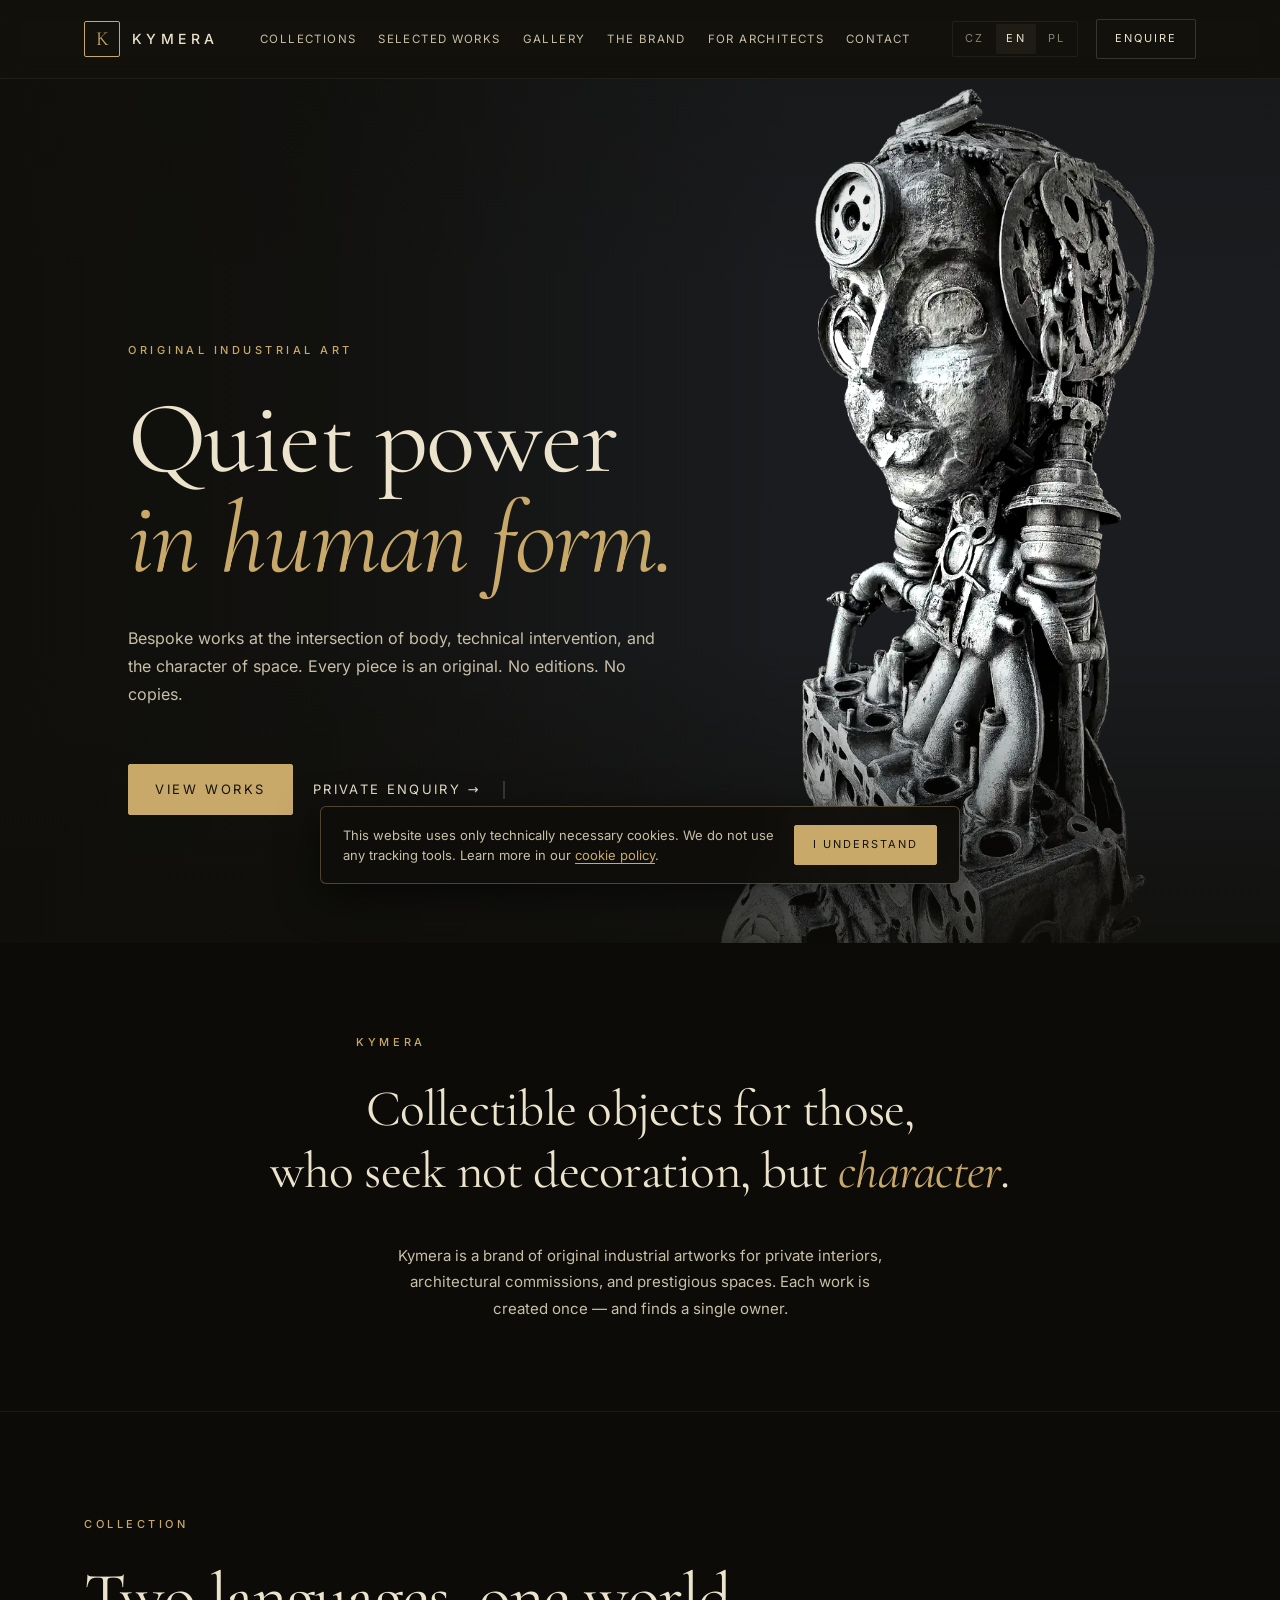
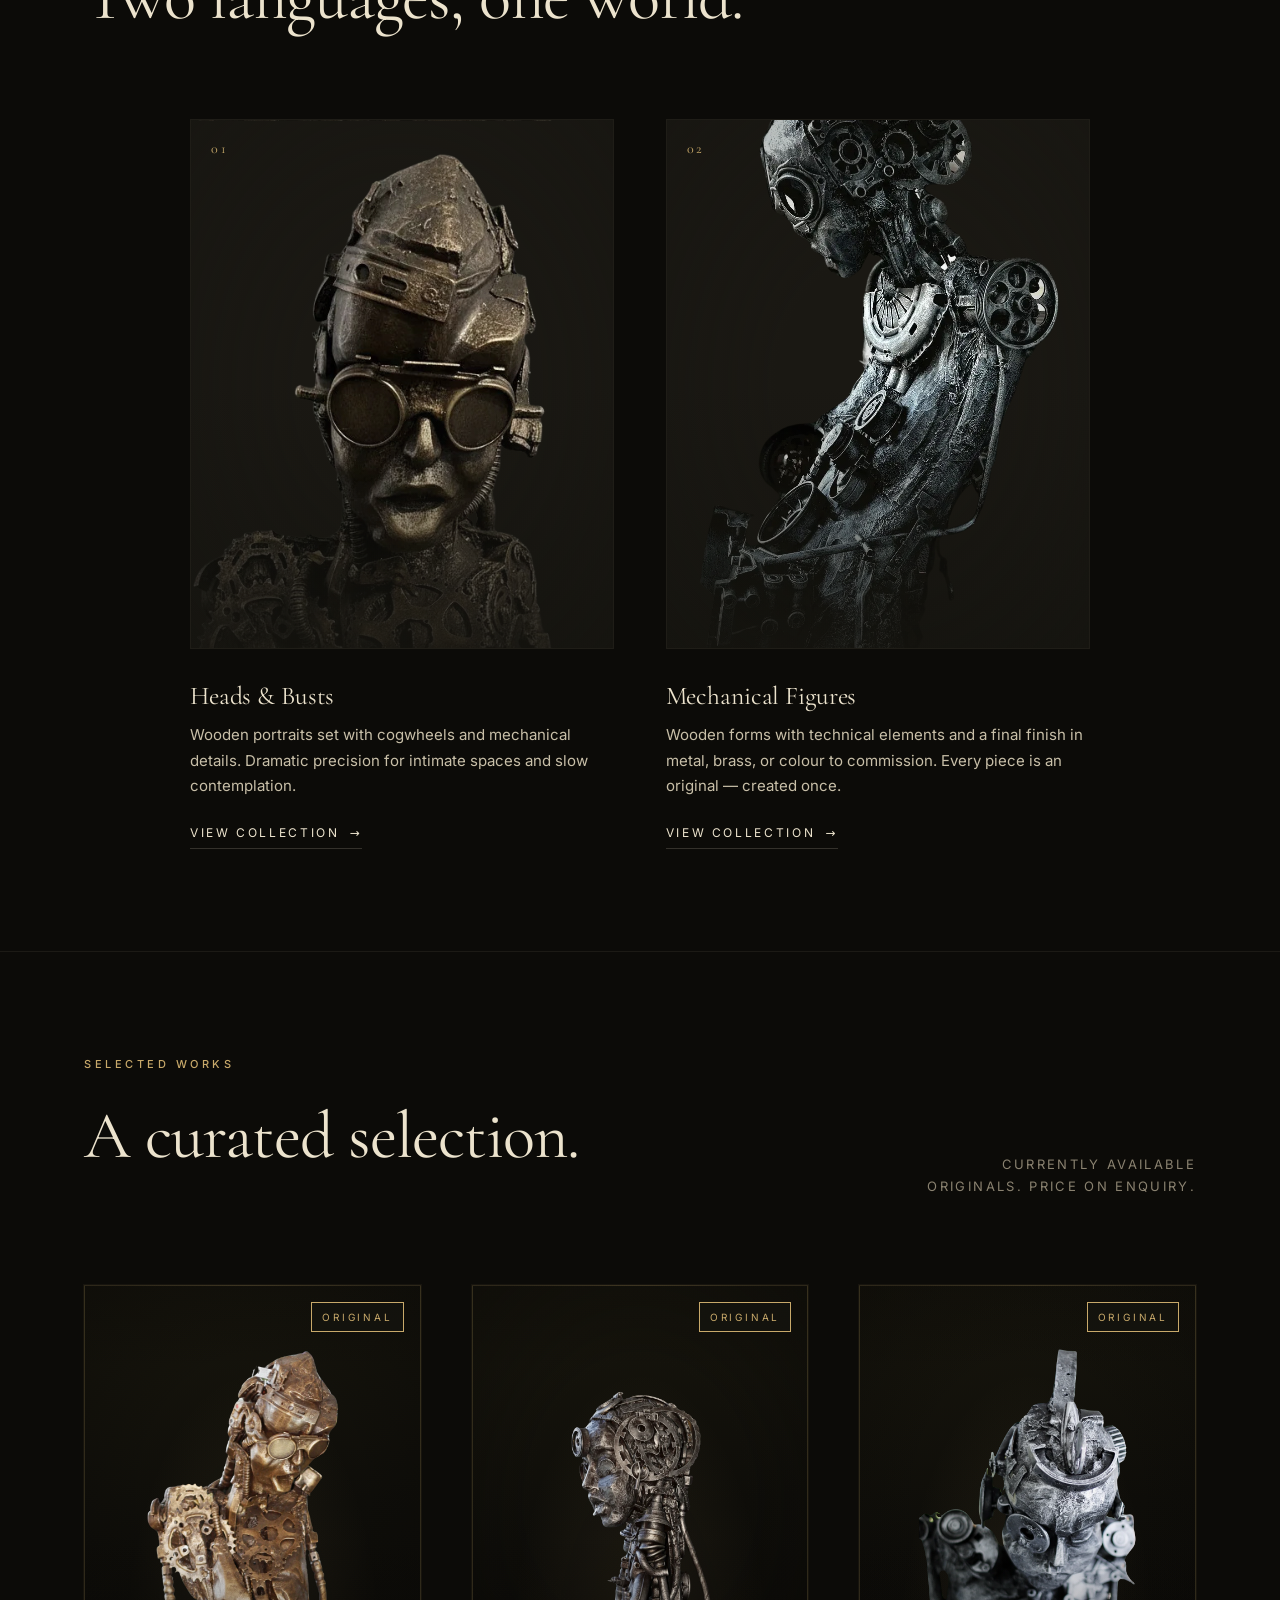
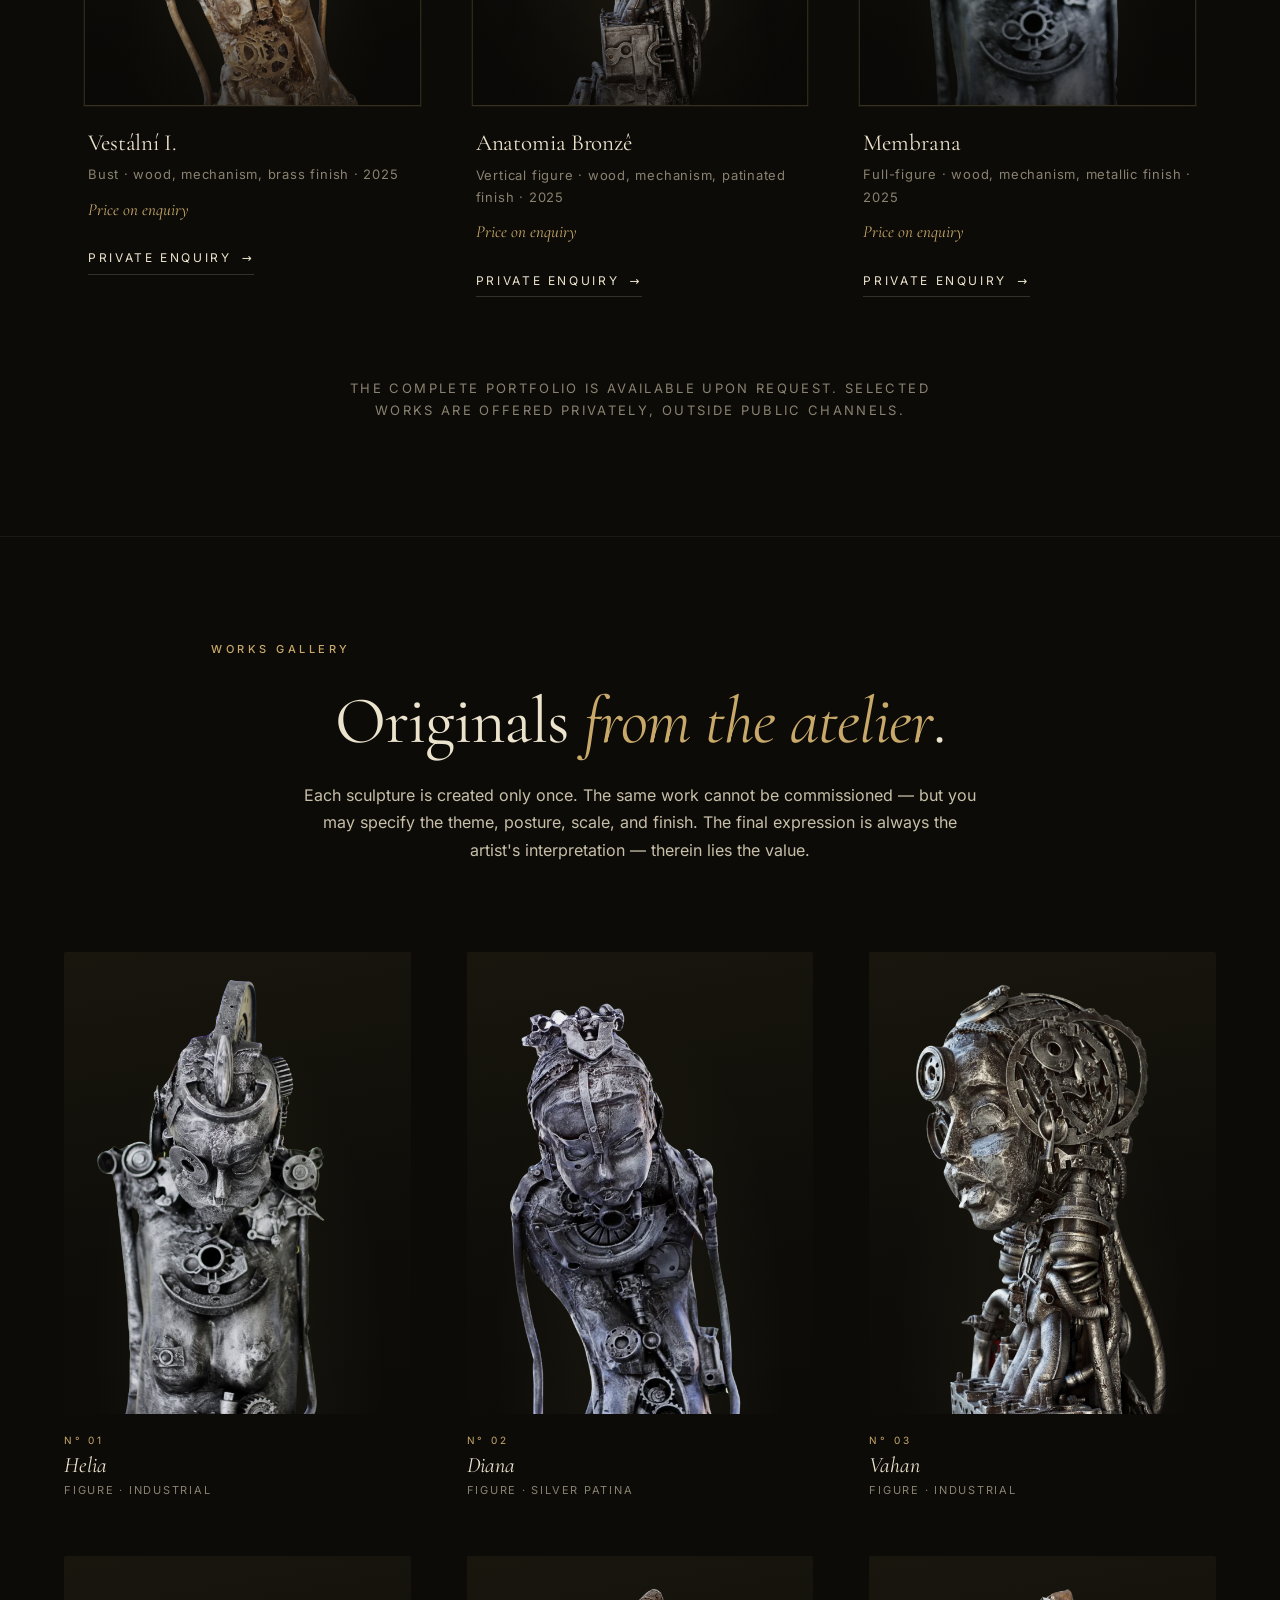
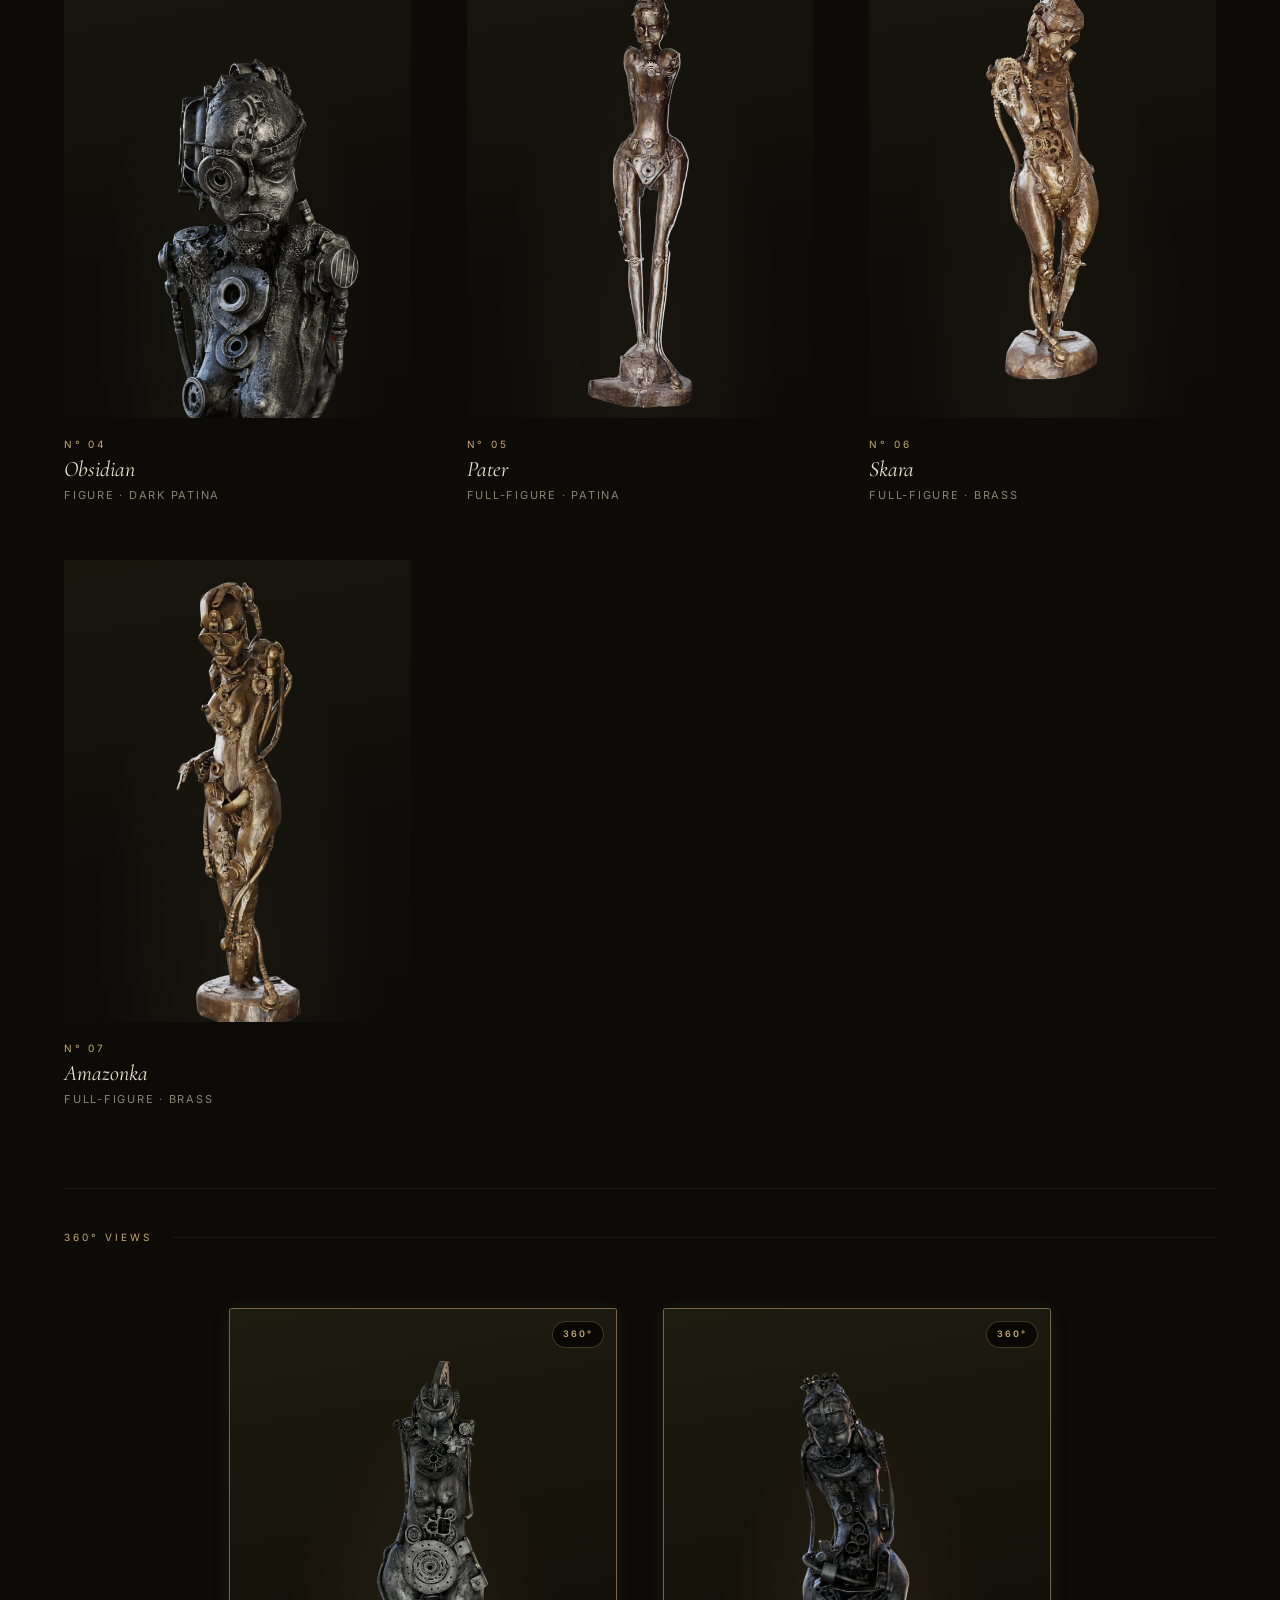
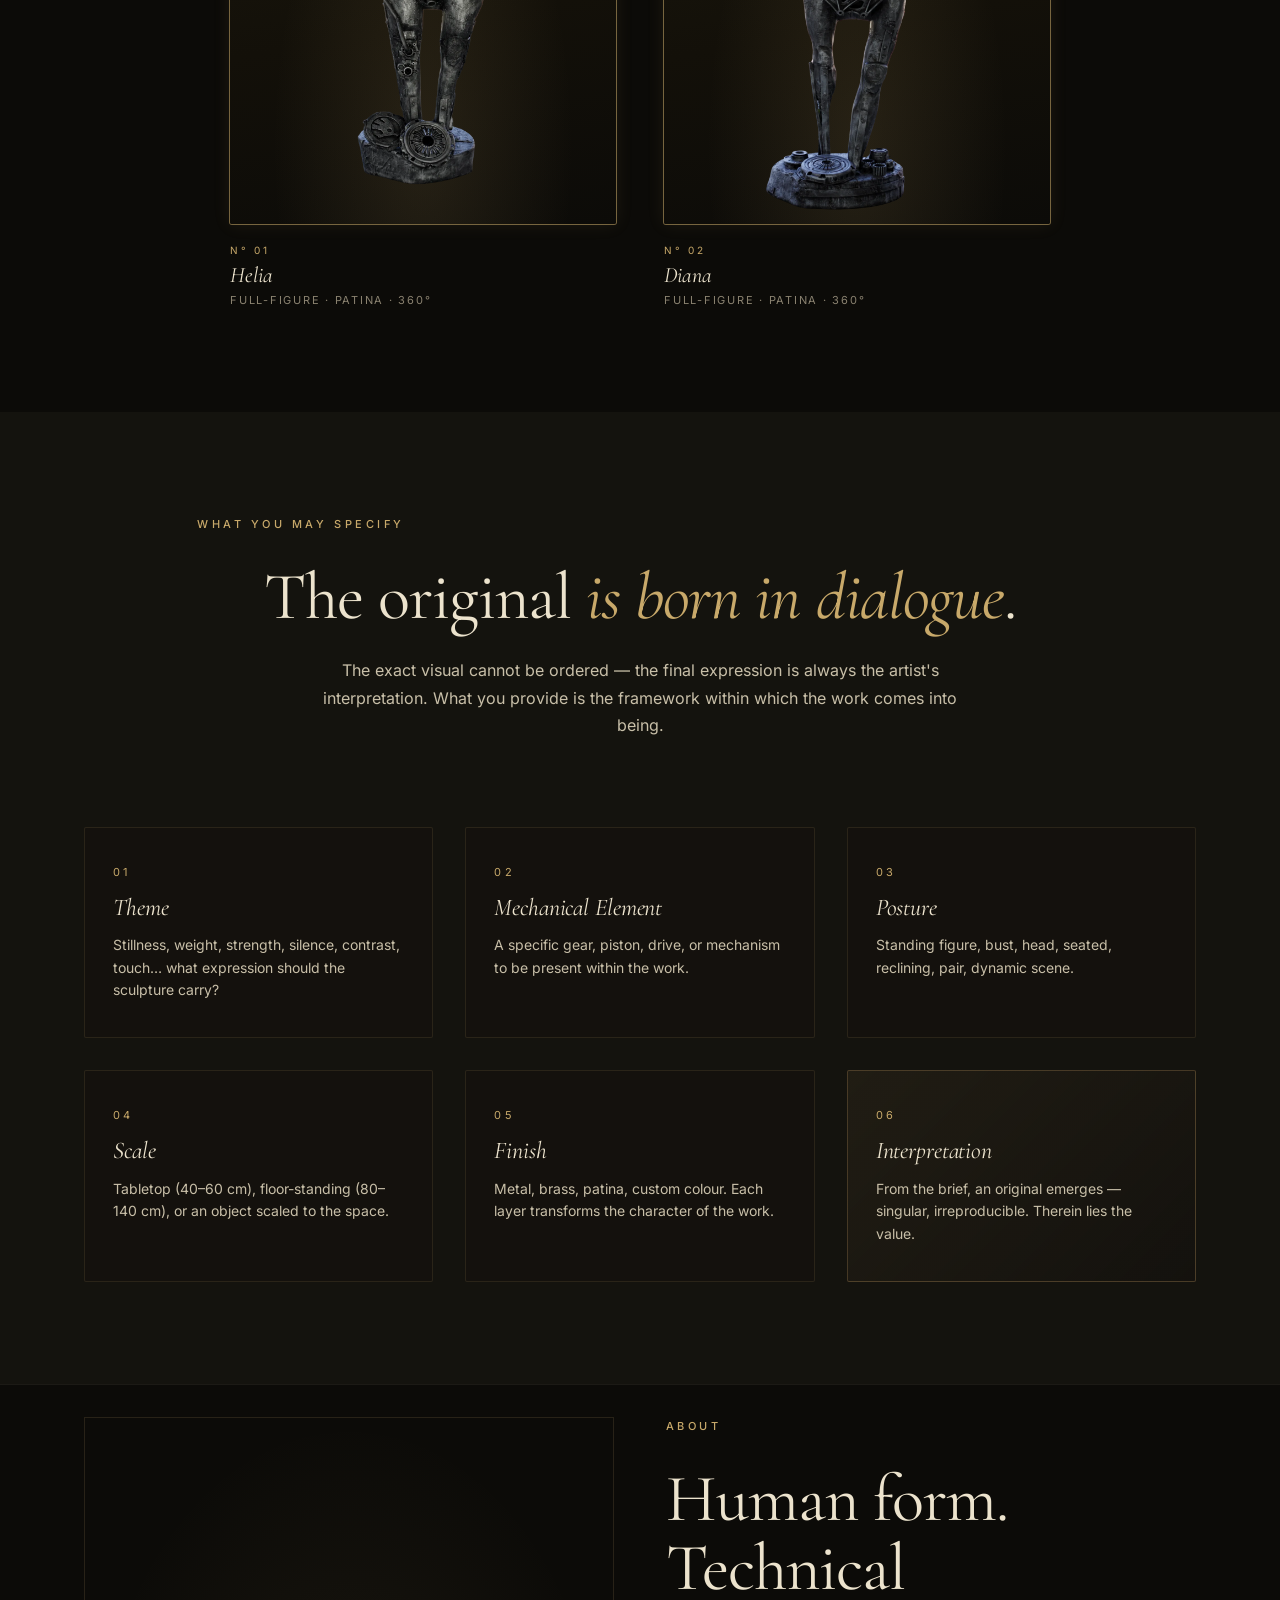
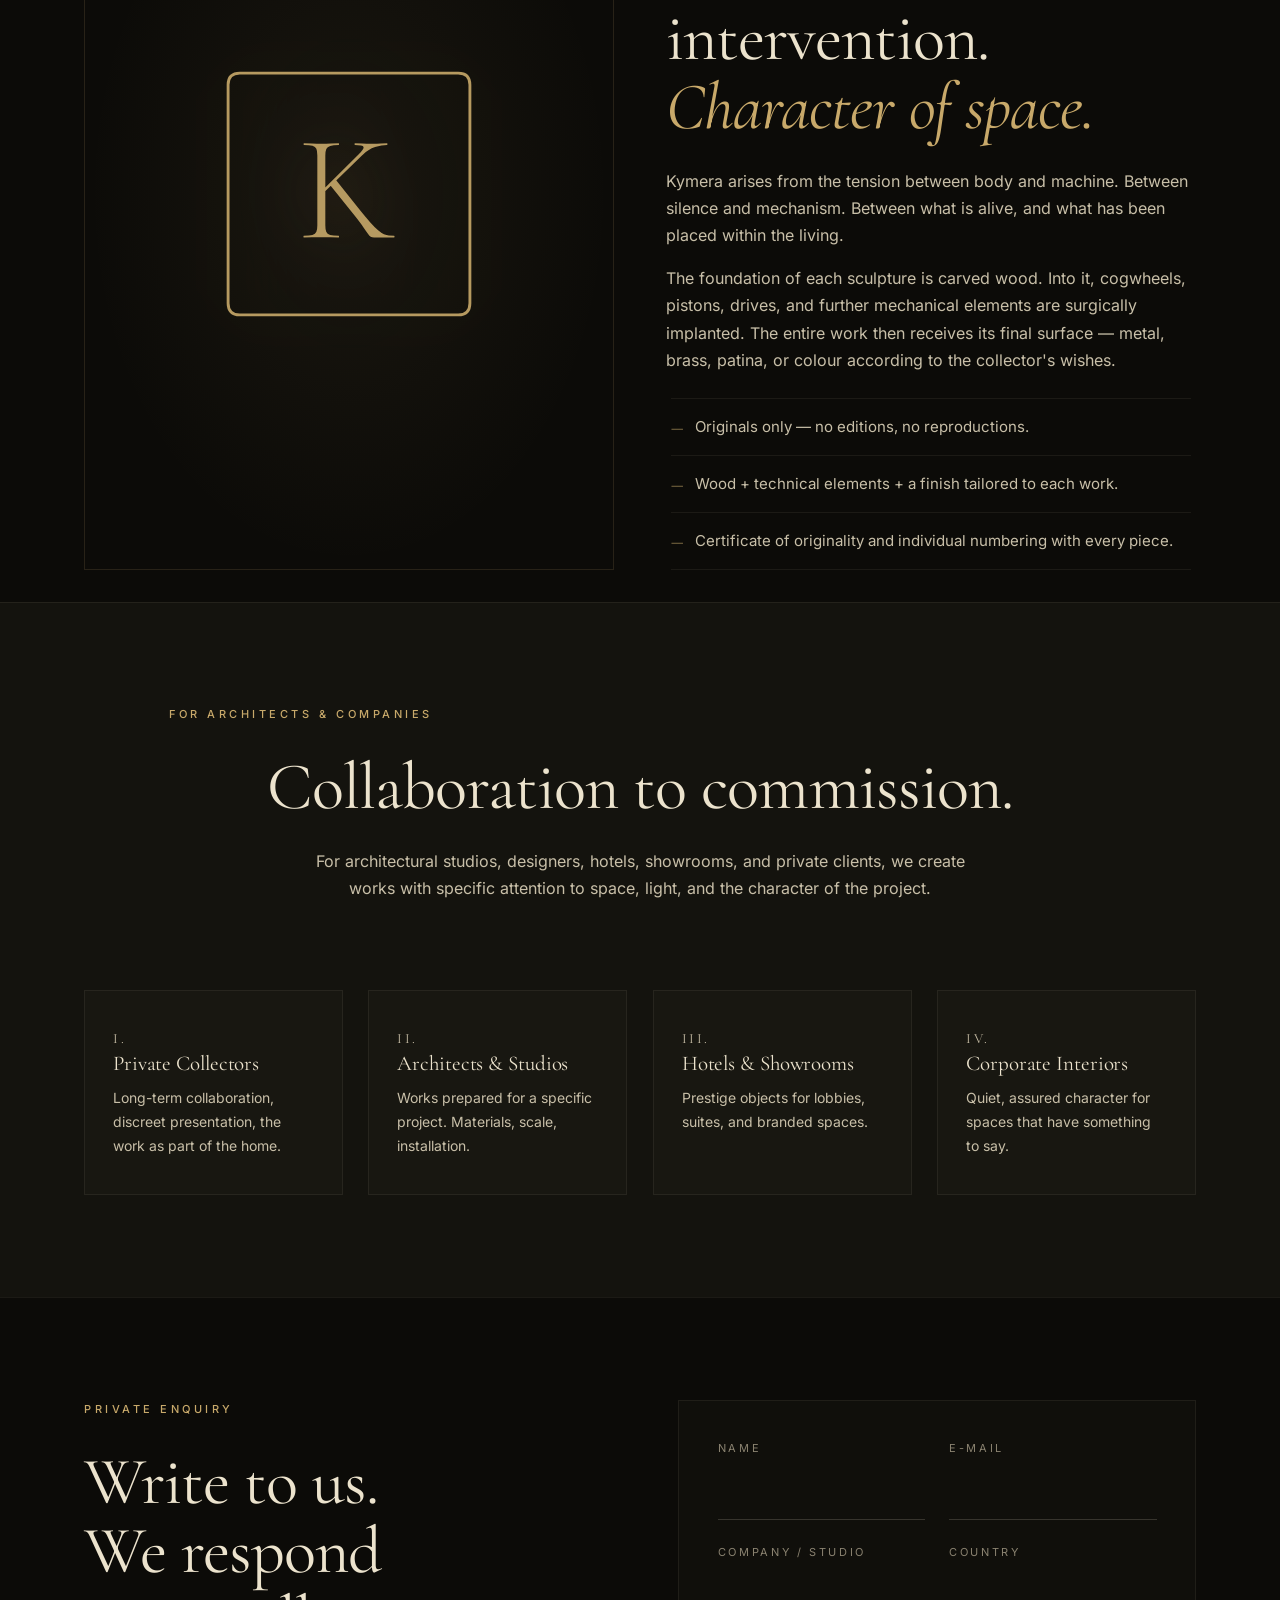
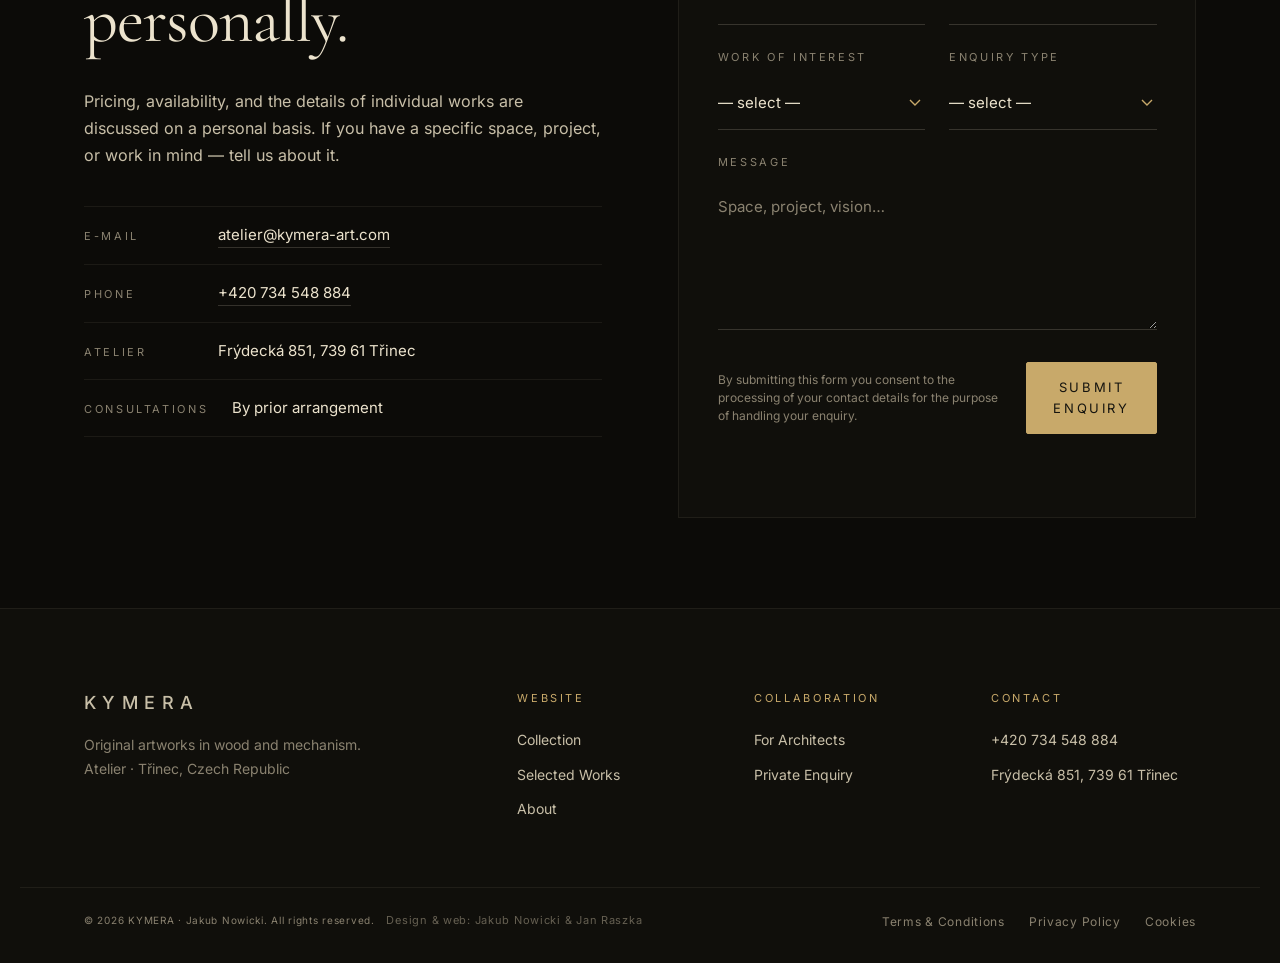
==== commit ef0a681f: "fix: oprava Web3Forms access_key (překlep v UUID)" ====
--- a/en/index.html
+++ b/en/index.html
@@ -842,7 +842,7 @@
 
         <form class="contact-form" id="contactForm" action="https://api.web3forms.com/submit" method="POST" novalidate>
           <!-- Web3Forms -->
-          <input type="hidden" name="access_key" value="dd0fe477-9589-4d8a-845e-96ecb6ea131c" />
+          <input type="hidden" name="access_key" value="dd0fe477-9589-4d8a-845e-9fecbfea131c" />
           <input type="hidden" name="subject" value="New enquiry — KYMERA" />
           <input type="hidden" name="from_name" value="KYMERA web" />
           <input type="checkbox" name="botcheck" class="hp-field" tabindex="-1" autocomplete="off" aria-label="Leave unchecked" aria-hidden="true" />
